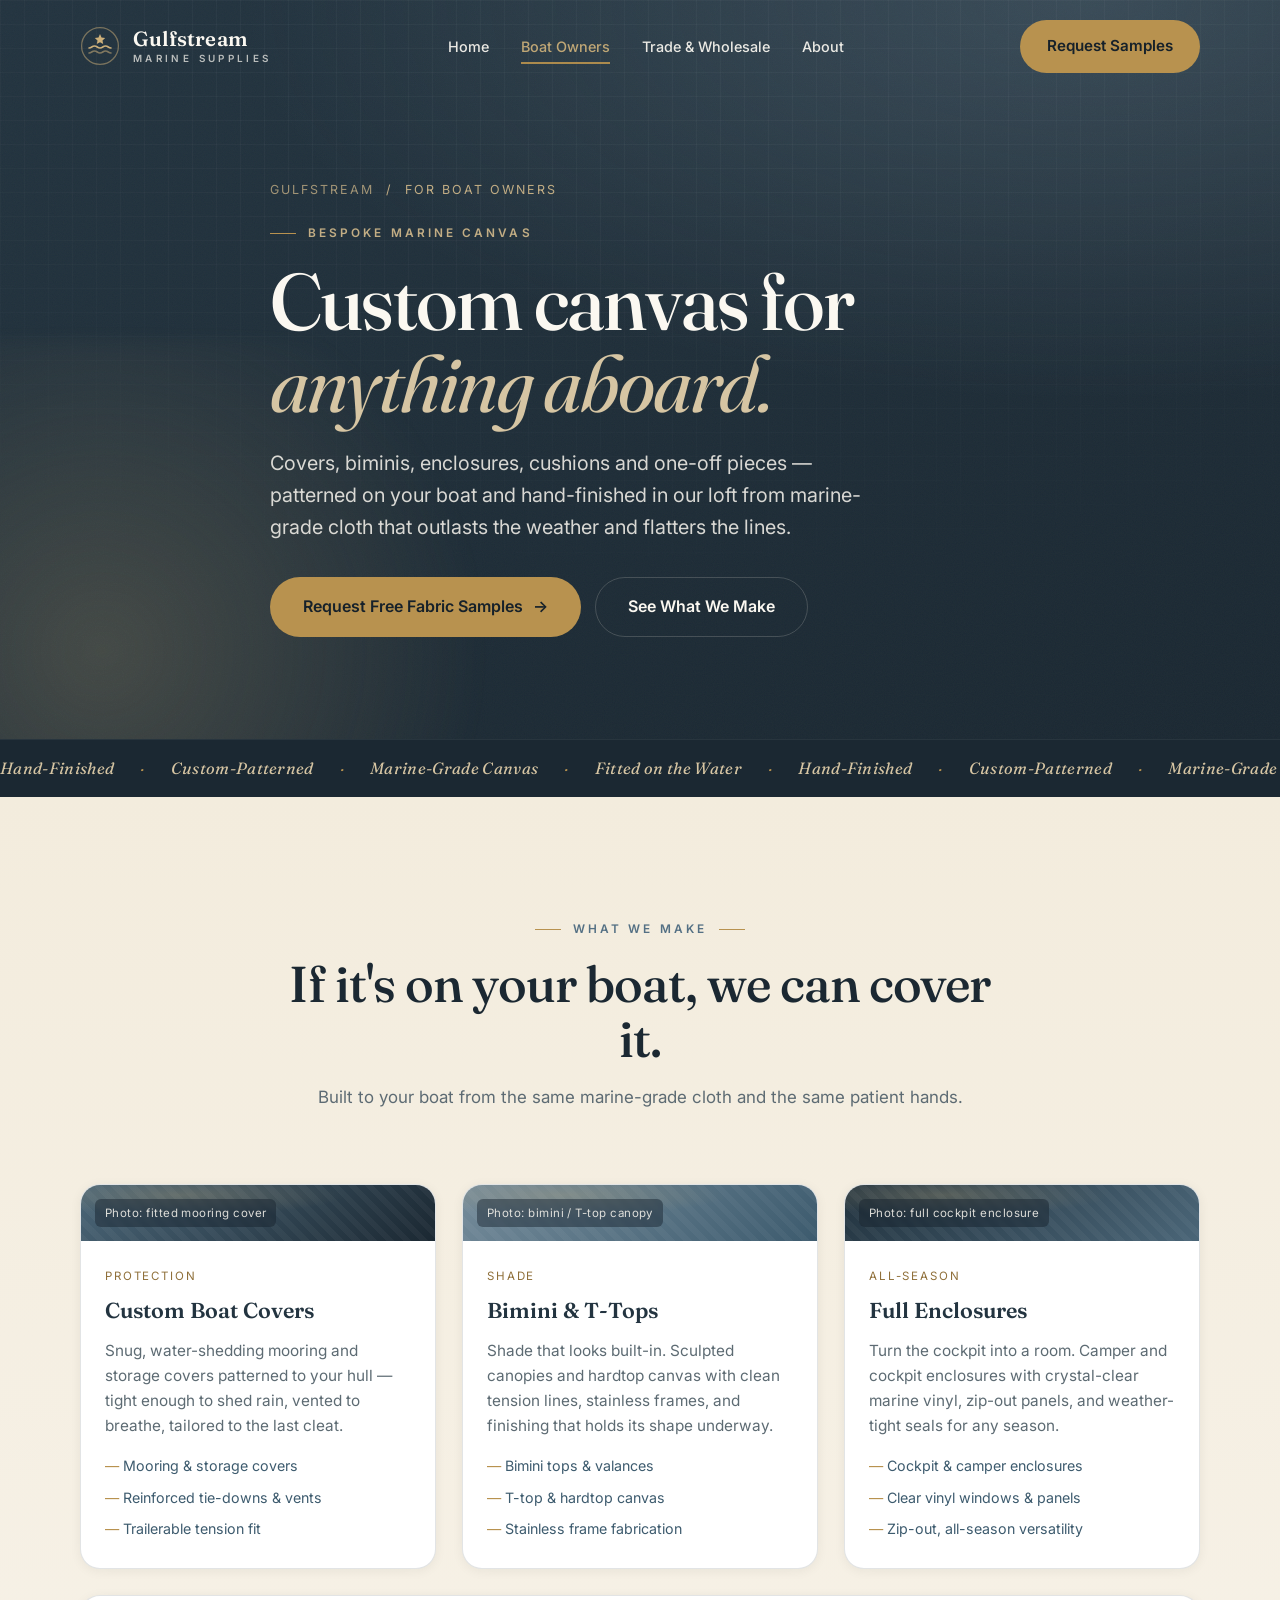
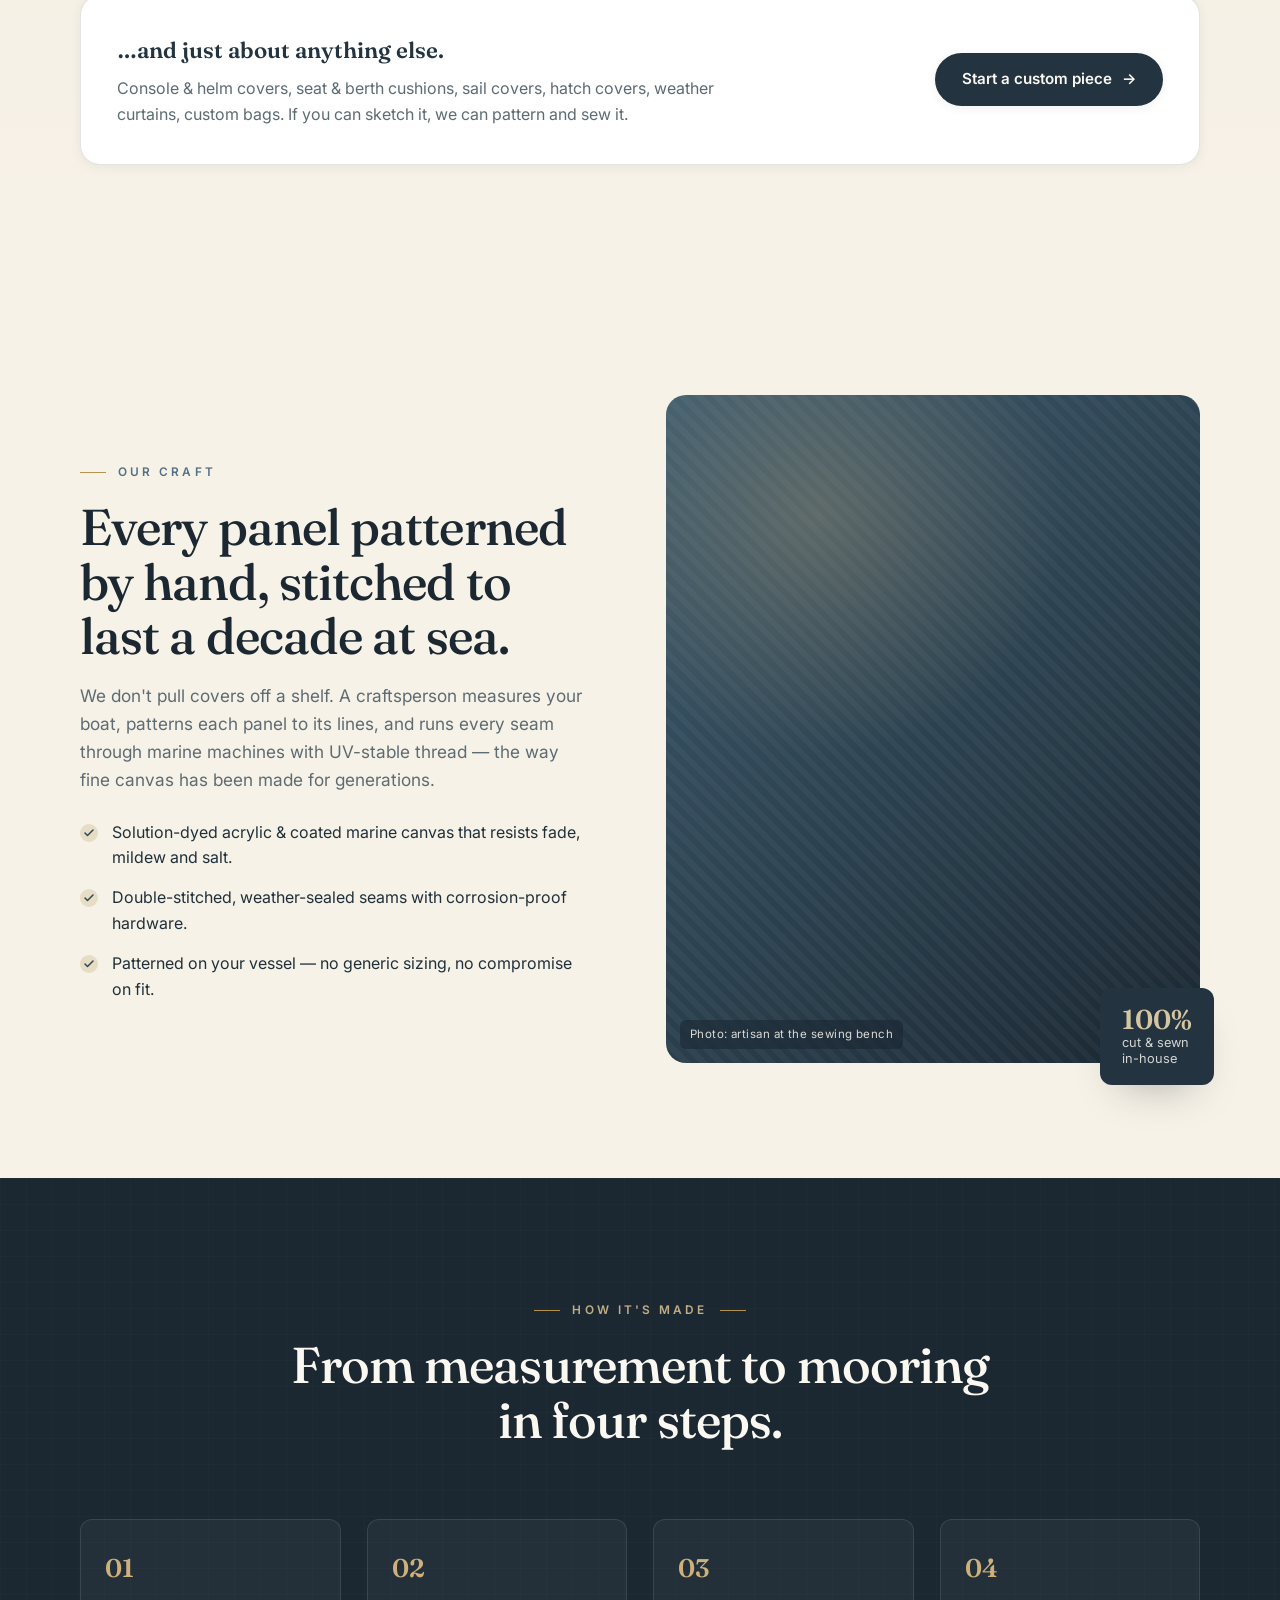
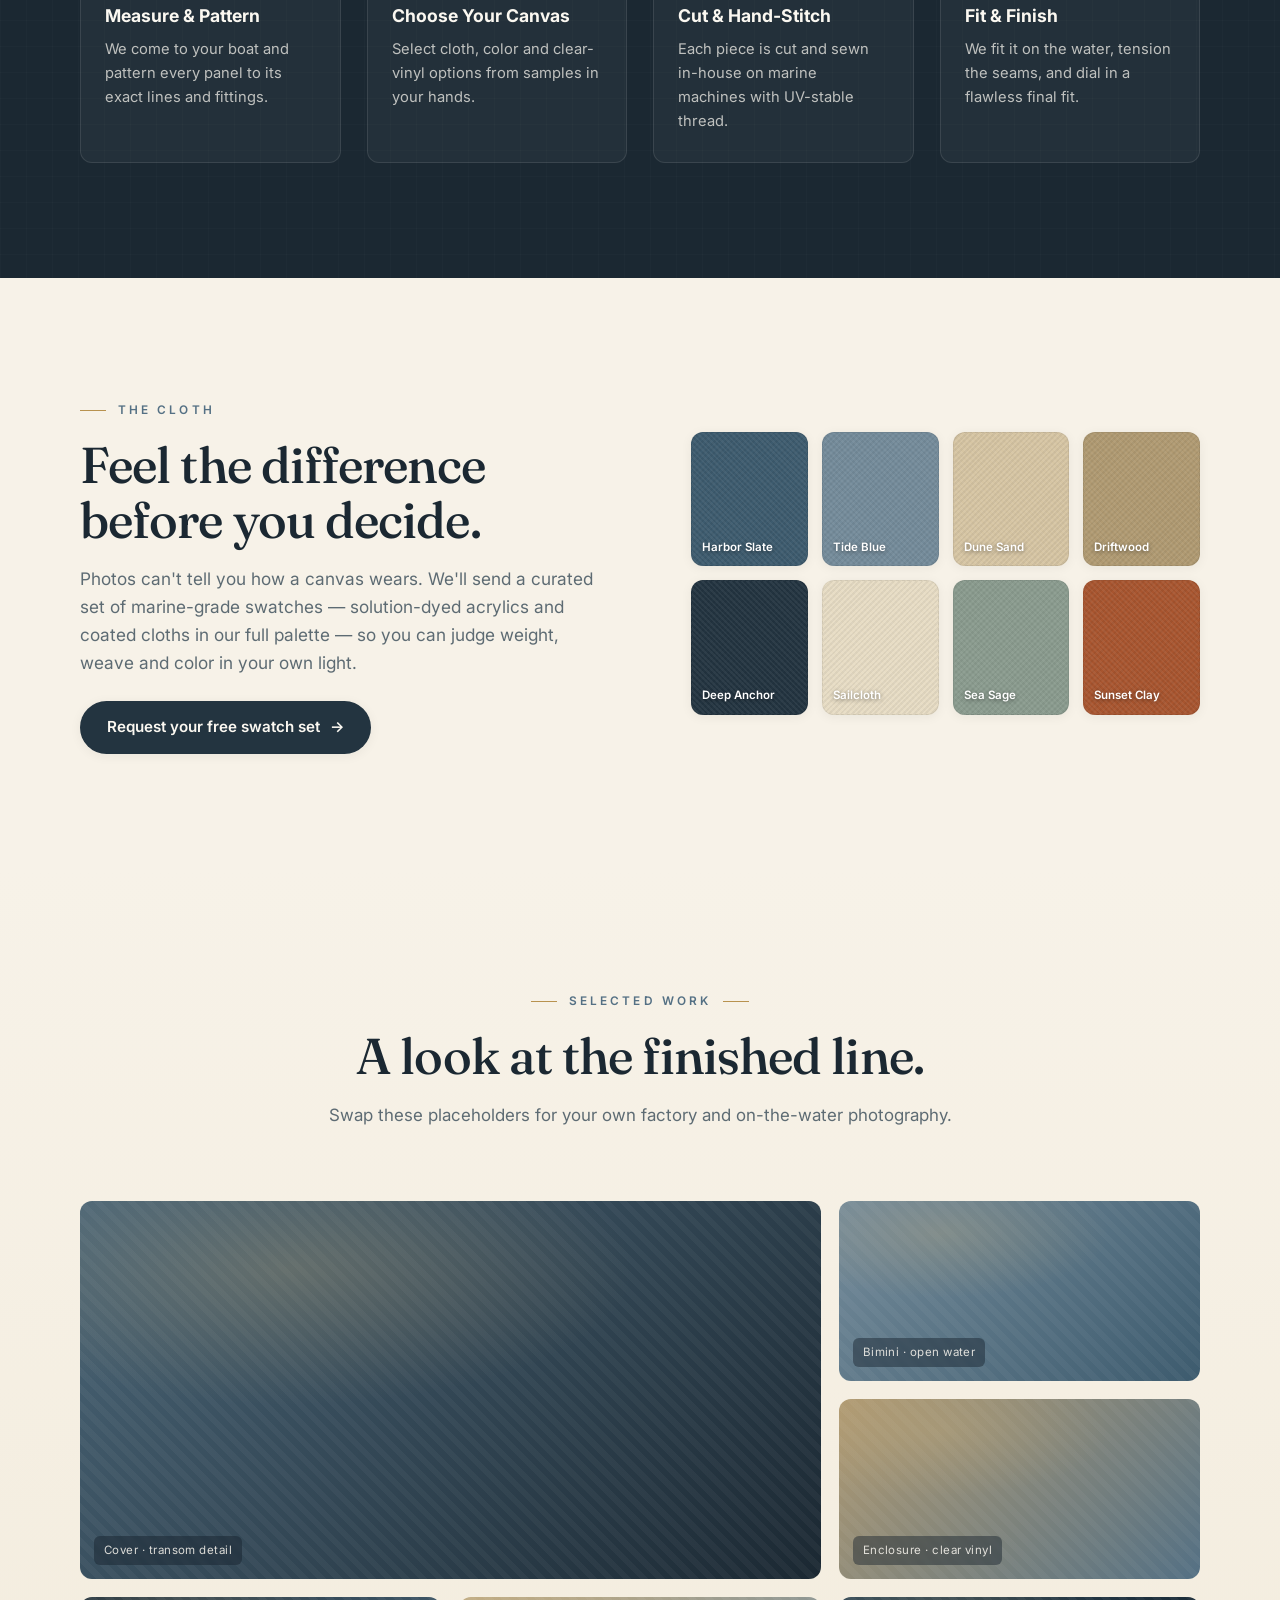
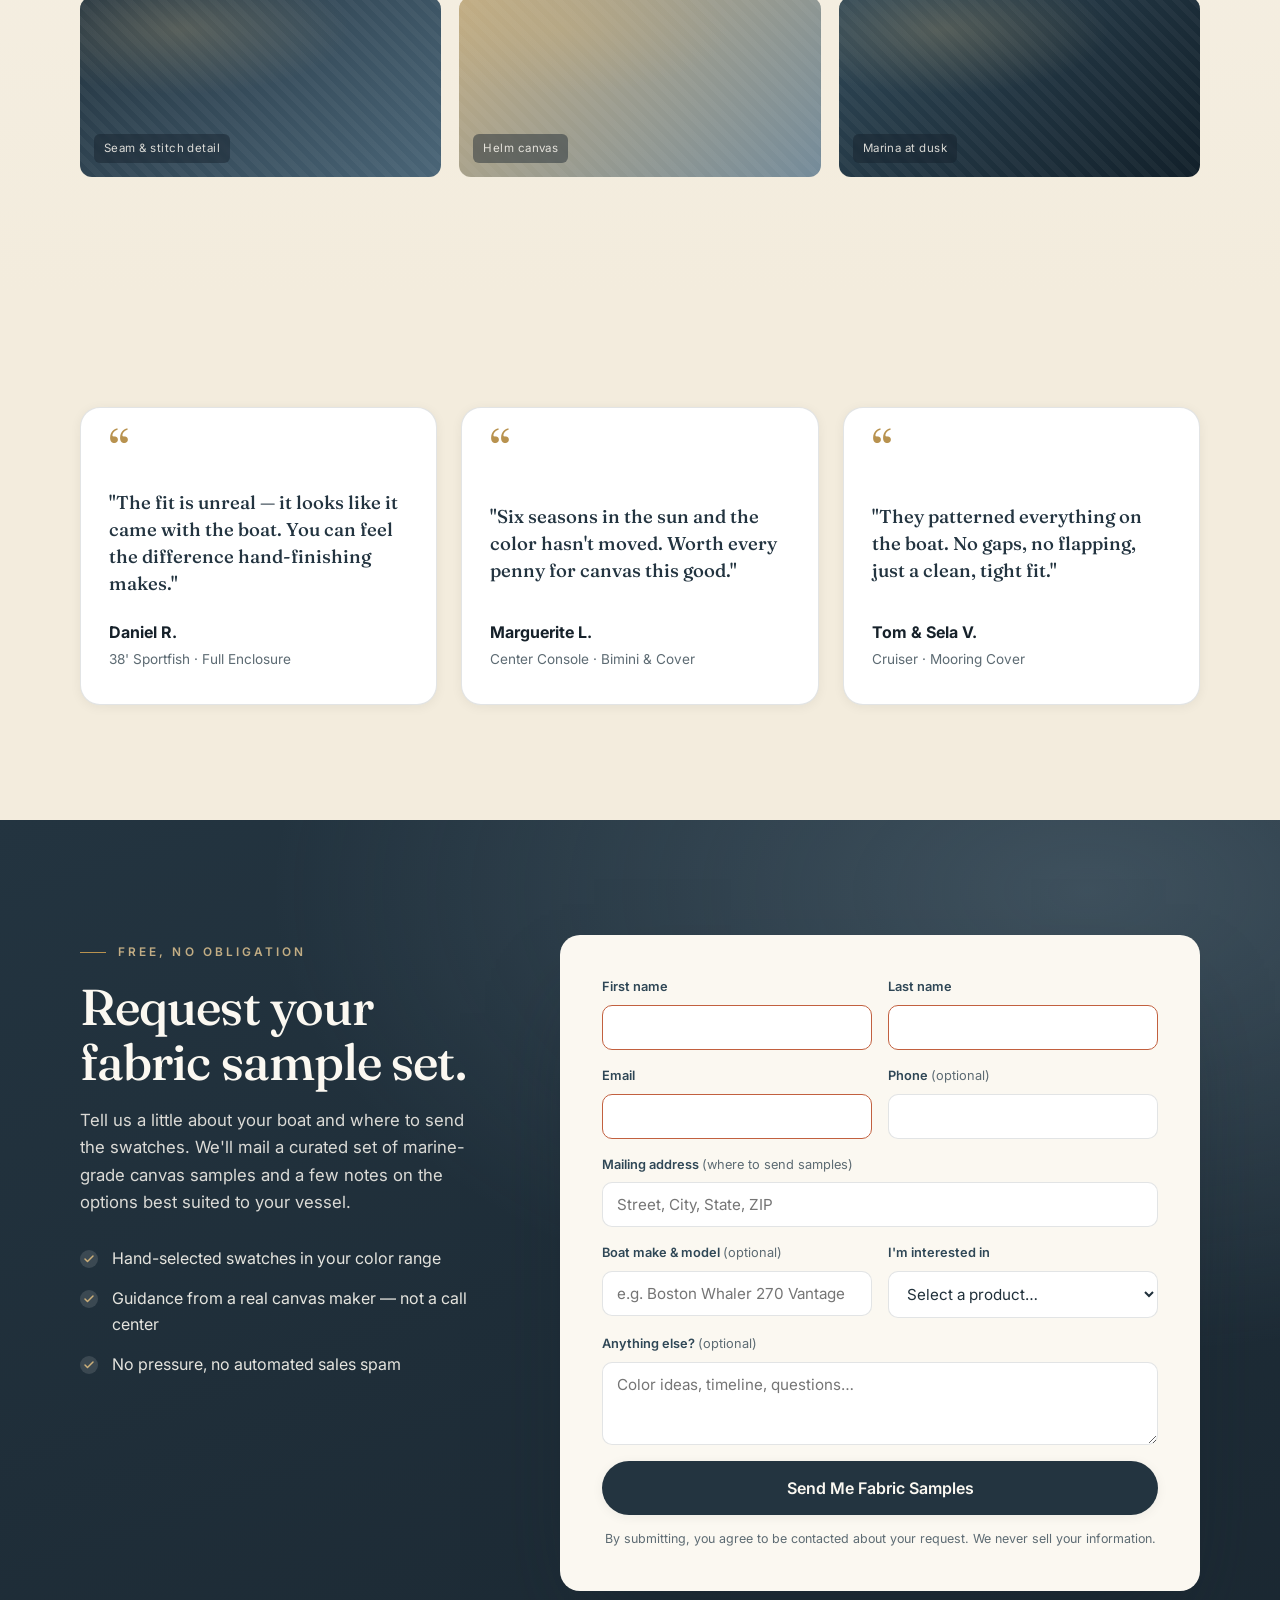
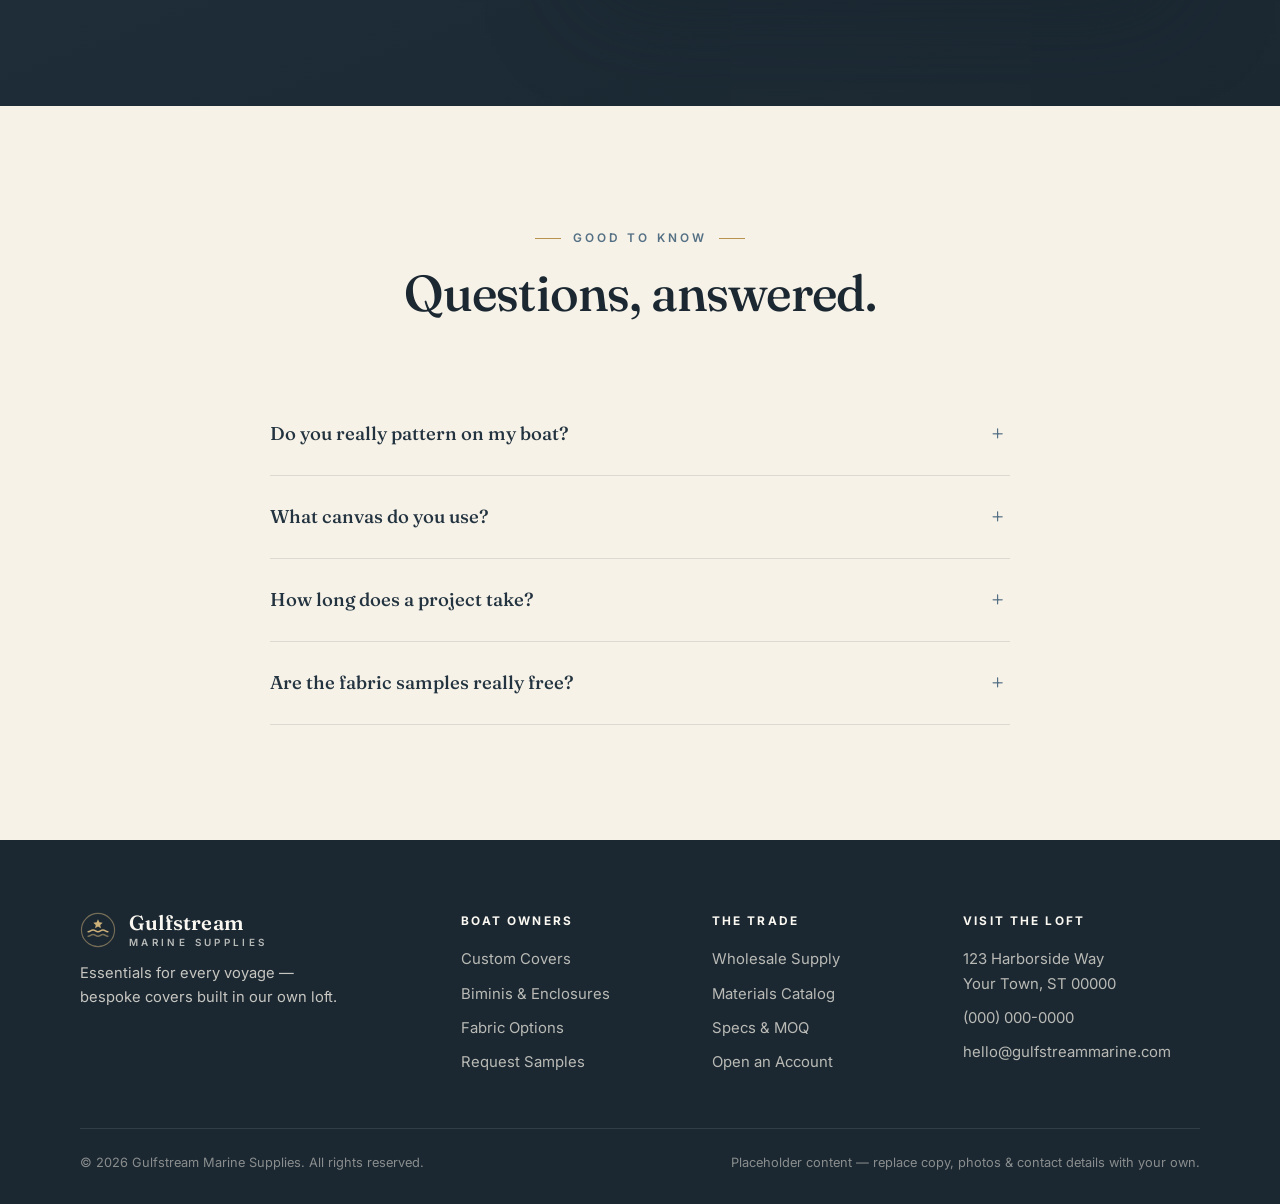
==== custom.html @ fe0d07c9 "Rebrand to Gulfstream Marine Supplies; split into 3-page B2B/B2C site - Rebrand: "Gulfstream Marine " ====
<!DOCTYPE html>
<html lang="en">
<head>
  <meta charset="UTF-8" />
  <meta name="viewport" content="width=device-width, initial-scale=1.0" />
  <title>Custom Boat Covers &amp; Canvas — Gulfstream Marine Supplies</title>
  <meta name="description" content="Bespoke marine canvas for boat owners — custom covers, biminis & T-tops, full enclosures and cushions, patterned to your hull and hand-finished. Request free fabric samples." />
  <meta name="theme-color" content="#1b2832" />
  <meta property="og:title" content="Custom Boat Covers & Canvas — Gulfstream Marine Supplies" />
  <meta property="og:description" content="Bespoke marine canvas for boat owners, patterned to your hull and hand-finished. Request free fabric samples." />
  <meta property="og:type" content="website" />
  <link rel="icon" href="data:image/svg+xml,%3Csvg xmlns='http://www.w3.org/2000/svg' viewBox='0 0 40 40'%3E%3Crect width='40' height='40' rx='9' fill='%231b2832'/%3E%3Cg fill='none' stroke='%23cdb07a' stroke-width='1.6' stroke-linecap='round'%3E%3Cpath d='M10 21c2.5 0 2.5-2 5-2s2.5 2 5 2 2.5-2 5-2 2.5 2 5 2'/%3E%3Cpath d='M10 26c2.5 0 2.5-2 5-2s2.5 2 5 2 2.5-2 5-2 2.5 2 5 2' opacity='.55'/%3E%3Cpath d='M20 9l1.4 3.2L24.8 13l-2.4 2.2.6 3.4-3-1.7-3 1.7.6-3.4L15.2 13l3.4-.8z'/%3E%3C/g%3E%3C/svg%3E" />
  <link rel="preconnect" href="https://fonts.googleapis.com" />
  <link rel="preconnect" href="https://fonts.gstatic.com" crossorigin />
  <link href="https://fonts.googleapis.com/css2?family=Fraunces:ital,opsz,wght@0,9..144,400;0,9..144,500;0,9..144,600;1,9..144,400&family=Inter:wght@400;500;600;700&display=swap" rel="stylesheet" />
  <link rel="stylesheet" href="styles.css" />
</head>
<body>

  <!-- ============ NAV ============ -->
  <header class="nav" id="nav">
    <div class="container nav__inner">
      <a href="index.html" class="brand" aria-label="Gulfstream Marine Supplies — home">
        <span class="brand__mark" aria-hidden="true">
          <svg viewBox="0 0 40 40" width="40" height="40" fill="none">
            <circle cx="20" cy="20" r="18.4" stroke="currentColor" stroke-width="1.3" opacity=".5"/>
            <g stroke="currentColor" stroke-width="1.6" stroke-linecap="round">
              <path d="M9 22c2.7 0 2.7-2 5.5-2s2.75 2 5.5 2 2.75-2 5.5-2 2.75 2 5.5 2"/>
              <path d="M9 27c2.7 0 2.7-2 5.5-2s2.75 2 5.5 2 2.75-2 5.5-2 2.75 2 5.5 2" opacity=".55"/>
            </g>
            <path d="M20 8l1.5 3.4 3.7.5-2.7 2.5.7 3.6-3.2-1.8-3.2 1.8.7-3.6-2.7-2.5 3.7-.5z" fill="currentColor"/>
          </svg>
        </span>
        <span class="brand__word"><span class="brand__name">Gulfstream</span><span class="brand__sub">Marine Supplies</span></span>
      </a>
      <nav class="nav__links" aria-label="Primary">
        <a href="index.html">Home</a>
        <a href="custom.html" class="is-active">Boat Owners</a>
        <a href="trade.html">Trade &amp; Wholesale</a>
        <a href="index.html#about">About</a>
      </nav>
      <a href="#samples" class="btn btn--brass nav__cta">Request Samples</a>
      <button class="nav__toggle" aria-label="Toggle menu" aria-expanded="false"><span></span><span></span><span></span></button>
    </div>
  </header>

  <!-- ============ PAGE HERO ============ -->
  <section class="page-hero" id="top">
    <div class="hero__grid-tex" aria-hidden="true"></div>
    <div class="hero__glow" aria-hidden="true"></div>
    <div class="container page-hero__inner">
      <p class="page-hero__crumb"><a href="index.html">Gulfstream</a> &nbsp;/&nbsp; For Boat Owners</p>
      <p class="eyebrow eyebrow--light">Bespoke marine canvas</p>
      <h1 class="h1">Custom canvas for<br /><span class="display-italic" style="color:var(--sand-300)">anything aboard.</span></h1>
      <p class="page-hero__lead">
        Covers, biminis, enclosures, cushions and one-off pieces — patterned on your
        boat and hand-finished in our loft from marine-grade cloth that outlasts the
        weather and flatters the lines.
      </p>
      <div class="page-hero__actions">
        <a href="#samples" class="btn btn--brass btn--lg">Request Free Fabric Samples <span class="btn__arrow">→</span></a>
        <a href="#products" class="btn btn--ghost btn--lg">See What We Make</a>
      </div>
    </div>
  </section>

  <!-- ============ MARQUEE ============ -->
  <div class="marquee" aria-hidden="true">
    <div class="marquee__track">
      <span>Hand-Finished</span><span aria-hidden="true">·</span>
      <span>Custom-Patterned</span><span aria-hidden="true">·</span>
      <span>Marine-Grade Canvas</span><span aria-hidden="true">·</span>
      <span>Fitted on the Water</span><span aria-hidden="true">·</span>
      <span>Hand-Finished</span><span aria-hidden="true">·</span>
      <span>Custom-Patterned</span><span aria-hidden="true">·</span>
      <span>Marine-Grade Canvas</span><span aria-hidden="true">·</span>
      <span>Fitted on the Water</span><span aria-hidden="true">·</span>
    </div>
  </div>

  <!-- ============ PRODUCTS ============ -->
  <section class="section" id="products" style="background:linear-gradient(180deg,var(--sand-100),var(--bg))">
    <div class="container">
      <div class="section-head reveal">
        <p class="eyebrow eyebrow--center">What we make</p>
        <h2 class="h2">If it's on your boat, we can cover it.</h2>
        <p class="section-head__sub">Built to your boat from the same marine-grade cloth and the same patient hands.</p>
      </div>
      <div class="cards">
        <article class="card reveal">
          <div class="card__media ph ph--a"><span class="ph__label">Photo: fitted mooring cover</span></div>
          <div class="card__body">
            <span class="card__kicker">Protection</span>
            <h3 class="card__title">Custom Boat Covers</h3>
            <p>Snug, water-shedding mooring and storage covers patterned to your hull — tight enough to shed rain, vented to breathe, tailored to the last cleat.</p>
            <ul class="card__list"><li>Mooring &amp; storage covers</li><li>Reinforced tie-downs &amp; vents</li><li>Trailerable tension fit</li></ul>
          </div>
        </article>
        <article class="card reveal" data-d="1">
          <div class="card__media ph ph--b"><span class="ph__label">Photo: bimini / T-top canopy</span></div>
          <div class="card__body">
            <span class="card__kicker">Shade</span>
            <h3 class="card__title">Bimini &amp; T-Tops</h3>
            <p>Shade that looks built-in. Sculpted canopies and hardtop canvas with clean tension lines, stainless frames, and finishing that holds its shape underway.</p>
            <ul class="card__list"><li>Bimini tops &amp; valances</li><li>T-top &amp; hardtop canvas</li><li>Stainless frame fabrication</li></ul>
          </div>
        </article>
        <article class="card reveal" data-d="2">
          <div class="card__media ph ph--d"><span class="ph__label">Photo: full cockpit enclosure</span></div>
          <div class="card__body">
            <span class="card__kicker">All-season</span>
            <h3 class="card__title">Full Enclosures</h3>
            <p>Turn the cockpit into a room. Camper and cockpit enclosures with crystal-clear marine vinyl, zip-out panels, and weather-tight seals for any season.</p>
            <ul class="card__list"><li>Cockpit &amp; camper enclosures</li><li>Clear vinyl windows &amp; panels</li><li>Zip-out, all-season versatility</li></ul>
          </div>
        </article>
      </div>

      <!-- "anything else" strip -->
      <div class="reveal" style="margin-top:26px;background:#fff;border:1px solid var(--line);border-radius:var(--radius-lg);padding:clamp(24px,3vw,36px);display:flex;flex-wrap:wrap;align-items:center;justify-content:space-between;gap:20px;box-shadow:var(--shadow-sm)">
        <div style="max-width:640px">
          <h3 class="h3" style="margin-bottom:8px">…and just about anything else.</h3>
          <p style="color:var(--muted)">Console &amp; helm covers, seat &amp; berth cushions, sail covers, hatch covers, weather curtains, custom bags. If you can sketch it, we can pattern and sew it.</p>
        </div>
        <a href="#samples" class="btn btn--solid">Start a custom piece <span class="btn__arrow">→</span></a>
      </div>
    </div>
  </section>

  <!-- ============ CRAFT ============ -->
  <section class="section" style="background:var(--bg)">
    <div class="container">
      <div class="feature__grid rev">
        <div class="reveal">
          <p class="eyebrow">Our craft</p>
          <h2 class="h2">Every panel patterned by hand, stitched to last a decade at sea.</h2>
          <p class="lead-muted">
            We don't pull covers off a shelf. A craftsperson measures your boat,
            patterns each panel to its lines, and runs every seam through marine
            machines with UV-stable thread — the way fine canvas has been made for
            generations.
          </p>
          <ul class="ticklist">
            <li>Solution-dyed acrylic &amp; coated marine canvas that resists fade, mildew and salt.</li>
            <li>Double-stitched, weather-sealed seams with corrosion-proof hardware.</li>
            <li>Patterned on your vessel — no generic sizing, no compromise on fit.</li>
          </ul>
        </div>
        <div class="feature__media reveal" data-d="1">
          <div class="ph ph--portrait"><span class="ph__label">Photo: artisan at the sewing bench</span></div>
          <div class="feature__badge"><b>100%</b><span>cut &amp; sewn<br />in-house</span></div>
        </div>
      </div>
    </div>
  </section>

  <!-- ============ PROCESS ============ -->
  <section class="section band-dark">
    <div class="container">
      <div class="section-head section-head--light reveal">
        <p class="eyebrow eyebrow--light eyebrow--center">How it's made</p>
        <h2 class="h2 h2--light">From measurement to mooring in four steps.</h2>
      </div>
      <ol class="steps">
        <li class="step reveal"><span class="step__num">01</span><h3>Measure &amp; Pattern</h3><p>We come to your boat and pattern every panel to its exact lines and fittings.</p></li>
        <li class="step reveal" data-d="1"><span class="step__num">02</span><h3>Choose Your Canvas</h3><p>Select cloth, color and clear-vinyl options from samples in your hands.</p></li>
        <li class="step reveal" data-d="2"><span class="step__num">03</span><h3>Cut &amp; Hand-Stitch</h3><p>Each piece is cut and sewn in-house on marine machines with UV-stable thread.</p></li>
        <li class="step reveal" data-d="3"><span class="step__num">04</span><h3>Fit &amp; Finish</h3><p>We fit it on the water, tension the seams, and dial in a flawless final fit.</p></li>
      </ol>
    </div>
  </section>

  <!-- ============ FABRICS ============ -->
  <section class="section" id="fabrics" style="background:var(--bg)">
    <div class="container">
      <div class="feature__grid">
        <div class="reveal">
          <p class="eyebrow">The cloth</p>
          <h2 class="h2">Feel the difference before you decide.</h2>
          <p class="lead-muted">
            Photos can't tell you how a canvas wears. We'll send a curated set of
            marine-grade swatches — solution-dyed acrylics and coated cloths in our
            full palette — so you can judge weight, weave and color in your own light.
          </p>
          <a href="#samples" class="btn btn--solid" style="margin-top:24px">Request your free swatch set <span class="btn__arrow">→</span></a>
        </div>
        <div class="swatches reveal" data-d="1" aria-hidden="true">
          <div class="swatch" style="--s:#3d5b6e"><span>Harbor Slate</span></div>
          <div class="swatch" style="--s:#748b9a"><span>Tide Blue</span></div>
          <div class="swatch" style="--s:#d6c5a3"><span>Dune Sand</span></div>
          <div class="swatch" style="--s:#b09a72"><span>Driftwood</span></div>
          <div class="swatch" style="--s:#233440"><span>Deep Anchor</span></div>
          <div class="swatch" style="--s:#e7dcc4"><span>Sailcloth</span></div>
          <div class="swatch" style="--s:#8a9b8e"><span>Sea Sage</span></div>
          <div class="swatch" style="--s:#a8552f"><span>Sunset Clay</span></div>
        </div>
      </div>
    </div>
  </section>

  <!-- ============ GALLERY ============ -->
  <section class="section" style="background:linear-gradient(180deg,var(--bg),var(--sand-100))">
    <div class="container">
      <div class="section-head reveal">
        <p class="eyebrow eyebrow--center">Selected work</p>
        <h2 class="h2">A look at the finished line.</h2>
        <p class="section-head__sub">Swap these placeholders for your own factory and on-the-water photography.</p>
      </div>
      <div class="gallery__grid">
        <div class="ph ph--a g-a reveal"><span class="ph__label">Cover · transom detail</span></div>
        <div class="ph ph--b g-b reveal"><span class="ph__label">Bimini · open water</span></div>
        <div class="ph ph--c g-c reveal"><span class="ph__label">Enclosure · clear vinyl</span></div>
        <div class="ph ph--d g-d reveal"><span class="ph__label">Seam &amp; stitch detail</span></div>
        <div class="ph ph--e g-e reveal"><span class="ph__label">Helm canvas</span></div>
        <div class="ph ph--f g-f reveal"><span class="ph__label">Marina at dusk</span></div>
      </div>
    </div>
  </section>

  <!-- ============ TESTIMONIALS ============ -->
  <section class="section" style="background:var(--sand-100)">
    <div class="container">
      <div class="quotes__grid">
        <figure class="quote reveal"><blockquote>"The fit is unreal — it looks like it came with the boat. You can feel the difference hand-finishing makes."</blockquote><figcaption><strong>Daniel R.</strong><span>38' Sportfish · Full Enclosure</span></figcaption></figure>
        <figure class="quote reveal" data-d="1"><blockquote>"Six seasons in the sun and the color hasn't moved. Worth every penny for canvas this good."</blockquote><figcaption><strong>Marguerite L.</strong><span>Center Console · Bimini &amp; Cover</span></figcaption></figure>
        <figure class="quote reveal" data-d="2"><blockquote>"They patterned everything on the boat. No gaps, no flapping, just a clean, tight fit."</blockquote><figcaption><strong>Tom &amp; Sela V.</strong><span>Cruiser · Mooring Cover</span></figcaption></figure>
      </div>
    </div>
  </section>

  <!-- ============ LEAD FORM ============ -->
  <section class="formband section" id="samples">
    <div class="container formband__grid">
      <div class="reveal">
        <p class="eyebrow eyebrow--light">Free, no obligation</p>
        <h2 class="h2 h2--light">Request your fabric sample set.</h2>
        <p class="formband__lead">
          Tell us a little about your boat and where to send the swatches. We'll mail
          a curated set of marine-grade canvas samples and a few notes on the options
          best suited to your vessel.
        </p>
        <ul class="ticklist ticklist--light">
          <li>Hand-selected swatches in your color range</li>
          <li>Guidance from a real canvas maker — not a call center</li>
          <li>No pressure, no automated sales spam</li>
        </ul>
      </div>

      <form class="form reveal" data-d="1" id="sampleForm" novalidate>
        <div class="form__row">
          <label class="field"><span>First name</span><input type="text" name="firstName" autocomplete="given-name" required /></label>
          <label class="field"><span>Last name</span><input type="text" name="lastName" autocomplete="family-name" required /></label>
        </div>
        <div class="form__row">
          <label class="field"><span>Email</span><input type="email" name="email" autocomplete="email" required /></label>
          <label class="field"><span>Phone <em>(optional)</em></span><input type="tel" name="phone" autocomplete="tel" /></label>
        </div>
        <label class="field"><span>Mailing address <em>(where to send samples)</em></span><input type="text" name="address" autocomplete="street-address" placeholder="Street, City, State, ZIP" required /></label>
        <div class="form__row">
          <label class="field"><span>Boat make &amp; model <em>(optional)</em></span><input type="text" name="boat" placeholder="e.g. Boston Whaler 270 Vantage" /></label>
          <label class="field"><span>I'm interested in</span>
            <select name="product" required>
              <option value="" disabled selected>Select a product…</option>
              <option>Custom boat cover</option>
              <option>Bimini / T-top</option>
              <option>Full enclosure</option>
              <option>Cushions / upholstery</option>
              <option>Something else</option>
              <option>More than one / not sure</option>
            </select>
          </label>
        </div>
        <label class="field"><span>Anything else? <em>(optional)</em></span><textarea name="notes" rows="3" placeholder="Color ideas, timeline, questions…"></textarea></label>
        <button type="submit" class="btn btn--solid btn--lg btn--block">Send Me Fabric Samples</button>
        <p class="form__fineprint">By submitting, you agree to be contacted about your request. We never sell your information.</p>
        <div class="form__success" id="formSuccess" hidden>
          <strong>Thank you — your request is in.</strong>
          <p>We'll review your boat details and get your sample set in the mail. Keep an eye on your inbox for a confirmation.</p>
        </div>
      </form>
    </div>
  </section>

  <!-- ============ FAQ ============ -->
  <section class="section" style="background:var(--bg)">
    <div class="container faq__inner">
      <div class="section-head reveal"><p class="eyebrow eyebrow--center">Good to know</p><h2 class="h2">Questions, answered.</h2></div>
      <div class="accordion reveal">
        <details><summary>Do you really pattern on my boat?</summary><p>Yes. For the best fit we pattern panels directly on your vessel. For some standard covers we can also work from detailed measurements you provide.</p></details>
        <details><summary>What canvas do you use?</summary><p>Marine-grade, solution-dyed acrylics and coated cloths chosen for UV, mildew and salt resistance — sewn with UV-stable thread and corrosion-proof hardware.</p></details>
        <details><summary>How long does a project take?</summary><p>It depends on the piece and season, but most custom covers and biminis run a few weeks from approved pattern to final fit. We'll give you a clear timeline up front.</p></details>
        <details><summary>Are the fabric samples really free?</summary><p>Completely. Request a set above and we'll mail curated swatches with no cost and no obligation.</p></details>
      </div>
    </div>
  </section>

  <!-- ============ FOOTER ============ -->
  <footer class="footer">
    <div class="container">
      <div class="footer__grid">
        <div class="footer__brand">
          <a href="index.html" class="brand">
            <span class="brand__mark" aria-hidden="true">
              <svg viewBox="0 0 40 40" width="36" height="36" fill="none">
                <circle cx="20" cy="20" r="18.4" stroke="currentColor" stroke-width="1.3" opacity=".5"/>
                <g stroke="currentColor" stroke-width="1.6" stroke-linecap="round"><path d="M9 22c2.7 0 2.7-2 5.5-2s2.75 2 5.5 2 2.75-2 5.5-2 2.75 2 5.5 2"/><path d="M9 27c2.7 0 2.7-2 5.5-2s2.75 2 5.5 2 2.75-2 5.5-2 2.75 2 5.5 2" opacity=".55"/></g>
                <path d="M20 8l1.5 3.4 3.7.5-2.7 2.5.7 3.6-3.2-1.8-3.2 1.8.7-3.6-2.7-2.5 3.7-.5z" fill="currentColor"/>
              </svg>
            </span>
            <span class="brand__word"><span class="brand__name">Gulfstream</span><span class="brand__sub">Marine Supplies</span></span>
          </a>
          <p>Essentials for every voyage — bespoke covers built in our own loft.</p>
        </div>
        <div class="footer__col"><h4>Boat Owners</h4><a href="custom.html#products">Custom Covers</a><a href="custom.html#products">Biminis &amp; Enclosures</a><a href="custom.html#fabrics">Fabric Options</a><a href="custom.html#samples">Request Samples</a></div>
        <div class="footer__col"><h4>The Trade</h4><a href="trade.html">Wholesale Supply</a><a href="trade.html#catalog">Materials Catalog</a><a href="trade.html#specs">Specs &amp; MOQ</a><a href="trade.html#trade-account">Open an Account</a></div>
        <div class="footer__col footer__cta"><h4>Visit the loft</h4><p>123 Harborside Way<br />Your Town, ST 00000</p><a href="tel:+10000000000">(000) 000-0000</a><a href="mailto:hello@gulfstreammarine.com">hello@gulfstreammarine.com</a></div>
      </div>
      <div class="footer__base">
        <span>© <span id="year"></span> Gulfstream Marine Supplies. All rights reserved.</span>
        <span>Placeholder content — replace copy, photos &amp; contact details with your own.</span>
      </div>
    </div>
  </footer>

  <script src="script.js"></script>
</body>
</html>
---- styles.css ----
/* =========================================================
   GULFSTREAM MARINE SUPPLIES — brand design system
   "Essentials for Every Voyage"
   Palette: slate blue & sand · brass accent · warm paper
   ========================================================= */

:root {
  /* ----- Ink & slate ----- */
  --ink: #16212a;
  --slate-900: #1b2832;
  --slate-800: #233440;
  --slate-700: #2f4756;
  --slate-600: #3d5b6e;
  --slate-500: #547084;
  --slate-400: #748b9a;
  --slate-300: #9aabb6;

  /* ----- Sand & paper ----- */
  --paper: #f7f2e8;        /* warm off-white base */
  --paper-2: #efe7d6;      /* deeper paper */
  --sand-100: #f3ecdd;
  --sand-200: #e7dcc4;
  --sand-300: #d6c5a3;
  --sand-400: #c2ad84;
  --driftwood: #b09a72;

  /* ----- Accent ----- */
  --brass: #b8924f;
  --brass-soft: #cdb07a;
  --brass-deep: #8f6f39;

  /* ----- Functional ----- */
  --bg: var(--paper);
  --text: #20303a;
  --muted: #5d6b73;
  --muted-light: rgba(247, 242, 232, 0.72);
  --line: rgba(22, 33, 42, 0.12);
  --line-light: rgba(247, 242, 232, 0.18);
  --cream: #fbf8f1;

  --shadow-sm: 0 2px 12px rgba(22, 33, 42, 0.06);
  --shadow-md: 0 20px 44px -22px rgba(22, 33, 42, 0.38);
  --shadow-lg: 0 44px 90px -34px rgba(22, 33, 42, 0.5);

  --radius: 12px;
  --radius-lg: 20px;
  --maxw: 1200px;
  --gutter: clamp(20px, 4vw, 40px);

  --font-display: "Fraunces", Georgia, "Times New Roman", serif;
  --font-sans: "Inter", system-ui, -apple-system, "Segoe UI", Roboto, sans-serif;

  --ease: cubic-bezier(0.22, 0.61, 0.36, 1);
}

* { box-sizing: border-box; margin: 0; padding: 0; }
html { scroll-behavior: smooth; -webkit-text-size-adjust: 100%; }

body {
  font-family: var(--font-sans);
  color: var(--text);
  background: var(--bg);
  line-height: 1.62;
  -webkit-font-smoothing: antialiased;
  overflow-x: hidden;
  position: relative;
}

/* Subtle film grain — premium texture, very low opacity */
body::after {
  content: "";
  position: fixed; inset: 0; z-index: 1; pointer-events: none;
  opacity: 0.035;
  background-image: url("data:image/svg+xml,%3Csvg xmlns='http://www.w3.org/2000/svg' width='120' height='120'%3E%3Cfilter id='n'%3E%3CfeTurbulence type='fractalNoise' baseFrequency='0.9' numOctaves='3'/%3E%3C/filter%3E%3Crect width='100%25' height='100%25' filter='url(%23n)'/%3E%3C/svg%3E");
}

img { max-width: 100%; display: block; }
a { color: inherit; }

.container { width: 100%; max-width: var(--maxw); margin: 0 auto; padding: 0 var(--gutter); }
.section { padding: clamp(68px, 9vw, 140px) 0; position: relative; z-index: 2; }
.section--tight { padding: clamp(48px, 6vw, 90px) 0; }

/* =========================================================
   Typography
   ========================================================= */
.h1 {
  font-family: var(--font-display);
  font-weight: 500;
  font-size: clamp(2.6rem, 6.5vw, 5rem);
  line-height: 1.02;
  letter-spacing: -0.022em;
}
.h2 {
  font-family: var(--font-display);
  font-weight: 500;
  font-size: clamp(1.95rem, 4vw, 3.15rem);
  line-height: 1.08;
  letter-spacing: -0.018em;
  color: var(--slate-900);
}
.h2--light { color: var(--cream); }
.h3 { font-family: var(--font-display); font-weight: 600; font-size: 1.4rem; color: var(--slate-800); }

.display-italic { font-style: italic; font-weight: 400; }

.eyebrow {
  display: inline-flex; align-items: center; gap: 12px;
  font-size: 0.74rem; font-weight: 600;
  letter-spacing: 0.26em; text-transform: uppercase;
  color: var(--slate-500);
  margin-bottom: 18px;
}
.eyebrow::before {
  content: ""; width: 26px; height: 1px; background: var(--brass);
  display: inline-block;
}
.eyebrow--light { color: var(--sand-400); }
.eyebrow--center { justify-content: center; }
.eyebrow--center::after {
  content: ""; width: 26px; height: 1px; background: var(--brass); display: inline-block;
}

.lead-muted { color: var(--muted); font-size: 1.08rem; margin-top: 18px; max-width: 52ch; }

.section-head { max-width: 720px; margin: 0 auto clamp(44px, 6vw, 72px); text-align: center; }
.section-head__sub { color: var(--muted); margin-top: 18px; font-size: 1.06rem; }
.section-head--light .h2 { color: var(--cream); }
.section-head--light .section-head__sub { color: var(--muted-light); }

/* =========================================================
   Brand lockup (logo)
   ========================================================= */
.brand { display: inline-flex; align-items: center; gap: 13px; text-decoration: none; color: var(--cream); }
.brand__mark { display: inline-flex; flex: none; color: var(--brass-soft); }
.brand__word { display: flex; flex-direction: column; line-height: 1; }
.brand__name {
  font-family: var(--font-display); font-weight: 600; font-size: 1.28rem;
  letter-spacing: 0.01em;
}
.brand__sub {
  font-size: 0.62rem; font-weight: 600; letter-spacing: 0.34em;
  text-transform: uppercase; margin-top: 5px; opacity: 0.7;
}
.nav.scrolled .brand { color: var(--slate-900); }
.nav.scrolled .brand__mark { color: var(--brass); }

/* =========================================================
   Navigation (multi-page)
   ========================================================= */
.nav {
  position: fixed; inset: 0 0 auto 0; z-index: 50;
  padding: 20px 0; transition: background .35s var(--ease), box-shadow .35s var(--ease), padding .35s var(--ease);
}
.nav.scrolled {
  background: rgba(247, 242, 232, 0.85);
  backdrop-filter: saturate(150%) blur(14px);
  box-shadow: 0 1px 0 var(--line);
  padding: 11px 0;
}
.nav__inner { display: flex; align-items: center; justify-content: space-between; gap: 22px; }
.nav__links { display: flex; gap: 32px; }
.nav__links a {
  position: relative; color: var(--cream); text-decoration: none;
  font-size: 0.9rem; font-weight: 500; opacity: 0.92; padding: 4px 0;
  transition: opacity .2s, color .2s;
}
.nav__links a::after {
  content: ""; position: absolute; left: 0; bottom: -2px; height: 1.5px; width: 0;
  background: var(--brass); transition: width .3s var(--ease);
}
.nav__links a:hover::after, .nav__links a.is-active::after { width: 100%; }
.nav.scrolled .nav__links a { color: var(--slate-700); }
.nav__links a.is-active { color: var(--brass-soft); }
.nav.scrolled .nav__links a.is-active { color: var(--brass-deep); }

.nav__cta { padding: 11px 22px; font-size: 0.86rem; }
.nav__toggle { display: none; flex-direction: column; gap: 5px; background: none; border: 0; cursor: pointer; padding: 6px; }
.nav__toggle span { width: 24px; height: 2px; background: var(--cream); border-radius: 2px; transition: .3s; }
.nav.scrolled .nav__toggle span { background: var(--slate-900); }

/* =========================================================
   Buttons
   ========================================================= */
.btn {
  display: inline-flex; align-items: center; justify-content: center; gap: 10px;
  font-family: var(--font-sans); font-weight: 600; font-size: 0.95rem;
  padding: 13px 26px; border-radius: 999px; border: 1.5px solid transparent;
  cursor: pointer; text-decoration: none; white-space: nowrap;
  transition: transform .25s var(--ease), background .25s, color .25s, box-shadow .25s, border-color .25s;
}
.btn__arrow { transition: transform .25s var(--ease); }
.btn:hover .btn__arrow { transform: translateX(4px); }
.btn--solid { background: var(--slate-800); color: var(--cream); box-shadow: var(--shadow-sm); }
.btn--solid:hover { background: var(--slate-900); transform: translateY(-2px); box-shadow: var(--shadow-md); }
.btn--brass { background: var(--brass); color: var(--ink); }
.btn--brass:hover { background: var(--brass-soft); transform: translateY(-2px); box-shadow: var(--shadow-md); }
.btn--ghost { background: transparent; color: var(--cream); border-color: var(--line-light); }
.btn--ghost:hover { border-color: var(--cream); background: rgba(251,248,241,0.08); transform: translateY(-2px); }
.btn--ghost-dark { background: transparent; color: var(--slate-800); border-color: var(--line); }
.btn--ghost-dark:hover { border-color: var(--slate-700); transform: translateY(-2px); }
.btn--lg { padding: 16px 32px; font-size: 1rem; }
.btn--block { width: 100%; }

/* text link with animated underline */
.tlink {
  display: inline-flex; align-items: center; gap: 8px; text-decoration: none;
  font-weight: 600; color: var(--slate-800); position: relative; padding-bottom: 3px;
}
.tlink::after { content: ""; position: absolute; left: 0; bottom: 0; height: 1.5px; width: 100%; background: var(--brass); transform: scaleX(.0); transform-origin: left; transition: transform .3s var(--ease); }
.tlink:hover::after { transform: scaleX(1); }
.tlink:hover .btn__arrow { transform: translateX(4px); }
.tlink--light { color: var(--cream); }

/* =========================================================
   Gulfstream current divider (brand motif)
   ========================================================= */
.stream {
  display: block; width: 100%; max-width: 200px; margin: 0 auto;
  color: var(--brass); opacity: .8;
}
.stream--head { margin: 0 auto 26px; }

/* =========================================================
   Hero (home)
   ========================================================= */
.hero {
  position: relative; min-height: 100svh; display: flex; align-items: center;
  color: var(--cream); overflow: hidden;
  background:
    radial-gradient(115% 85% at 78% 8%, rgba(116,139,154,0.32), transparent 58%),
    linear-gradient(158deg, var(--slate-800) 0%, var(--slate-900) 52%, #12202a 100%);
}
.hero__grid-tex {
  position: absolute; inset: 0; z-index: 0;
  background-image:
    linear-gradient(rgba(255,255,255,0.03) 1px, transparent 1px),
    linear-gradient(90deg, rgba(255,255,255,0.03) 1px, transparent 1px);
  background-size: 24px 24px;
  mask-image: radial-gradient(120% 100% at 50% 0%, #000 28%, transparent 86%);
}
.hero__glow { position: absolute; left: -10%; bottom: -6%; width: 60%; height: 60%; z-index: 0;
  background: radial-gradient(circle at 30% 70%, rgba(203,176,122,0.22), transparent 62%); filter: blur(8px); }
.hero__inner { position: relative; z-index: 2; padding: 120px 0 96px; max-width: 900px; }
.hero__title .accent { color: var(--sand-300); font-style: italic; font-weight: 400; }
.hero__lead { margin-top: 26px; font-size: clamp(1.05rem, 1.7vw, 1.28rem); max-width: 600px; color: rgba(251,248,241,0.84); }
.hero__actions { margin-top: 38px; display: flex; flex-wrap: wrap; gap: 14px; }
.hero__est {
  position: absolute; right: var(--gutter); top: 50%; transform: translateY(-50%) rotate(90deg);
  transform-origin: right center; z-index: 2;
  font-size: 0.7rem; letter-spacing: 0.3em; text-transform: uppercase; color: rgba(251,248,241,0.42);
}
.hero__trust {
  margin-top: 56px; list-style: none; display: flex; flex-wrap: wrap; gap: 44px;
  border-top: 1px solid var(--line-light); padding-top: 28px;
}
.hero__trust li { display: flex; flex-direction: column; }
.hero__trust strong { font-family: var(--font-display); font-size: 1.55rem; font-weight: 600; color: var(--sand-300); }
.hero__trust span { font-size: 0.84rem; color: rgba(251,248,241,0.68); letter-spacing: 0.02em; }

.hero__scroll { position: absolute; left: 50%; bottom: 26px; transform: translateX(-50%); z-index: 2;
  width: 26px; height: 42px; border: 1.5px solid rgba(251,248,241,0.4); border-radius: 14px; display: flex; justify-content: center; padding-top: 8px; }
.hero__scroll span { width: 3px; height: 8px; background: var(--sand-300); border-radius: 3px; animation: scroll 1.6s infinite; }
@keyframes scroll { 0% { opacity:0; transform: translateY(-4px);} 50%{opacity:1;} 100%{opacity:0; transform: translateY(10px);} }

/* =========================================================
   Page hero (subpages)
   ========================================================= */
.page-hero {
  position: relative; padding: clamp(150px, 20vh, 230px) 0 clamp(60px, 8vw, 110px);
  color: var(--cream); overflow: hidden;
  background:
    radial-gradient(110% 90% at 85% 0%, rgba(116,139,154,0.3), transparent 60%),
    linear-gradient(160deg, var(--slate-800), var(--slate-900));
}
.page-hero__inner { position: relative; z-index: 2; max-width: 820px; }
.page-hero__lead { margin-top: 22px; font-size: clamp(1.05rem, 1.6vw, 1.24rem); max-width: 620px; color: rgba(251,248,241,0.84); }
.page-hero__actions { margin-top: 34px; display: flex; flex-wrap: wrap; gap: 14px; }
.page-hero__crumb { font-size: 0.78rem; letter-spacing: 0.16em; text-transform: uppercase; color: var(--sand-400); margin-bottom: 16px; }
.page-hero__crumb a { color: var(--sand-400); text-decoration: none; opacity: .8; }
.page-hero__crumb a:hover { opacity: 1; }

/* =========================================================
   Marquee
   ========================================================= */
.marquee { background: var(--slate-900); color: var(--sand-300); overflow: hidden; padding: 15px 0; border-top: 1px solid rgba(255,255,255,.06); position: relative; z-index: 2; }
.marquee__track { display: inline-flex; align-items: center; gap: 26px; white-space: nowrap;
  font-family: var(--font-display); font-style: italic; font-size: 1.02rem; letter-spacing: .02em; animation: marquee 28s linear infinite; }
.marquee__track span[aria-hidden] { color: var(--brass); }
@keyframes marquee { from { transform: translateX(0);} to { transform: translateX(-50%);} }

/* =========================================================
   Audience split (home)
   ========================================================= */
.split { background: var(--bg); }
.split__grid { display: grid; grid-template-columns: 1fr 1fr; gap: 26px; }
.split__card {
  position: relative; border-radius: var(--radius-lg); overflow: hidden; min-height: 460px;
  display: flex; flex-direction: column; justify-content: flex-end; text-decoration: none;
  color: var(--cream); box-shadow: var(--shadow-md); isolation: isolate;
}
.split__card .ph { position: absolute; inset: 0; z-index: -2; }
.split__card::after { content: ""; position: absolute; inset: 0; z-index: -1;
  background: linear-gradient(180deg, rgba(18,28,36,0.15) 0%, rgba(18,28,36,0.55) 55%, rgba(15,24,32,0.92) 100%); }
.split__body { padding: clamp(28px, 4vw, 44px); transition: transform .4s var(--ease); }
.split__num { font-family: var(--font-display); font-size: 0.95rem; color: var(--brass-soft); letter-spacing: .1em; }
.split__title { font-family: var(--font-display); font-weight: 600; font-size: clamp(1.7rem, 3vw, 2.3rem); margin: 8px 0 12px; }
.split__desc { color: rgba(251,248,241,0.82); max-width: 42ch; font-size: 1.0rem; }
.split__cta { margin-top: 22px; display: inline-flex; align-items: center; gap: 10px; font-weight: 600; color: var(--cream); }
.split__cta .btn__arrow { transition: transform .3s var(--ease); }
.split__card:hover .split__body { transform: translateY(-6px); }
.split__card:hover .split__cta .btn__arrow { transform: translateX(5px); }
.split__tag { position: absolute; top: 22px; left: clamp(28px,4vw,44px); z-index: 1;
  font-size: 0.72rem; letter-spacing: 0.2em; text-transform: uppercase; color: var(--sand-300);
  border: 1px solid var(--line-light); padding: 6px 12px; border-radius: 999px; backdrop-filter: blur(4px); }

/* =========================================================
   Craft / feature split
   ========================================================= */
.feature__grid { display: grid; grid-template-columns: 1.05fr 1fr; gap: clamp(34px, 6vw, 84px); align-items: center; }
.feature__grid.rev { grid-template-columns: 1fr 1.05fr; }
.feature__media { position: relative; }
.feature__badge {
  position: absolute; right: -14px; bottom: -22px; background: var(--slate-800); color: var(--cream);
  border-radius: var(--radius); padding: 18px 22px; box-shadow: var(--shadow-md); display: flex; flex-direction: column; gap: 2px;
}
.feature__badge b { font-family: var(--font-display); font-size: 1.7rem; font-weight: 600; color: var(--sand-300); line-height: 1; }
.feature__badge span { font-size: 0.8rem; line-height: 1.25; color: rgba(251,248,241,0.82); }

.ticklist { list-style: none; margin-top: 26px; display: grid; gap: 14px; }
.ticklist li { position: relative; padding-left: 32px; }
.ticklist li::before {
  content: ""; position: absolute; left: 0; top: 4px; width: 18px; height: 18px; border-radius: 50%;
  background: var(--sand-200);
  background-image: url("data:image/svg+xml,%3Csvg xmlns='http://www.w3.org/2000/svg' width='12' height='12' viewBox='0 0 24 24' fill='none' stroke='%232f4756' stroke-width='3' stroke-linecap='round' stroke-linejoin='round'%3E%3Cpolyline points='20 6 9 17 4 12'/%3E%3C/svg%3E");
  background-repeat: no-repeat; background-position: center;
}
.ticklist--light li { color: rgba(251,248,241,0.9); }
.ticklist--light li::before { background-color: rgba(255,255,255,0.12);
  background-image: url("data:image/svg+xml,%3Csvg xmlns='http://www.w3.org/2000/svg' width='12' height='12' viewBox='0 0 24 24' fill='none' stroke='%23cdb07a' stroke-width='3' stroke-linecap='round' stroke-linejoin='round'%3E%3Cpolyline points='20 6 9 17 4 12'/%3E%3C/svg%3E"); }

/* =========================================================
   Product / item cards
   ========================================================= */
.cards { display: grid; grid-template-columns: repeat(3, 1fr); gap: 26px; }
.cards--4 { grid-template-columns: repeat(4, 1fr); }
.card { background: #fff; border-radius: var(--radius-lg); overflow: hidden; box-shadow: var(--shadow-sm);
  border: 1px solid var(--line); transition: transform .35s var(--ease), box-shadow .35s var(--ease); display: flex; flex-direction: column; }
.card:hover { transform: translateY(-6px); box-shadow: var(--shadow-lg); }
.card__media { height: 220px; }
.card__body { padding: 26px 24px 28px; display: flex; flex-direction: column; flex: 1; }
.card__kicker { font-size: 0.72rem; letter-spacing: 0.16em; text-transform: uppercase; color: var(--brass-deep); margin-bottom: 8px; }
.card__title { font-family: var(--font-display); font-weight: 600; font-size: 1.35rem; color: var(--slate-800); margin-bottom: 10px; }
.card__body p { color: var(--muted); font-size: 0.96rem; }
.card__list { list-style: none; margin-top: 16px; display: grid; gap: 8px; }
.card__list li { font-size: 0.89rem; color: var(--slate-600); padding-left: 18px; position: relative; }
.card__list li::before { content: "—"; position: absolute; left: 0; color: var(--brass); }

/* =========================================================
   Process steps
   ========================================================= */
.band-dark { background: var(--slate-900); position: relative; }
.band-dark::before { content:""; position:absolute; inset:0;
  background-image: linear-gradient(rgba(255,255,255,0.028) 1px, transparent 1px), linear-gradient(90deg, rgba(255,255,255,0.028) 1px, transparent 1px);
  background-size: 26px 26px; opacity:.6; pointer-events:none; }
.band-dark > * { position: relative; }
.steps { list-style: none; display: grid; grid-template-columns: repeat(4, 1fr); gap: 26px; }
.step { background: rgba(255,255,255,0.04); border: 1px solid rgba(255,255,255,0.1); border-radius: var(--radius); padding: 28px 24px; }
.step__num { font-family: var(--font-display); font-size: 1.6rem; color: var(--brass-soft); font-weight: 600; }
.step h3 { color: var(--cream); font-size: 1.1rem; margin: 12px 0 8px; }
.step p { color: rgba(251,248,241,0.72); font-size: 0.92rem; }

/* =========================================================
   Swatches
   ========================================================= */
.swatches { display: grid; grid-template-columns: repeat(4, 1fr); gap: 14px; }
.swatch { aspect-ratio: 1 / 1.15; border-radius: 12px; position: relative; overflow: hidden;
  box-shadow: var(--shadow-sm); border: 1px solid rgba(0,0,0,0.06);
  background-image:
    repeating-linear-gradient(45deg, rgba(255,255,255,0.05) 0 2px, transparent 2px 4px),
    repeating-linear-gradient(-45deg, rgba(0,0,0,0.05) 0 2px, transparent 2px 4px),
    linear-gradient(var(--s), var(--s));
  transition: transform .3s var(--ease); }
.swatch:hover { transform: translateY(-4px) rotate(-1deg); }
.swatch span { position: absolute; left: 10px; bottom: 9px; right: 10px; font-size: 0.72rem; font-weight: 600;
  color: #fff; text-shadow: 0 1px 4px rgba(0,0,0,0.45); }

/* =========================================================
   Gallery
   ========================================================= */
.gallery__grid { display: grid; grid-template-columns: repeat(6, 1fr); grid-auto-rows: 180px; gap: 18px; }
.gallery__grid .ph { border-radius: var(--radius); }
.g-a { grid-column: span 4; grid-row: span 2; }
.g-b, .g-c, .g-d, .g-e, .g-f { grid-column: span 2; }

/* =========================================================
   Quotes
   ========================================================= */
.quotes__grid { display: grid; grid-template-columns: repeat(3, 1fr); gap: 24px; }
.quote { background: #fff; border-radius: var(--radius-lg); padding: 32px 28px; box-shadow: var(--shadow-sm);
  border: 1px solid var(--line); display: flex; flex-direction: column; justify-content: space-between; gap: 22px; }
.quote blockquote { font-family: var(--font-display); font-size: 1.16rem; line-height: 1.45; color: var(--slate-800); font-weight: 500; }
.quote::before { content: "“"; font-family: var(--font-display); font-size: 3.4rem; line-height: .4; color: var(--brass); height: 28px; }
.quote figcaption strong { display: block; color: var(--ink); }
.quote figcaption span { font-size: 0.85rem; color: var(--muted); }

/* =========================================================
   Catalog (trade)
   ========================================================= */
.catalog { display: grid; grid-template-columns: repeat(3, 1fr); gap: 22px; }
.cat {
  background: #fff; border: 1px solid var(--line); border-radius: var(--radius-lg); padding: 30px 28px;
  transition: transform .3s var(--ease), box-shadow .3s var(--ease); position: relative; overflow: hidden;
}
.cat:hover { transform: translateY(-5px); box-shadow: var(--shadow-md); }
.cat__icon { width: 46px; height: 46px; border-radius: 12px; background: var(--sand-100); color: var(--slate-700);
  display: flex; align-items: center; justify-content: center; margin-bottom: 18px; }
.cat h3 { font-family: var(--font-display); font-weight: 600; font-size: 1.25rem; color: var(--slate-800); margin-bottom: 8px; }
.cat p { color: var(--muted); font-size: 0.94rem; }
.cat__items { list-style: none; margin-top: 14px; display: flex; flex-wrap: wrap; gap: 7px; }
.cat__items li { font-size: 0.78rem; color: var(--slate-600); background: var(--sand-100); border: 1px solid var(--line); padding: 4px 10px; border-radius: 999px; }

/* spec table */
.spec-wrap { overflow-x: auto; border: 1px solid var(--line); border-radius: var(--radius-lg); background: #fff; box-shadow: var(--shadow-sm); }
.spec { width: 100%; border-collapse: collapse; min-width: 640px; }
.spec th, .spec td { text-align: left; padding: 16px 22px; border-bottom: 1px solid var(--line); font-size: 0.92rem; }
.spec thead th { font-size: 0.72rem; letter-spacing: 0.14em; text-transform: uppercase; color: var(--slate-500); background: var(--sand-100); }
.spec tbody tr:last-child td { border-bottom: 0; }
.spec td:first-child { font-weight: 600; color: var(--slate-800); }
.spec tbody tr:hover { background: var(--sand-100); }

/* logo row (who we supply) */
.supply-row { display: grid; grid-template-columns: repeat(4, 1fr); gap: 18px; }
.supply { display: flex; flex-direction: column; align-items: center; text-align: center; gap: 12px;
  padding: 30px 18px; border: 1px solid var(--line); border-radius: var(--radius); background: #fff; }
.supply svg { color: var(--slate-600); }
.supply b { color: var(--slate-800); font-size: 0.98rem; }
.supply span { font-size: 0.82rem; color: var(--muted); }

/* stat strip */
.stat-row { display: grid; grid-template-columns: repeat(4, 1fr); gap: 24px; text-align: center; }
.stat b { display: block; font-family: var(--font-display); font-size: clamp(2rem, 4vw, 3rem); font-weight: 600; color: var(--brass-soft); line-height: 1; }
.stat span { font-size: 0.86rem; color: var(--muted-light); letter-spacing: 0.02em; margin-top: 8px; display: block; }

/* =========================================================
   Lead form
   ========================================================= */
.formband {
  background:
    radial-gradient(110% 90% at 85% 8%, rgba(116,139,154,0.36), transparent 58%),
    linear-gradient(160deg, var(--slate-800), var(--slate-900));
  color: var(--cream);
}
.formband__grid { display: grid; grid-template-columns: 1fr 1.05fr; gap: clamp(36px, 6vw, 72px); align-items: start; }
.formband__lead { color: rgba(251,248,241,0.85); margin-top: 18px; font-size: 1.05rem; }
.formband .ticklist { margin-top: 30px; }

.form { background: var(--cream); color: var(--text); border-radius: var(--radius-lg); padding: clamp(26px, 4vw, 42px); box-shadow: var(--shadow-lg); }
.form__row { display: grid; grid-template-columns: 1fr 1fr; gap: 16px; }
.field { display: flex; flex-direction: column; gap: 7px; margin-bottom: 16px; }
.field span { font-size: 0.8rem; font-weight: 600; color: var(--slate-700); }
.field span em { color: var(--muted); font-weight: 400; font-style: normal; }
.field input, .field select, .field textarea {
  font-family: var(--font-sans); font-size: 0.95rem; color: var(--text); padding: 12px 14px;
  border: 1.5px solid var(--line); border-radius: 10px; background: #fff; transition: border-color .2s, box-shadow .2s;
}
.field input:focus, .field select:focus, .field textarea:focus { outline: none; border-color: var(--slate-500); box-shadow: 0 0 0 4px rgba(61,91,110,0.12); }
.field textarea { resize: vertical; }
.field input:invalid:not(:placeholder-shown) { border-color: #c2603f; }
.form__fineprint { font-size: 0.78rem; color: var(--muted); text-align: center; margin-top: 14px; }
.form__success { margin-top: 20px; padding: 18px 20px; border-radius: 12px; background: var(--sand-100); border: 1px solid var(--sand-300); }
.form__success strong { color: var(--slate-800); display: block; margin-bottom: 4px; font-family: var(--font-display); font-size: 1.1rem; }
.form__success p { font-size: 0.92rem; color: var(--muted); }

/* =========================================================
   FAQ
   ========================================================= */
.faq__inner { max-width: 820px; margin: 0 auto; }
.accordion details { border-bottom: 1px solid var(--line); padding: 6px 0; }
.accordion summary { list-style: none; cursor: pointer; padding: 20px 40px 20px 0; position: relative;
  font-family: var(--font-display); font-size: 1.16rem; font-weight: 500; color: var(--slate-800); }
.accordion summary::-webkit-details-marker { display: none; }
.accordion summary::after { content: "+"; position: absolute; right: 6px; top: 50%; transform: translateY(-50%);
  font-size: 1.5rem; color: var(--slate-500); transition: transform .25s; }
.accordion details[open] summary::after { transform: translateY(-50%) rotate(45deg); }
.accordion details p { color: var(--muted); padding: 0 40px 20px 0; }

/* =========================================================
   CTA band
   ========================================================= */
.cta-band { background: var(--sand-200); }
.cta-band__inner { text-align: center; padding: clamp(56px, 8vw, 100px) 0; }
.cta-band h2 { color: var(--slate-900); }
.cta-band p { color: var(--muted); margin: 14px 0 28px; font-size: 1.08rem; }

/* =========================================================
   Footer
   ========================================================= */
.footer { background: var(--slate-900); color: rgba(247,242,232,0.78); padding: 72px 0 30px; position: relative; z-index: 2; }
.footer__grid { display: grid; grid-template-columns: 1.6fr 1fr 1fr 1.1fr; gap: 36px; padding-bottom: 44px; border-bottom: 1px solid rgba(255,255,255,0.1); }
.footer .brand { color: var(--cream); margin-bottom: 14px; }
.footer__brand p { font-size: 0.92rem; max-width: 270px; }
.footer__col h4 { color: var(--cream); font-size: 0.74rem; letter-spacing: 0.18em; text-transform: uppercase; margin-bottom: 16px; }
.footer__col a, .footer__col p { display: block; color: rgba(247,242,232,0.72); text-decoration: none; font-size: 0.93rem; margin-bottom: 10px; transition: color .2s; }
.footer__col a:hover { color: var(--brass-soft); }
.footer__cta .btn { margin-top: 4px; }
.footer__base { display: flex; justify-content: space-between; gap: 16px; flex-wrap: wrap; padding-top: 24px; font-size: 0.8rem; color: rgba(247,242,232,0.5); }

/* =========================================================
   Placeholders (unified duotone)
   ========================================================= */
.ph { position: relative; width: 100%; height: 100%; display: flex; align-items: flex-end; overflow: hidden;
  background: linear-gradient(135deg, var(--slate-600), var(--slate-900)); }
.ph::before { content: ""; position: absolute; inset: 0;
  background-image: repeating-linear-gradient(45deg, rgba(255,255,255,0.035) 0 6px, transparent 6px 12px); }
.ph::after { content: ""; position: absolute; inset: 0;
  background: radial-gradient(78% 60% at 28% 18%, rgba(203,176,122,0.26), transparent 60%); }
.ph__label { position: relative; z-index: 1; margin: 14px; font-size: 0.72rem; letter-spacing: 0.04em;
  color: rgba(251,248,241,0.85); background: rgba(22,33,42,0.45); padding: 5px 10px; border-radius: 6px; backdrop-filter: blur(2px); }
.ph--portrait { aspect-ratio: 4/5; border-radius: var(--radius-lg); }
.ph--wide { aspect-ratio: 16/10; border-radius: var(--radius-lg); }
/* tonal variants — all within brand duotone range */
.ph--a { background: linear-gradient(135deg, #4a6577, #1b2832); }
.ph--b { background: linear-gradient(135deg, #748b9a, #3d5b6e); }
.ph--c { background: linear-gradient(135deg, #b09a72, #547084); }
.ph--d { background: linear-gradient(135deg, #233440, #4a6577); }
.ph--e { background: linear-gradient(135deg, #c2ad84, #748b9a); }
.ph--f { background: linear-gradient(135deg, #2f4756, #12202a); }

/* =========================================================
   Reveal animation
   ========================================================= */
.reveal { opacity: 0; transform: translateY(26px); transition: opacity .7s var(--ease), transform .7s var(--ease); }
.reveal.in { opacity: 1; transform: none; }
.reveal[data-d="1"] { transition-delay: .08s; }
.reveal[data-d="2"] { transition-delay: .16s; }
.reveal[data-d="3"] { transition-delay: .24s; }

/* =========================================================
   Responsive
   ========================================================= */
@media (max-width: 980px) {
  .nav__links, .nav__cta { display: none; }
  .nav__toggle { display: flex; }
  .nav__links.open { display: flex; flex-direction: column; position: absolute; top: 100%; left: 0; right: 0;
    background: rgba(247,242,232,0.98); padding: 22px var(--gutter); gap: 18px; box-shadow: var(--shadow-md); }
  .nav__links.open a { color: var(--slate-800); }
  .feature__grid, .feature__grid.rev, .formband__grid, .split__grid { grid-template-columns: 1fr; }
  .cards, .cards--4, .catalog { grid-template-columns: 1fr 1fr; }
  .steps { grid-template-columns: 1fr 1fr; }
  .quotes__grid { grid-template-columns: 1fr; }
  .supply-row { grid-template-columns: 1fr 1fr; }
  .stat-row { grid-template-columns: 1fr 1fr; gap: 30px; }
  .gallery__grid { grid-template-columns: 1fr 1fr; grid-auto-rows: 150px; }
  .g-a { grid-column: span 2; }
  .footer__grid { grid-template-columns: 1fr 1fr; }
  .hero__est { display: none; }
}
@media (max-width: 600px) {
  .form__row { grid-template-columns: 1fr; }
  .cards, .cards--4, .catalog, .steps, .gallery__grid, .footer__grid { grid-template-columns: 1fr; }
  .g-a { grid-column: span 1; }
  .stat-row { grid-template-columns: 1fr 1fr; }
  .hero__trust { gap: 26px; }
}
@media (prefers-reduced-motion: reduce) {
  * { animation: none !important; scroll-behavior: auto; }
  .reveal { opacity: 1; transform: none; }
}
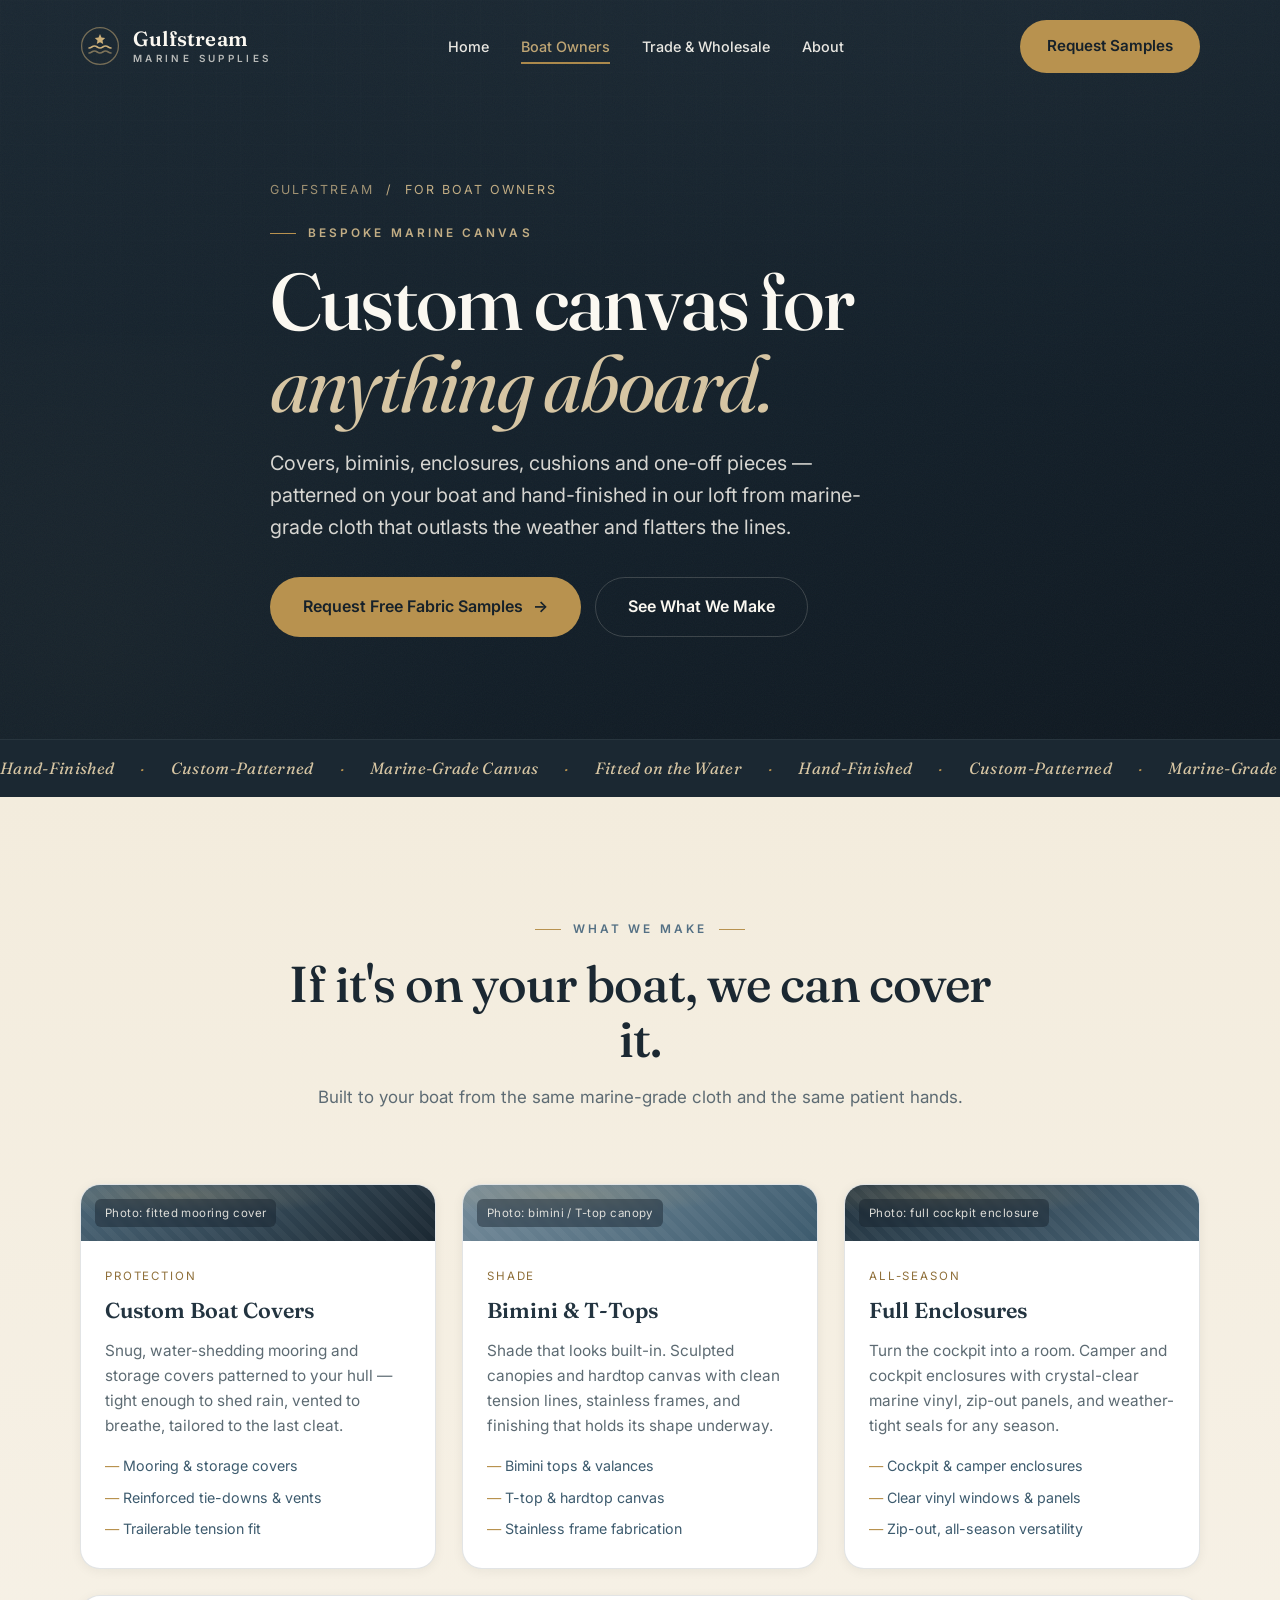
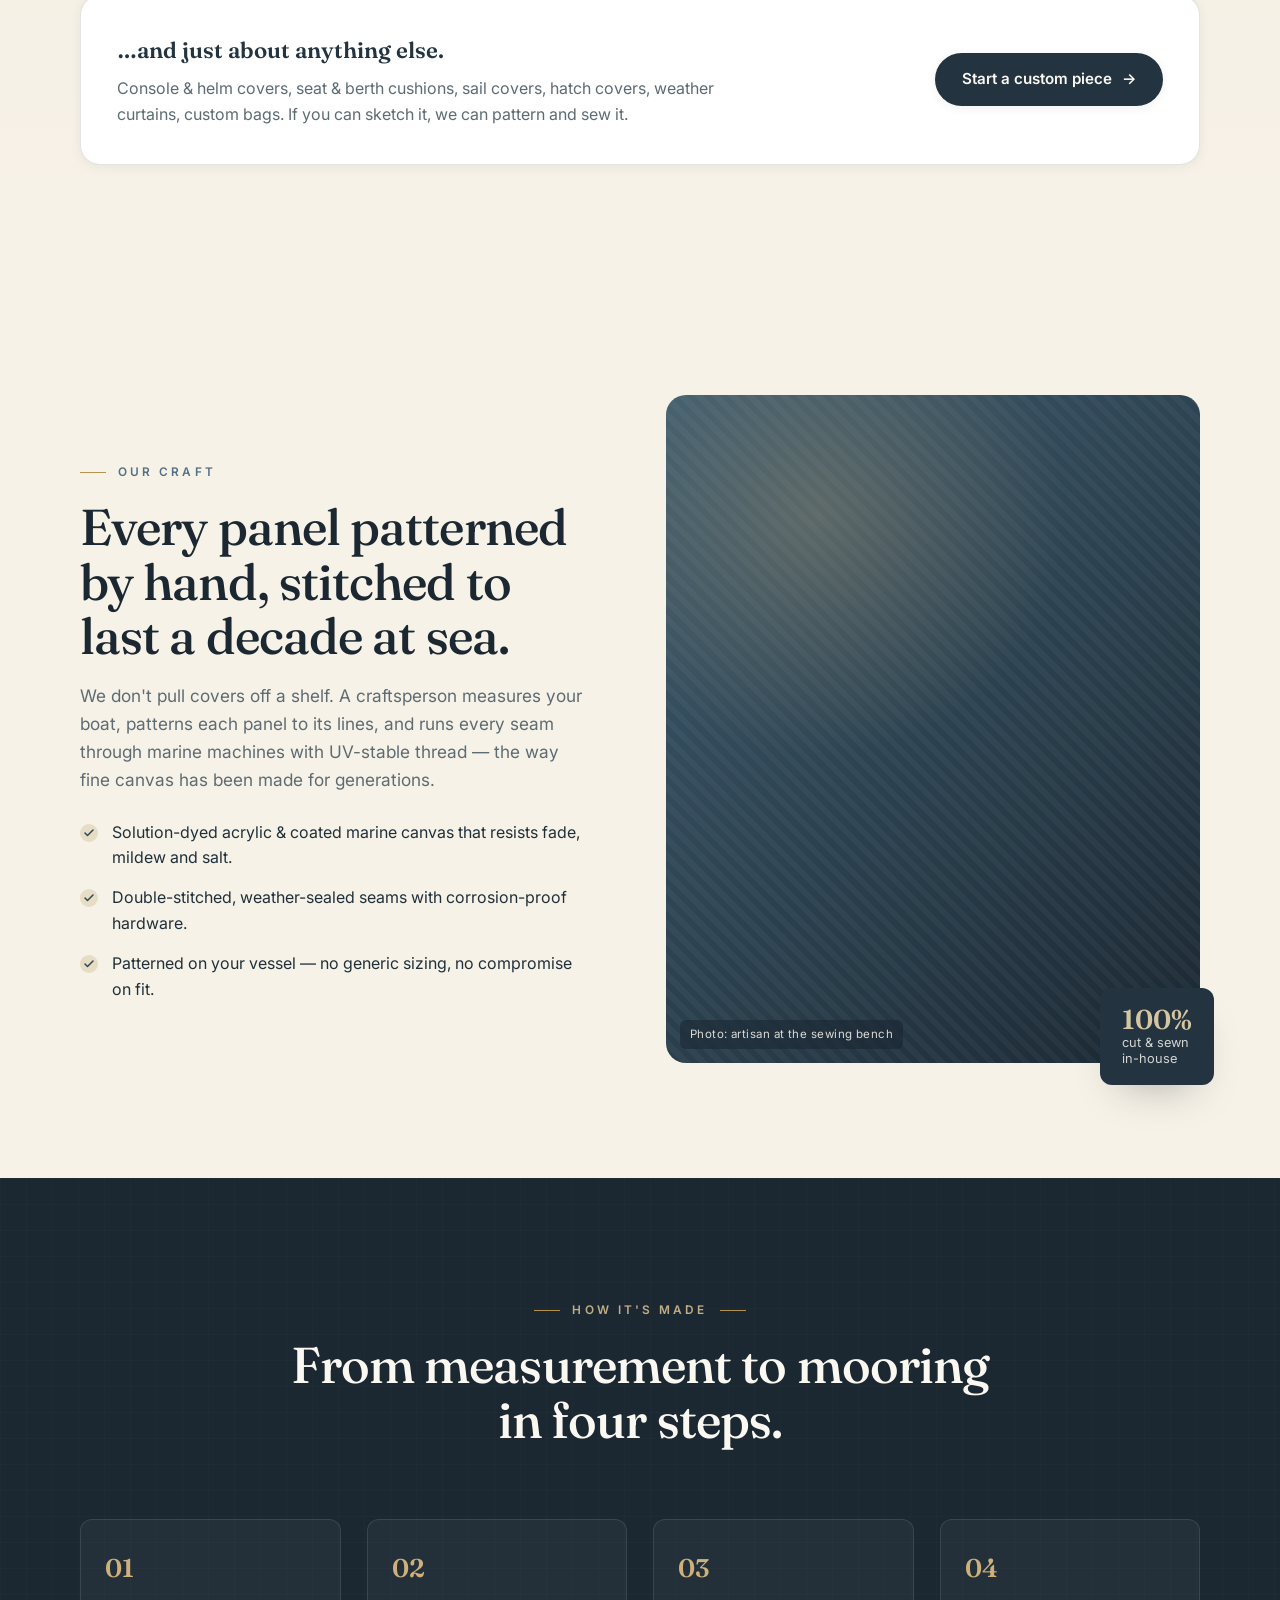
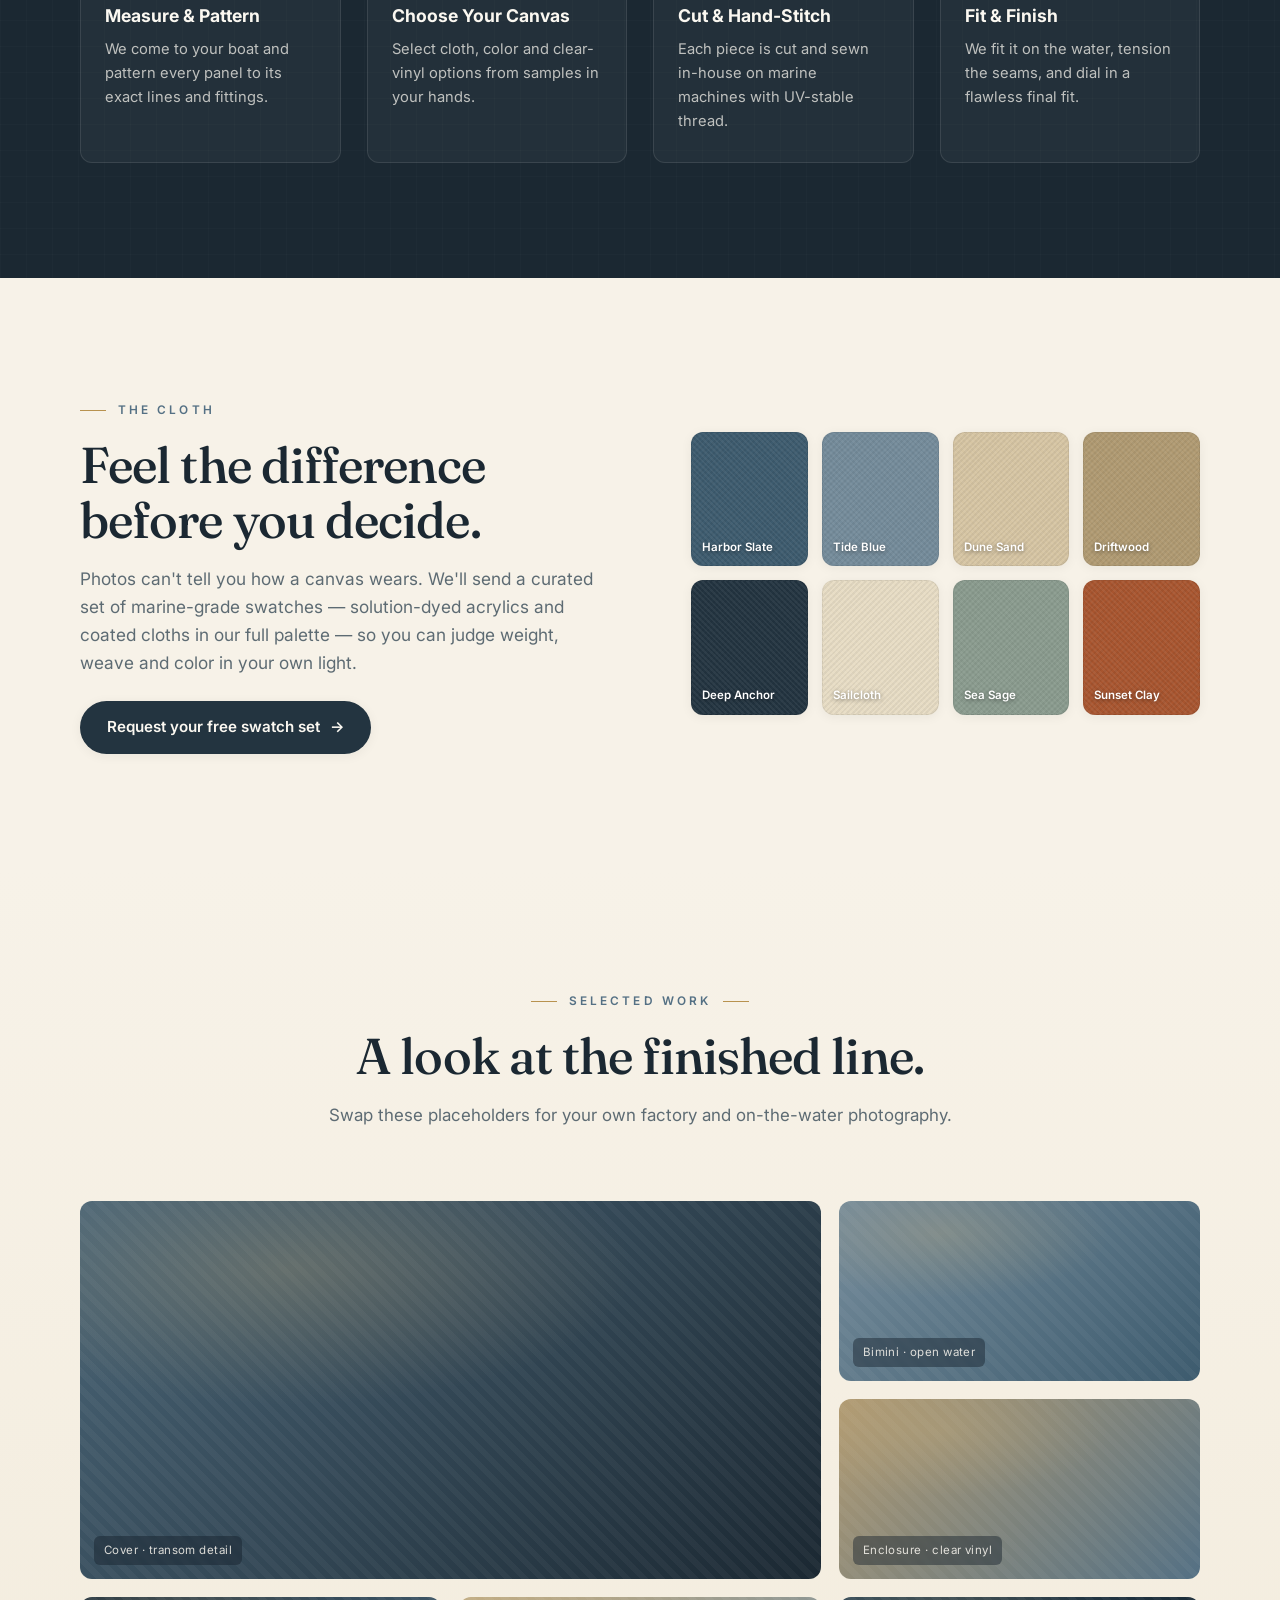
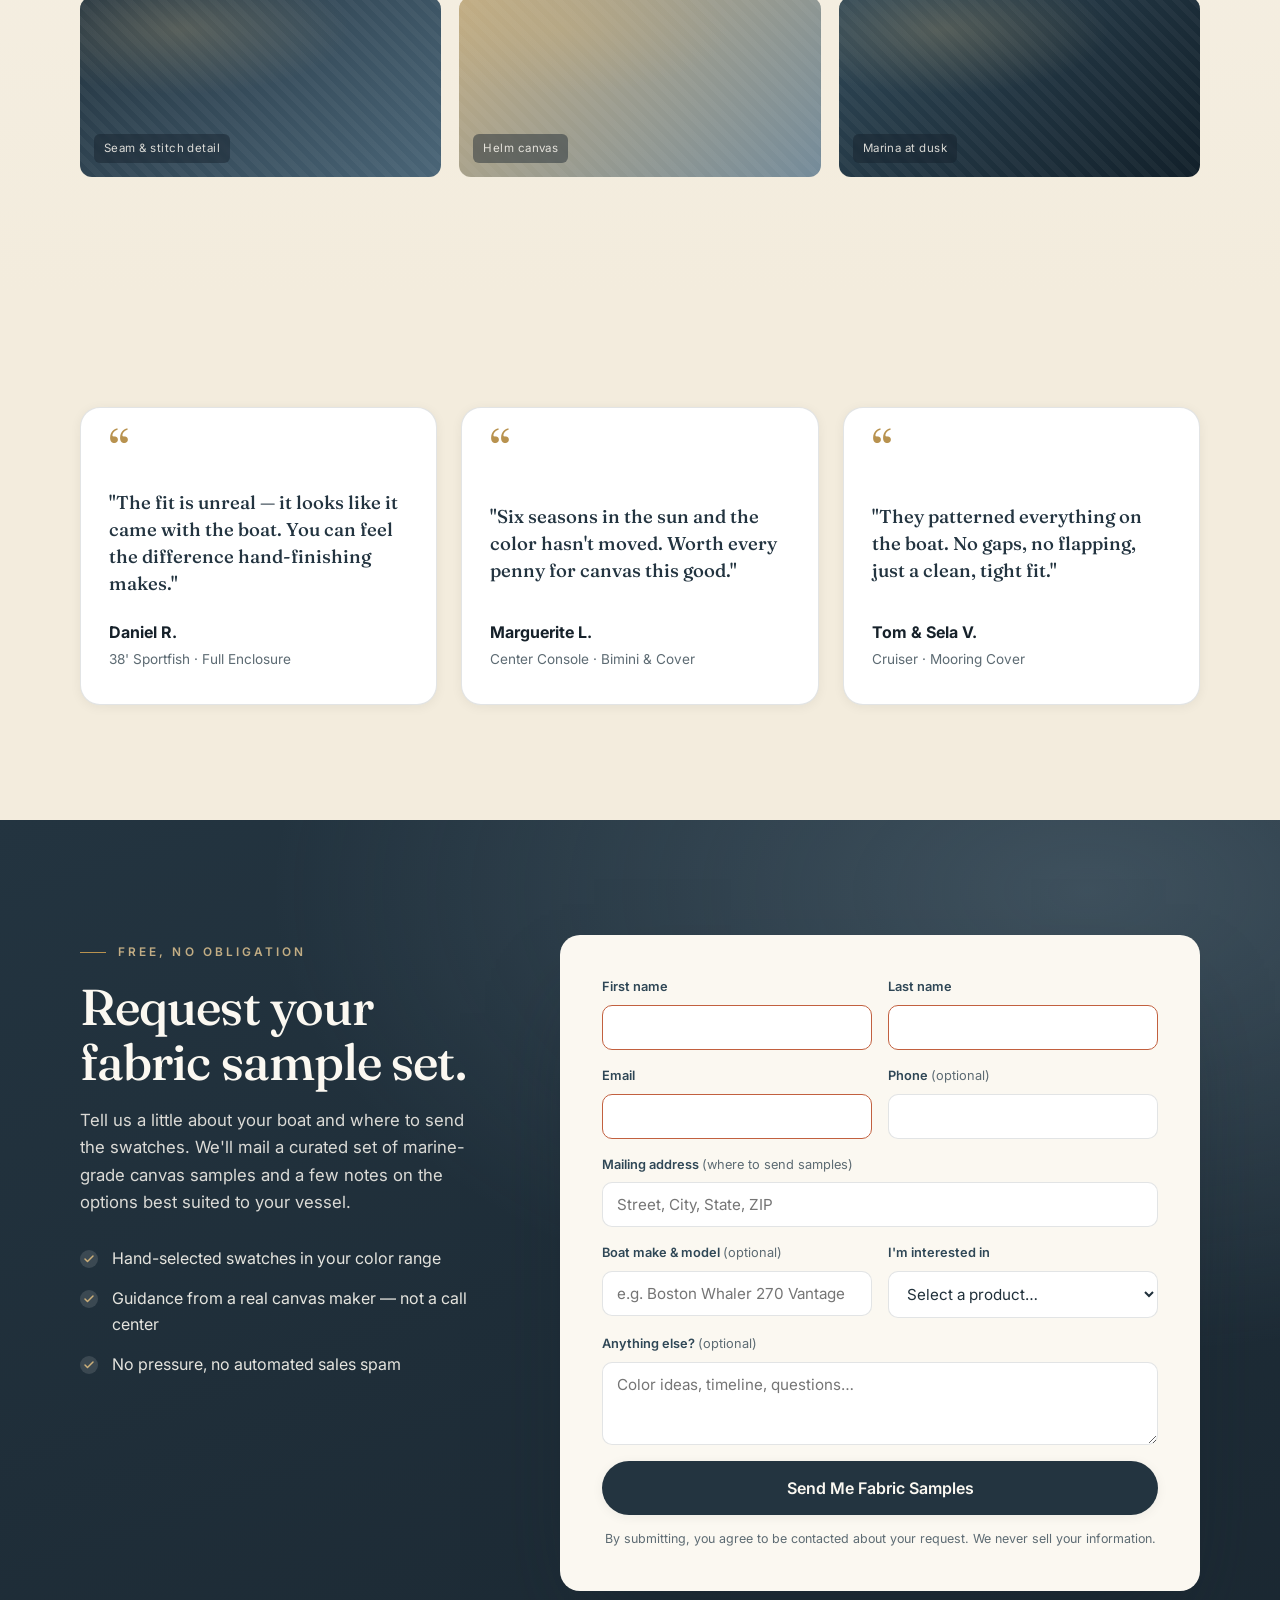
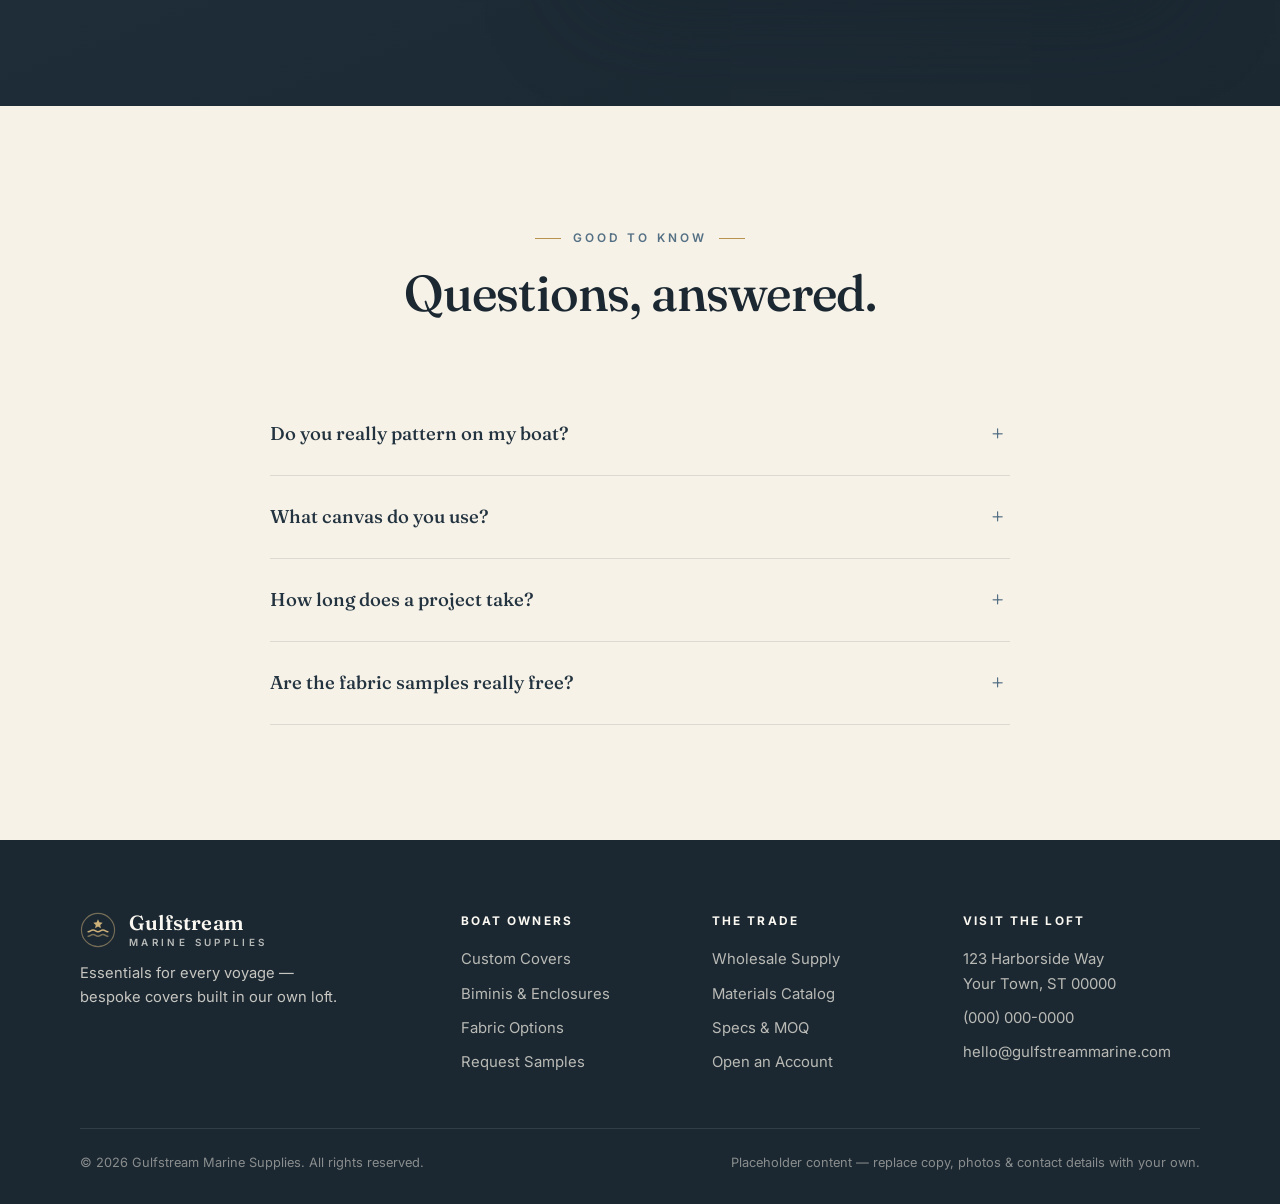
==== commit 607c7024: "Add temporary marine photos and refine mobile layout - Wire keyword-based stock photos (LoremFlickr)" ====
--- a/custom.html
+++ b/custom.html
@@ -46,6 +46,7 @@
 
   <!-- ============ PAGE HERO ============ -->
   <section class="page-hero" id="top">
+    <img class="page-hero__photo" src="https://loremflickr.com/1600/1000/sailboat?lock=12" alt="" aria-hidden="true" decoding="async" onerror="this.remove()" />
     <div class="hero__grid-tex" aria-hidden="true"></div>
     <div class="hero__glow" aria-hidden="true"></div>
     <div class="container page-hero__inner">
@@ -88,7 +89,7 @@
       </div>
       <div class="cards">
         <article class="card reveal">
-          <div class="card__media ph ph--a"><span class="ph__label">Photo: fitted mooring cover</span></div>
+          <div class="card__media ph ph--a"><img src="https://loremflickr.com/800/600/boat?lock=51" alt="Fitted mooring cover" loading="lazy" decoding="async" onerror="this.remove()" /><span class="ph__label">Photo: fitted mooring cover</span></div>
           <div class="card__body">
             <span class="card__kicker">Protection</span>
             <h3 class="card__title">Custom Boat Covers</h3>
@@ -97,7 +98,7 @@
           </div>
         </article>
         <article class="card reveal" data-d="1">
-          <div class="card__media ph ph--b"><span class="ph__label">Photo: bimini / T-top canopy</span></div>
+          <div class="card__media ph ph--b"><img src="https://loremflickr.com/800/600/yacht?lock=52" alt="Bimini / T-top canopy" loading="lazy" decoding="async" onerror="this.remove()" /><span class="ph__label">Photo: bimini / T-top canopy</span></div>
           <div class="card__body">
             <span class="card__kicker">Shade</span>
             <h3 class="card__title">Bimini &amp; T-Tops</h3>
@@ -106,7 +107,7 @@
           </div>
         </article>
         <article class="card reveal" data-d="2">
-          <div class="card__media ph ph--d"><span class="ph__label">Photo: full cockpit enclosure</span></div>
+          <div class="card__media ph ph--d"><img src="https://loremflickr.com/800/600/yacht?lock=53" alt="Full cockpit enclosure" loading="lazy" decoding="async" onerror="this.remove()" /><span class="ph__label">Photo: full cockpit enclosure</span></div>
           <div class="card__body">
             <span class="card__kicker">All-season</span>
             <h3 class="card__title">Full Enclosures</h3>
@@ -147,7 +148,7 @@
           </ul>
         </div>
         <div class="feature__media reveal" data-d="1">
-          <div class="ph ph--portrait"><span class="ph__label">Photo: artisan at the sewing bench</span></div>
+          <div class="ph ph--portrait"><img src="https://loremflickr.com/900/1100/sewing?lock=32" alt="Artisan at the sewing bench" loading="lazy" decoding="async" onerror="this.remove()" /><span class="ph__label">Photo: artisan at the sewing bench</span></div>
           <div class="feature__badge"><b>100%</b><span>cut &amp; sewn<br />in-house</span></div>
         </div>
       </div>
@@ -207,12 +208,12 @@
         <p class="section-head__sub">Swap these placeholders for your own factory and on-the-water photography.</p>
       </div>
       <div class="gallery__grid">
-        <div class="ph ph--a g-a reveal"><span class="ph__label">Cover · transom detail</span></div>
-        <div class="ph ph--b g-b reveal"><span class="ph__label">Bimini · open water</span></div>
-        <div class="ph ph--c g-c reveal"><span class="ph__label">Enclosure · clear vinyl</span></div>
-        <div class="ph ph--d g-d reveal"><span class="ph__label">Seam &amp; stitch detail</span></div>
-        <div class="ph ph--e g-e reveal"><span class="ph__label">Helm canvas</span></div>
-        <div class="ph ph--f g-f reveal"><span class="ph__label">Marina at dusk</span></div>
+        <div class="ph ph--a g-a reveal"><img src="https://loremflickr.com/1200/900/yacht?lock=61" alt="Cover · transom detail" loading="lazy" decoding="async" onerror="this.remove()" /><span class="ph__label">Cover · transom detail</span></div>
+        <div class="ph ph--b g-b reveal"><img src="https://loremflickr.com/800/600/sailboat?lock=62" alt="Bimini · open water" loading="lazy" decoding="async" onerror="this.remove()" /><span class="ph__label">Bimini · open water</span></div>
+        <div class="ph ph--c g-c reveal"><img src="https://loremflickr.com/800/600/boat?lock=63" alt="Enclosure · clear vinyl" loading="lazy" decoding="async" onerror="this.remove()" /><span class="ph__label">Enclosure · clear vinyl</span></div>
+        <div class="ph ph--d g-d reveal"><img src="https://loremflickr.com/800/600/sewing?lock=64" alt="Seam &amp; stitch detail" loading="lazy" decoding="async" onerror="this.remove()" /><span class="ph__label">Seam &amp; stitch detail</span></div>
+        <div class="ph ph--e g-e reveal"><img src="https://loremflickr.com/800/600/marina?lock=65" alt="Helm canvas" loading="lazy" decoding="async" onerror="this.remove()" /><span class="ph__label">Helm canvas</span></div>
+        <div class="ph ph--f g-f reveal"><img src="https://loremflickr.com/800/600/harbor?lock=66" alt="Marina at dusk" loading="lazy" decoding="async" onerror="this.remove()" /><span class="ph__label">Marina at dusk</span></div>
       </div>
     </div>
   </section>
--- a/styles.css
+++ b/styles.css
@@ -527,6 +527,28 @@
 .ph--e { background: linear-gradient(135deg, #c2ad84, #748b9a); }
 .ph--f { background: linear-gradient(135deg, #2f4756, #12202a); }
 
+/* ----- Real photos inside placeholders (with brand duotone + graceful fallback) ----- */
+.ph > img {
+  position: absolute; inset: 0; width: 100%; height: 100%;
+  object-fit: cover; z-index: 0;
+  filter: saturate(0.82) contrast(1.03) brightness(0.96);
+}
+.ph:has(img)::before { display: none; }                 /* drop the diagonal texture over real photos */
+.ph:has(img)::after {                                    /* unify disparate stock under one brand tint */
+  background: linear-gradient(150deg, rgba(24,36,46,0.30), rgba(20,32,42,0.5));
+}
+.ph:has(img) .ph__label { display: none; }
+
+/* ----- Hero / page-hero background photos ----- */
+.hero__photo, .page-hero__photo {
+  position: absolute; inset: 0; width: 100%; height: 100%;
+  object-fit: cover; z-index: 0; filter: saturate(0.8) contrast(1.03) brightness(0.78);
+}
+.hero::after, .page-hero::after {
+  content: ""; position: absolute; inset: 0; z-index: 1;
+  background: linear-gradient(158deg, rgba(24,36,46,0.74) 0%, rgba(18,30,40,0.88) 60%, rgba(15,24,32,0.94) 100%);
+}
+
 /* =========================================================
    Reveal animation
    ========================================================= */
@@ -555,6 +577,8 @@
   .g-a { grid-column: span 2; }
   .footer__grid { grid-template-columns: 1fr 1fr; }
   .hero__est { display: none; }
+  .split__card { min-height: 400px; }
+  .spec th, .spec td { padding: 13px 16px; }
 }
 @media (max-width: 600px) {
   .form__row { grid-template-columns: 1fr; }
@@ -562,6 +586,11 @@
   .g-a { grid-column: span 1; }
   .stat-row { grid-template-columns: 1fr 1fr; }
   .hero__trust { gap: 26px; }
+  .split__card { min-height: 340px; justify-content: flex-start; }
+  .split__body { padding-top: 70px; }
+  .gallery__grid { grid-auto-rows: 190px; }
+  .hero__inner { padding-top: 104px; }
+  .page-hero { padding-top: clamp(120px, 18vh, 160px); }
 }
 @media (prefers-reduced-motion: reduce) {
   * { animation: none !important; scroll-behavior: auto; }
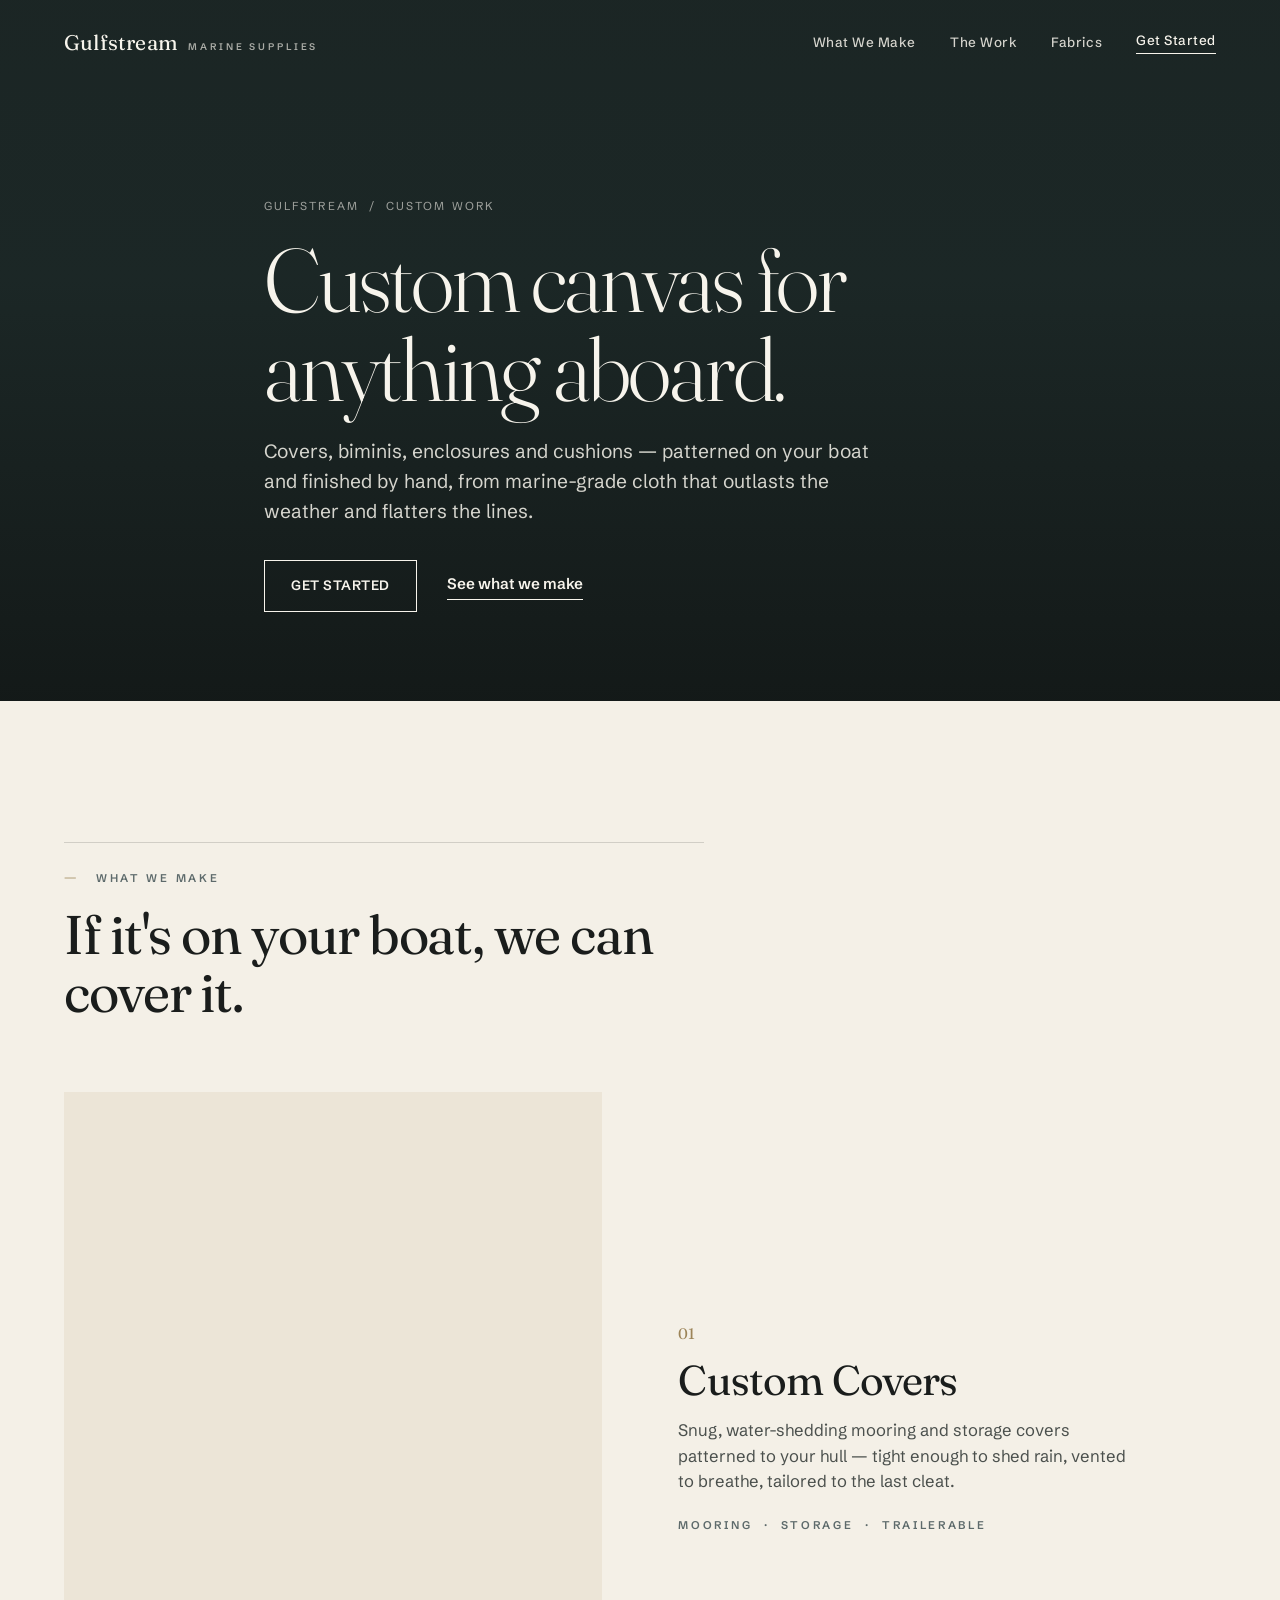
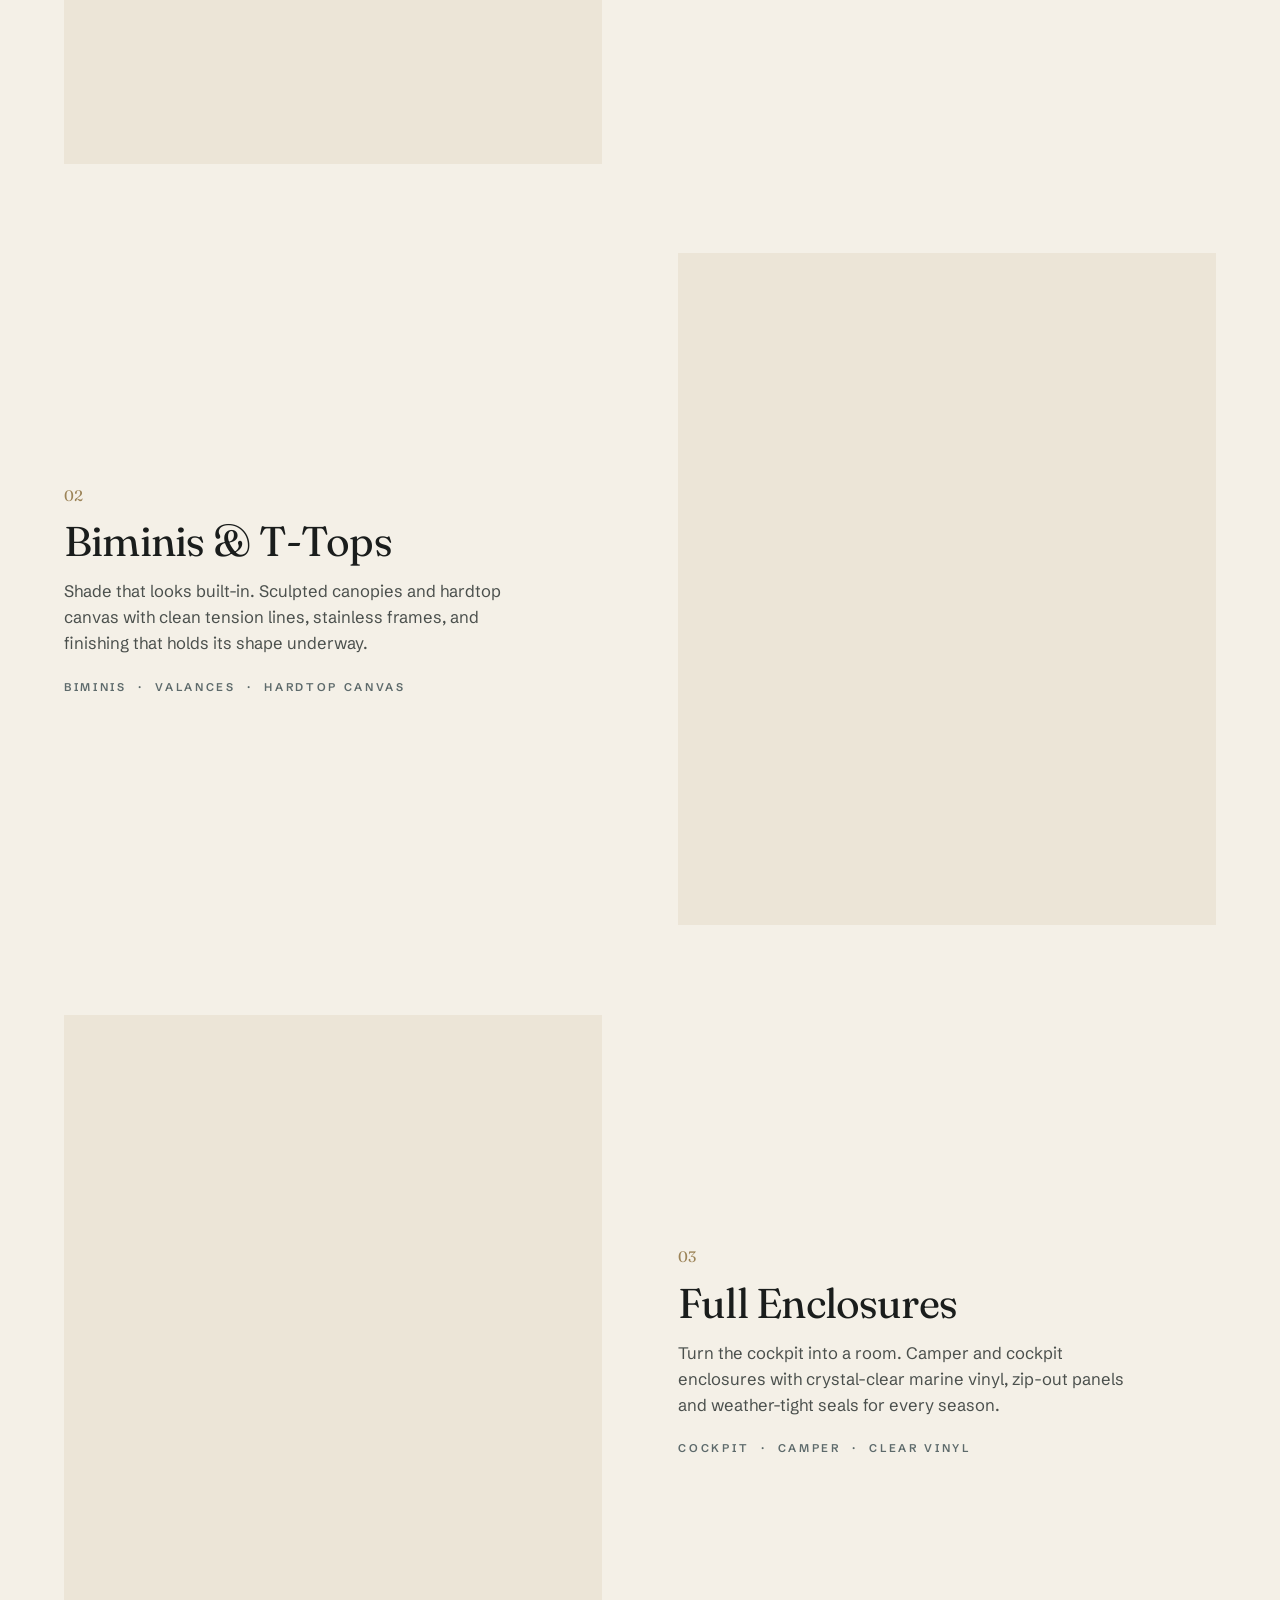
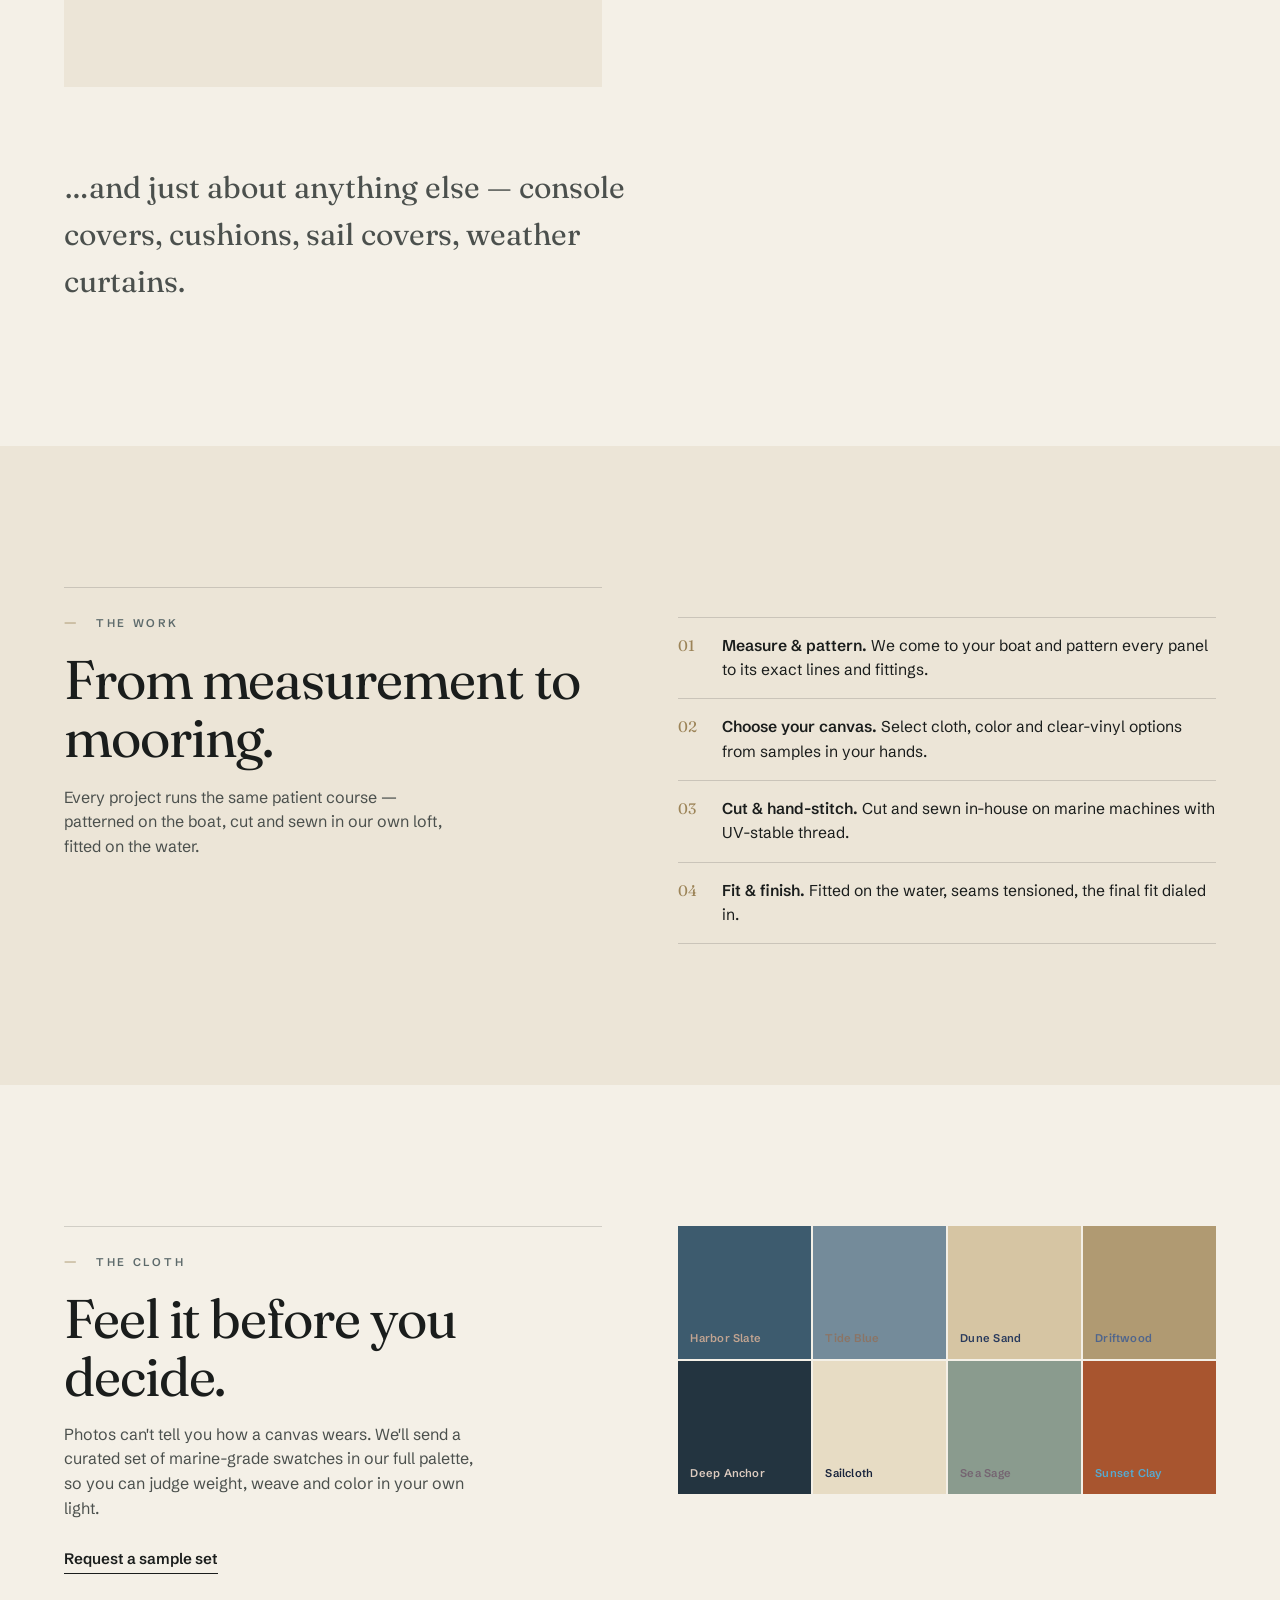
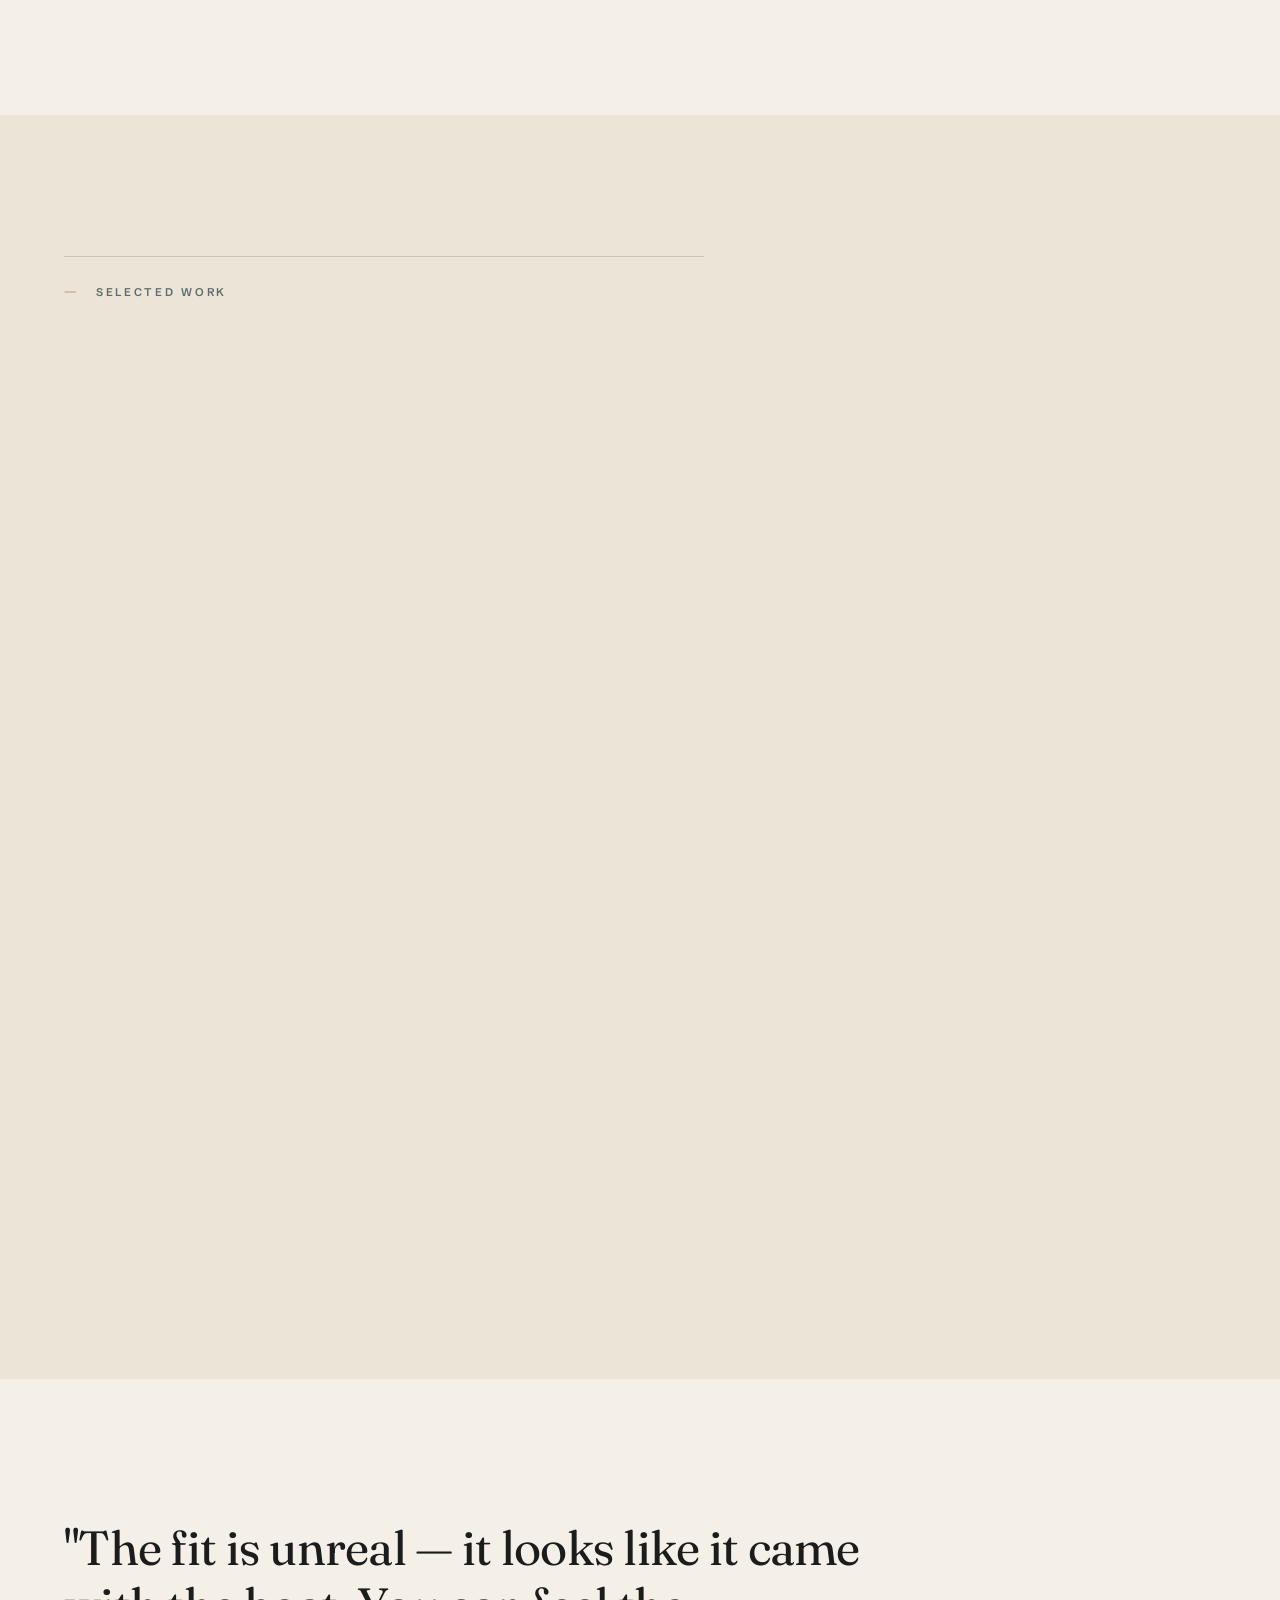
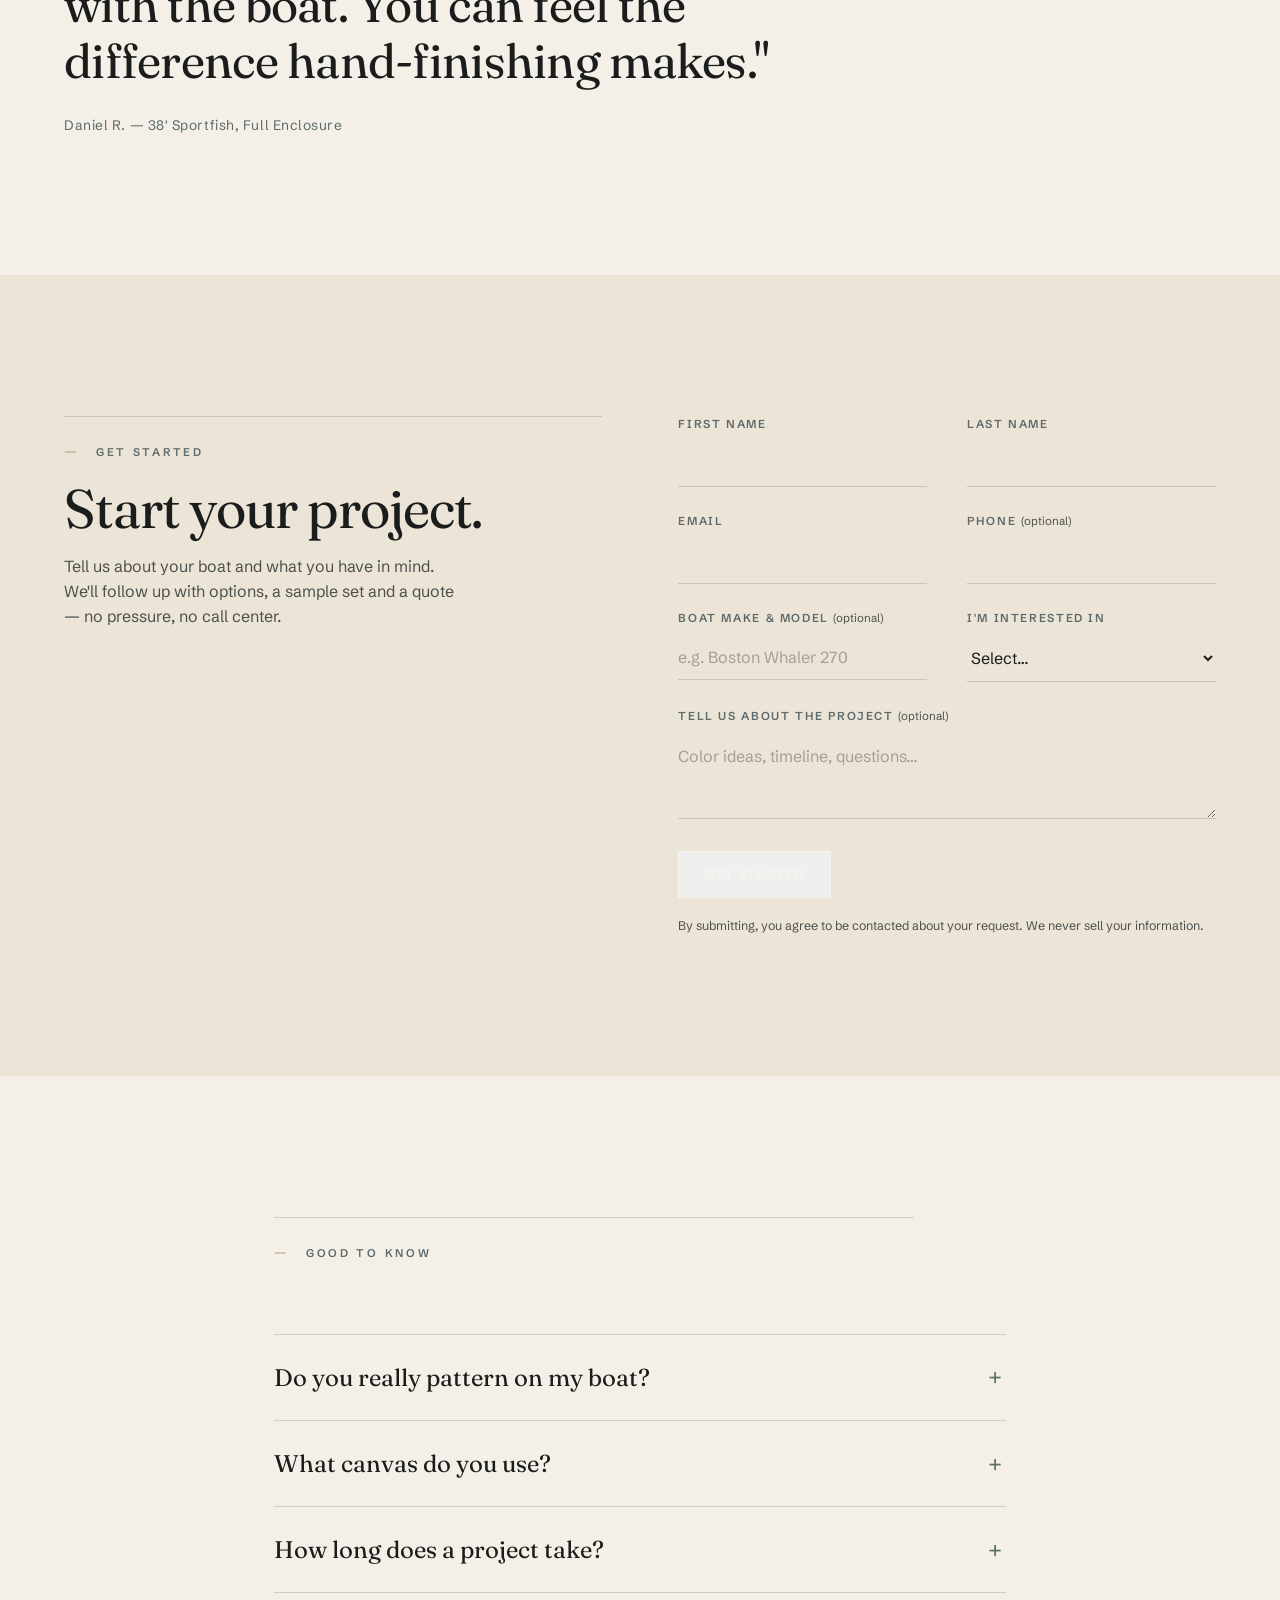
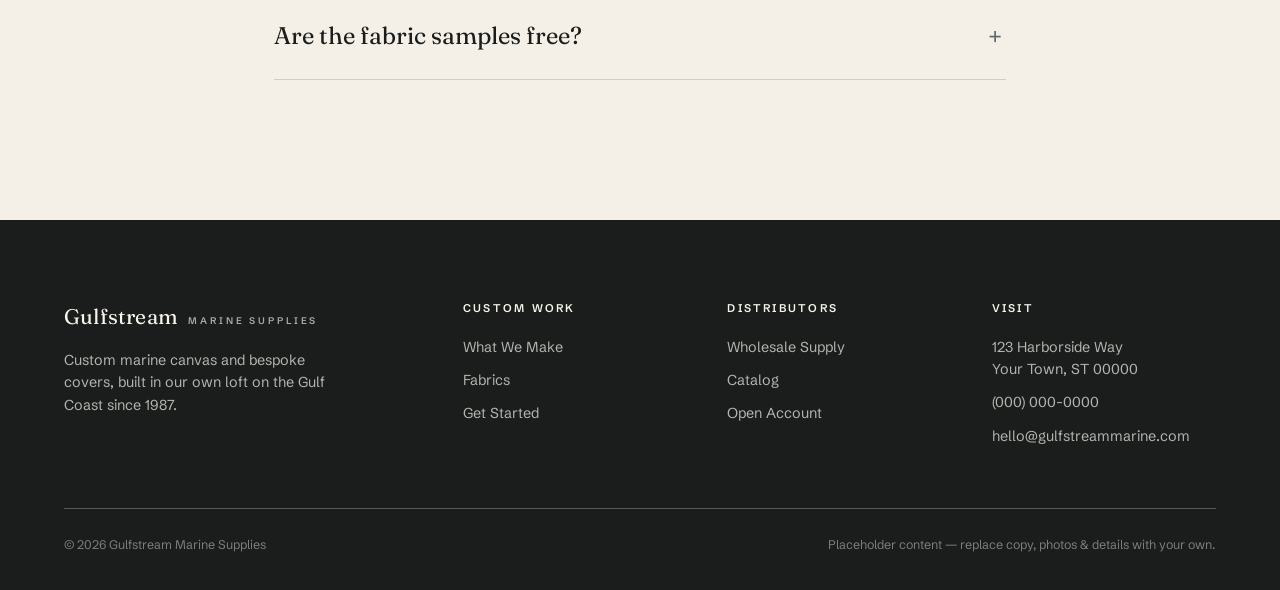
==== commit dd543f2d: "Rebuild Custom & Distributors pages in editorial language; "Get Started" CTA - Home: "Get a Quote" -" ====
--- a/custom.html
+++ b/custom.html
@@ -3,251 +3,168 @@
 <head>
   <meta charset="UTF-8" />
   <meta name="viewport" content="width=device-width, initial-scale=1.0" />
-  <title>Custom Boat Covers &amp; Canvas — Gulfstream Marine Supplies</title>
-  <meta name="description" content="Bespoke marine canvas for boat owners — custom covers, biminis & T-tops, full enclosures and cushions, patterned to your hull and hand-finished. Request free fabric samples." />
-  <meta name="theme-color" content="#1b2832" />
-  <meta property="og:title" content="Custom Boat Covers & Canvas — Gulfstream Marine Supplies" />
-  <meta property="og:description" content="Bespoke marine canvas for boat owners, patterned to your hull and hand-finished. Request free fabric samples." />
+  <title>Custom Canvas &amp; Covers — Gulfstream Marine Supplies</title>
+  <meta name="description" content="Bespoke marine canvas for boat owners — custom covers, biminis & T-tops, full enclosures and cushions, patterned to your hull and finished by hand." />
+  <meta name="theme-color" content="#1a1d1c" />
+  <meta property="og:title" content="Custom Canvas & Covers — Gulfstream Marine Supplies" />
+  <meta property="og:description" content="Bespoke marine canvas for boat owners, patterned to your hull and finished by hand." />
   <meta property="og:type" content="website" />
-  <link rel="icon" href="data:image/svg+xml,%3Csvg xmlns='http://www.w3.org/2000/svg' viewBox='0 0 40 40'%3E%3Crect width='40' height='40' rx='9' fill='%231b2832'/%3E%3Cg fill='none' stroke='%23cdb07a' stroke-width='1.6' stroke-linecap='round'%3E%3Cpath d='M10 21c2.5 0 2.5-2 5-2s2.5 2 5 2 2.5-2 5-2 2.5 2 5 2'/%3E%3Cpath d='M10 26c2.5 0 2.5-2 5-2s2.5 2 5 2 2.5-2 5-2 2.5 2 5 2' opacity='.55'/%3E%3Cpath d='M20 9l1.4 3.2L24.8 13l-2.4 2.2.6 3.4-3-1.7-3 1.7.6-3.4L15.2 13l3.4-.8z'/%3E%3C/g%3E%3C/svg%3E" />
+  <link rel="icon" href="data:image/svg+xml,%3Csvg xmlns='http://www.w3.org/2000/svg' viewBox='0 0 40 40'%3E%3Crect width='40' height='40' fill='%231a1d1c'/%3E%3Cg fill='none' stroke='%239c8458' stroke-width='1.5' stroke-linecap='round'%3E%3Cpath d='M10 22c2.5 0 2.5-2 5-2s2.5 2 5 2 2.5-2 5-2 2.5 2 5 2'/%3E%3Cpath d='M10 27c2.5 0 2.5-2 5-2s2.5 2 5 2 2.5-2 5-2 2.5 2 5 2' opacity='.55'/%3E%3C/g%3E%3C/svg%3E" />
   <link rel="preconnect" href="https://fonts.googleapis.com" />
   <link rel="preconnect" href="https://fonts.gstatic.com" crossorigin />
-  <link href="https://fonts.googleapis.com/css2?family=Fraunces:ital,opsz,wght@0,9..144,400;0,9..144,500;0,9..144,600;1,9..144,400&family=Inter:wght@400;500;600;700&display=swap" rel="stylesheet" />
-  <link rel="stylesheet" href="styles.css" />
+  <link href="https://fonts.googleapis.com/css2?family=Fraunces:ital,opsz,wght@0,9..144,300;0,9..144,400;0,9..144,500;1,9..144,400&family=Schibsted+Grotesk:wght@400;500;600;700&display=swap" rel="stylesheet" />
+  <link rel="stylesheet" href="home.css" />
 </head>
 <body>
 
   <!-- ============ NAV ============ -->
   <header class="nav" id="nav">
-    <div class="container nav__inner">
+    <div class="wrap nav__inner">
       <a href="index.html" class="brand" aria-label="Gulfstream Marine Supplies — home">
-        <span class="brand__mark" aria-hidden="true">
-          <svg viewBox="0 0 40 40" width="40" height="40" fill="none">
-            <circle cx="20" cy="20" r="18.4" stroke="currentColor" stroke-width="1.3" opacity=".5"/>
-            <g stroke="currentColor" stroke-width="1.6" stroke-linecap="round">
-              <path d="M9 22c2.7 0 2.7-2 5.5-2s2.75 2 5.5 2 2.75-2 5.5-2 2.75 2 5.5 2"/>
-              <path d="M9 27c2.7 0 2.7-2 5.5-2s2.75 2 5.5 2 2.75-2 5.5-2 2.75 2 5.5 2" opacity=".55"/>
-            </g>
-            <path d="M20 8l1.5 3.4 3.7.5-2.7 2.5.7 3.6-3.2-1.8-3.2 1.8.7-3.6-2.7-2.5 3.7-.5z" fill="currentColor"/>
-          </svg>
-        </span>
-        <span class="brand__word"><span class="brand__name">Gulfstream</span><span class="brand__sub">Marine Supplies</span></span>
+        <span class="brand__name">Gulfstream</span>
+        <span class="brand__sub">Marine Supplies</span>
       </a>
       <nav class="nav__links" aria-label="Primary">
-        <a href="index.html">Home</a>
-        <a href="custom.html" class="is-active">Boat Owners</a>
-        <a href="trade.html">Trade &amp; Wholesale</a>
-        <a href="index.html#about">About</a>
+        <a href="#make">What We Make</a>
+        <a href="#work">The Work</a>
+        <a href="#fabrics">Fabrics</a>
+        <a href="#quote" class="contact">Get Started</a>
       </nav>
-      <a href="#samples" class="btn btn--brass nav__cta">Request Samples</a>
       <button class="nav__toggle" aria-label="Toggle menu" aria-expanded="false"><span></span><span></span><span></span></button>
     </div>
   </header>
 
   <!-- ============ PAGE HERO ============ -->
-  <section class="page-hero" id="top">
-    <img class="page-hero__photo" src="https://loremflickr.com/1600/1000/sailboat?lock=12" alt="" aria-hidden="true" decoding="async" onerror="this.remove()" />
-    <div class="hero__grid-tex" aria-hidden="true"></div>
-    <div class="hero__glow" aria-hidden="true"></div>
-    <div class="container page-hero__inner">
-      <p class="page-hero__crumb"><a href="index.html">Gulfstream</a> &nbsp;/&nbsp; For Boat Owners</p>
-      <p class="eyebrow eyebrow--light">Bespoke marine canvas</p>
-      <h1 class="h1">Custom canvas for<br /><span class="display-italic" style="color:var(--sand-300)">anything aboard.</span></h1>
-      <p class="page-hero__lead">
-        Covers, biminis, enclosures, cushions and one-off pieces — patterned on your
-        boat and hand-finished in our loft from marine-grade cloth that outlasts the
-        weather and flatters the lines.
-      </p>
-      <div class="page-hero__actions">
-        <a href="#samples" class="btn btn--brass btn--lg">Request Free Fabric Samples <span class="btn__arrow">→</span></a>
-        <a href="#products" class="btn btn--ghost btn--lg">See What We Make</a>
-      </div>
-    </div>
-  </section>
-
-  <!-- ============ MARQUEE ============ -->
-  <div class="marquee" aria-hidden="true">
-    <div class="marquee__track">
-      <span>Hand-Finished</span><span aria-hidden="true">·</span>
-      <span>Custom-Patterned</span><span aria-hidden="true">·</span>
-      <span>Marine-Grade Canvas</span><span aria-hidden="true">·</span>
-      <span>Fitted on the Water</span><span aria-hidden="true">·</span>
-      <span>Hand-Finished</span><span aria-hidden="true">·</span>
-      <span>Custom-Patterned</span><span aria-hidden="true">·</span>
-      <span>Marine-Grade Canvas</span><span aria-hidden="true">·</span>
-      <span>Fitted on the Water</span><span aria-hidden="true">·</span>
-    </div>
-  </div>
-
-  <!-- ============ PRODUCTS ============ -->
-  <section class="section" id="products" style="background:linear-gradient(180deg,var(--sand-100),var(--bg))">
-    <div class="container">
-      <div class="section-head reveal">
-        <p class="eyebrow eyebrow--center">What we make</p>
-        <h2 class="h2">If it's on your boat, we can cover it.</h2>
-        <p class="section-head__sub">Built to your boat from the same marine-grade cloth and the same patient hands.</p>
-      </div>
-      <div class="cards">
-        <article class="card reveal">
-          <div class="card__media ph ph--a"><img src="https://loremflickr.com/800/600/boat?lock=51" alt="Fitted mooring cover" loading="lazy" decoding="async" onerror="this.remove()" /><span class="ph__label">Photo: fitted mooring cover</span></div>
-          <div class="card__body">
-            <span class="card__kicker">Protection</span>
-            <h3 class="card__title">Custom Boat Covers</h3>
-            <p>Snug, water-shedding mooring and storage covers patterned to your hull — tight enough to shed rain, vented to breathe, tailored to the last cleat.</p>
-            <ul class="card__list"><li>Mooring &amp; storage covers</li><li>Reinforced tie-downs &amp; vents</li><li>Trailerable tension fit</li></ul>
-          </div>
-        </article>
-        <article class="card reveal" data-d="1">
-          <div class="card__media ph ph--b"><img src="https://loremflickr.com/800/600/yacht?lock=52" alt="Bimini / T-top canopy" loading="lazy" decoding="async" onerror="this.remove()" /><span class="ph__label">Photo: bimini / T-top canopy</span></div>
-          <div class="card__body">
-            <span class="card__kicker">Shade</span>
-            <h3 class="card__title">Bimini &amp; T-Tops</h3>
-            <p>Shade that looks built-in. Sculpted canopies and hardtop canvas with clean tension lines, stainless frames, and finishing that holds its shape underway.</p>
-            <ul class="card__list"><li>Bimini tops &amp; valances</li><li>T-top &amp; hardtop canvas</li><li>Stainless frame fabrication</li></ul>
-          </div>
-        </article>
-        <article class="card reveal" data-d="2">
-          <div class="card__media ph ph--d"><img src="https://loremflickr.com/800/600/yacht?lock=53" alt="Full cockpit enclosure" loading="lazy" decoding="async" onerror="this.remove()" /><span class="ph__label">Photo: full cockpit enclosure</span></div>
-          <div class="card__body">
-            <span class="card__kicker">All-season</span>
-            <h3 class="card__title">Full Enclosures</h3>
-            <p>Turn the cockpit into a room. Camper and cockpit enclosures with crystal-clear marine vinyl, zip-out panels, and weather-tight seals for any season.</p>
-            <ul class="card__list"><li>Cockpit &amp; camper enclosures</li><li>Clear vinyl windows &amp; panels</li><li>Zip-out, all-season versatility</li></ul>
-          </div>
-        </article>
-      </div>
-
-      <!-- "anything else" strip -->
-      <div class="reveal" style="margin-top:26px;background:#fff;border:1px solid var(--line);border-radius:var(--radius-lg);padding:clamp(24px,3vw,36px);display:flex;flex-wrap:wrap;align-items:center;justify-content:space-between;gap:20px;box-shadow:var(--shadow-sm)">
-        <div style="max-width:640px">
-          <h3 class="h3" style="margin-bottom:8px">…and just about anything else.</h3>
-          <p style="color:var(--muted)">Console &amp; helm covers, seat &amp; berth cushions, sail covers, hatch covers, weather curtains, custom bags. If you can sketch it, we can pattern and sew it.</p>
-        </div>
-        <a href="#samples" class="btn btn--solid">Start a custom piece <span class="btn__arrow">→</span></a>
-      </div>
-    </div>
-  </section>
-
-  <!-- ============ CRAFT ============ -->
-  <section class="section" style="background:var(--bg)">
-    <div class="container">
-      <div class="feature__grid rev">
-        <div class="reveal">
-          <p class="eyebrow">Our craft</p>
-          <h2 class="h2">Every panel patterned by hand, stitched to last a decade at sea.</h2>
-          <p class="lead-muted">
-            We don't pull covers off a shelf. A craftsperson measures your boat,
-            patterns each panel to its lines, and runs every seam through marine
-            machines with UV-stable thread — the way fine canvas has been made for
-            generations.
-          </p>
-          <ul class="ticklist">
-            <li>Solution-dyed acrylic &amp; coated marine canvas that resists fade, mildew and salt.</li>
-            <li>Double-stitched, weather-sealed seams with corrosion-proof hardware.</li>
-            <li>Patterned on your vessel — no generic sizing, no compromise on fit.</li>
-          </ul>
-        </div>
-        <div class="feature__media reveal" data-d="1">
-          <div class="ph ph--portrait"><img src="https://loremflickr.com/900/1100/sewing?lock=32" alt="Artisan at the sewing bench" loading="lazy" decoding="async" onerror="this.remove()" /><span class="ph__label">Photo: artisan at the sewing bench</span></div>
-          <div class="feature__badge"><b>100%</b><span>cut &amp; sewn<br />in-house</span></div>
-        </div>
-      </div>
-    </div>
-  </section>
-
-  <!-- ============ PROCESS ============ -->
-  <section class="section band-dark">
-    <div class="container">
-      <div class="section-head section-head--light reveal">
-        <p class="eyebrow eyebrow--light eyebrow--center">How it's made</p>
-        <h2 class="h2 h2--light">From measurement to mooring in four steps.</h2>
-      </div>
-      <ol class="steps">
-        <li class="step reveal"><span class="step__num">01</span><h3>Measure &amp; Pattern</h3><p>We come to your boat and pattern every panel to its exact lines and fittings.</p></li>
-        <li class="step reveal" data-d="1"><span class="step__num">02</span><h3>Choose Your Canvas</h3><p>Select cloth, color and clear-vinyl options from samples in your hands.</p></li>
-        <li class="step reveal" data-d="2"><span class="step__num">03</span><h3>Cut &amp; Hand-Stitch</h3><p>Each piece is cut and sewn in-house on marine machines with UV-stable thread.</p></li>
-        <li class="step reveal" data-d="3"><span class="step__num">04</span><h3>Fit &amp; Finish</h3><p>We fit it on the water, tension the seams, and dial in a flawless final fit.</p></li>
-      </ol>
+  <section class="phero" id="top">
+    <div class="phero__fallback" aria-hidden="true"></div>
+    <img class="phero__img" src="https://loremflickr.com/1920/1280/sailboat,ocean?lock=12" alt="" aria-hidden="true" decoding="async" onerror="this.remove()" />
+    <div class="wrap phero__inner">
+      <p class="phero__crumb"><a href="index.html">Gulfstream</a> &nbsp;/&nbsp; Custom Work</p>
+      <h1 class="phero__title">Custom canvas for anything aboard.</h1>
+      <p class="phero__lead">Covers, biminis, enclosures and cushions — patterned on your boat and finished by hand, from marine-grade cloth that outlasts the weather and flatters the lines.</p>
+      <div class="phero__cta">
+        <a href="#quote" class="btn-line btn-line--cream">Get Started</a>
+        <a href="#make" class="link link--cream">See what we make</a>
+      </div>
+    </div>
+  </section>
+
+  <!-- ============ WHAT WE MAKE ============ -->
+  <section class="block" id="make">
+    <div class="wrap">
+      <div class="sec-head reveal">
+        <div class="opener"><span class="opener__no">—</span><span class="label">What we make</span></div>
+        <h2>If it's on your boat, we can cover it.</h2>
+      </div>
+
+      <div class="feat reveal">
+        <div class="feat__media"><span class="fallback" aria-hidden="true"></span><img src="https://loremflickr.com/1100/1400/boat?lock=51" alt="Fitted mooring cover" loading="lazy" decoding="async" onerror="this.remove()" /></div>
+        <div>
+          <span class="feat__no">01</span>
+          <h3 class="feat__title">Custom Covers</h3>
+          <p class="feat__body">Snug, water-shedding mooring and storage covers patterned to your hull — tight enough to shed rain, vented to breathe, tailored to the last cleat.</p>
+          <p class="label" style="margin-top:22px">Mooring &nbsp;·&nbsp; Storage &nbsp;·&nbsp; Trailerable</p>
+        </div>
+      </div>
+
+      <div class="feat rev reveal">
+        <div class="feat__media"><span class="fallback" aria-hidden="true"></span><img src="https://loremflickr.com/1100/1400/yacht?lock=52" alt="Bimini and T-top canvas" loading="lazy" decoding="async" onerror="this.remove()" /></div>
+        <div>
+          <span class="feat__no">02</span>
+          <h3 class="feat__title">Biminis &amp; T-Tops</h3>
+          <p class="feat__body">Shade that looks built-in. Sculpted canopies and hardtop canvas with clean tension lines, stainless frames, and finishing that holds its shape underway.</p>
+          <p class="label" style="margin-top:22px">Biminis &nbsp;·&nbsp; Valances &nbsp;·&nbsp; Hardtop canvas</p>
+        </div>
+      </div>
+
+      <div class="feat reveal">
+        <div class="feat__media"><span class="fallback" aria-hidden="true"></span><img src="https://loremflickr.com/1100/1400/yacht,boat?lock=53" alt="Full cockpit enclosure" loading="lazy" decoding="async" onerror="this.remove()" /></div>
+        <div>
+          <span class="feat__no">03</span>
+          <h3 class="feat__title">Full Enclosures</h3>
+          <p class="feat__body">Turn the cockpit into a room. Camper and cockpit enclosures with crystal-clear marine vinyl, zip-out panels and weather-tight seals for every season.</p>
+          <p class="label" style="margin-top:22px">Cockpit &nbsp;·&nbsp; Camper &nbsp;·&nbsp; Clear vinyl</p>
+        </div>
+      </div>
+
+      <p class="reveal" style="margin-top:clamp(40px,6vw,80px);font-family:var(--serif);font-size:clamp(1.3rem,2.4vw,1.9rem);color:var(--ink-soft);max-width:30ch">…and just about anything else — console covers, cushions, sail covers, weather curtains.</p>
+    </div>
+  </section>
+
+  <!-- ============ THE WORK ============ -->
+  <section class="block block--deep" id="work">
+    <div class="wrap split2">
+      <div class="reveal">
+        <div class="opener"><span class="opener__no">—</span><span class="label">The work</span></div>
+        <h2 class="sec-head" style="margin-bottom:0"><span style="font-family:var(--serif);font-weight:400;font-size:clamp(1.9rem,4.4vw,3.4rem);letter-spacing:-0.02em;line-height:1.06;display:block;margin-top:18px">From measurement to mooring.</span></h2>
+        <p style="color:var(--ink-soft);margin-top:18px;max-width:40ch">Every project runs the same patient course — patterned on the boat, cut and sewn in our own loft, fitted on the water.</p>
+      </div>
+      <ul class="hlist reveal" data-d="1">
+        <li><span class="k">01</span><span><b style="font-weight:600">Measure &amp; pattern.</b> We come to your boat and pattern every panel to its exact lines and fittings.</span></li>
+        <li><span class="k">02</span><span><b style="font-weight:600">Choose your canvas.</b> Select cloth, color and clear-vinyl options from samples in your hands.</span></li>
+        <li><span class="k">03</span><span><b style="font-weight:600">Cut &amp; hand-stitch.</b> Cut and sewn in-house on marine machines with UV-stable thread.</span></li>
+        <li><span class="k">04</span><span><b style="font-weight:600">Fit &amp; finish.</b> Fitted on the water, seams tensioned, the final fit dialed in.</span></li>
+      </ul>
     </div>
   </section>
 
   <!-- ============ FABRICS ============ -->
-  <section class="section" id="fabrics" style="background:var(--bg)">
-    <div class="container">
-      <div class="feature__grid">
-        <div class="reveal">
-          <p class="eyebrow">The cloth</p>
-          <h2 class="h2">Feel the difference before you decide.</h2>
-          <p class="lead-muted">
-            Photos can't tell you how a canvas wears. We'll send a curated set of
-            marine-grade swatches — solution-dyed acrylics and coated cloths in our
-            full palette — so you can judge weight, weave and color in your own light.
-          </p>
-          <a href="#samples" class="btn btn--solid" style="margin-top:24px">Request your free swatch set <span class="btn__arrow">→</span></a>
-        </div>
-        <div class="swatches reveal" data-d="1" aria-hidden="true">
-          <div class="swatch" style="--s:#3d5b6e"><span>Harbor Slate</span></div>
-          <div class="swatch" style="--s:#748b9a"><span>Tide Blue</span></div>
-          <div class="swatch" style="--s:#d6c5a3"><span>Dune Sand</span></div>
-          <div class="swatch" style="--s:#b09a72"><span>Driftwood</span></div>
-          <div class="swatch" style="--s:#233440"><span>Deep Anchor</span></div>
-          <div class="swatch" style="--s:#e7dcc4"><span>Sailcloth</span></div>
-          <div class="swatch" style="--s:#8a9b8e"><span>Sea Sage</span></div>
-          <div class="swatch" style="--s:#a8552f"><span>Sunset Clay</span></div>
-        </div>
+  <section class="block" id="fabrics">
+    <div class="wrap split2">
+      <div class="reveal">
+        <div class="opener"><span class="opener__no">—</span><span class="label">The cloth</span></div>
+        <h2 style="font-family:var(--serif);font-weight:400;font-size:clamp(1.9rem,4.4vw,3.4rem);letter-spacing:-0.02em;line-height:1.06;margin:18px 0 16px">Feel it before you decide.</h2>
+        <p style="color:var(--ink-soft);max-width:42ch">Photos can't tell you how a canvas wears. We'll send a curated set of marine-grade swatches in our full palette, so you can judge weight, weave and color in your own light.</p>
+        <a href="#quote" class="link" style="margin-top:26px">Request a sample set</a>
+      </div>
+      <div class="sw reveal" data-d="1" aria-hidden="true">
+        <div class="sw__c" style="--s:#3d5b6e"><span>Harbor Slate</span></div>
+        <div class="sw__c" style="--s:#748b9a"><span>Tide Blue</span></div>
+        <div class="sw__c" style="--s:#d6c5a3"><span>Dune Sand</span></div>
+        <div class="sw__c" style="--s:#b09a72"><span>Driftwood</span></div>
+        <div class="sw__c" style="--s:#233440"><span>Deep Anchor</span></div>
+        <div class="sw__c" style="--s:#e7dcc4"><span>Sailcloth</span></div>
+        <div class="sw__c" style="--s:#8a9b8e"><span>Sea Sage</span></div>
+        <div class="sw__c" style="--s:#a8552f"><span>Sunset Clay</span></div>
       </div>
     </div>
   </section>
 
   <!-- ============ GALLERY ============ -->
-  <section class="section" style="background:linear-gradient(180deg,var(--bg),var(--sand-100))">
-    <div class="container">
-      <div class="section-head reveal">
-        <p class="eyebrow eyebrow--center">Selected work</p>
-        <h2 class="h2">A look at the finished line.</h2>
-        <p class="section-head__sub">Swap these placeholders for your own factory and on-the-water photography.</p>
-      </div>
-      <div class="gallery__grid">
-        <div class="ph ph--a g-a reveal"><img src="https://loremflickr.com/1200/900/yacht?lock=61" alt="Cover · transom detail" loading="lazy" decoding="async" onerror="this.remove()" /><span class="ph__label">Cover · transom detail</span></div>
-        <div class="ph ph--b g-b reveal"><img src="https://loremflickr.com/800/600/sailboat?lock=62" alt="Bimini · open water" loading="lazy" decoding="async" onerror="this.remove()" /><span class="ph__label">Bimini · open water</span></div>
-        <div class="ph ph--c g-c reveal"><img src="https://loremflickr.com/800/600/boat?lock=63" alt="Enclosure · clear vinyl" loading="lazy" decoding="async" onerror="this.remove()" /><span class="ph__label">Enclosure · clear vinyl</span></div>
-        <div class="ph ph--d g-d reveal"><img src="https://loremflickr.com/800/600/sewing?lock=64" alt="Seam &amp; stitch detail" loading="lazy" decoding="async" onerror="this.remove()" /><span class="ph__label">Seam &amp; stitch detail</span></div>
-        <div class="ph ph--e g-e reveal"><img src="https://loremflickr.com/800/600/marina?lock=65" alt="Helm canvas" loading="lazy" decoding="async" onerror="this.remove()" /><span class="ph__label">Helm canvas</span></div>
-        <div class="ph ph--f g-f reveal"><img src="https://loremflickr.com/800/600/harbor?lock=66" alt="Marina at dusk" loading="lazy" decoding="async" onerror="this.remove()" /><span class="ph__label">Marina at dusk</span></div>
-      </div>
-    </div>
-  </section>
-
-  <!-- ============ TESTIMONIALS ============ -->
-  <section class="section" style="background:var(--sand-100)">
-    <div class="container">
-      <div class="quotes__grid">
-        <figure class="quote reveal"><blockquote>"The fit is unreal — it looks like it came with the boat. You can feel the difference hand-finishing makes."</blockquote><figcaption><strong>Daniel R.</strong><span>38' Sportfish · Full Enclosure</span></figcaption></figure>
-        <figure class="quote reveal" data-d="1"><blockquote>"Six seasons in the sun and the color hasn't moved. Worth every penny for canvas this good."</blockquote><figcaption><strong>Marguerite L.</strong><span>Center Console · Bimini &amp; Cover</span></figcaption></figure>
-        <figure class="quote reveal" data-d="2"><blockquote>"They patterned everything on the boat. No gaps, no flapping, just a clean, tight fit."</blockquote><figcaption><strong>Tom &amp; Sela V.</strong><span>Cruiser · Mooring Cover</span></figcaption></figure>
-      </div>
-    </div>
-  </section>
-
-  <!-- ============ LEAD FORM ============ -->
-  <section class="formband section" id="samples">
-    <div class="container formband__grid">
+  <section class="block block--deep">
+    <div class="wrap">
+      <div class="sec-head reveal">
+        <div class="opener"><span class="opener__no">—</span><span class="label">Selected work</span></div>
+      </div>
+      <div class="gal reveal" data-d="1">
+        <div class="gal__c big"><span class="fallback" aria-hidden="true"></span><img src="https://loremflickr.com/1200/900/yacht?lock=61" alt="Cover, transom detail" loading="lazy" decoding="async" onerror="this.remove()" /></div>
+        <div class="gal__c sm"><span class="fallback" aria-hidden="true"></span><img src="https://loremflickr.com/800/600/sailboat?lock=62" alt="Bimini, open water" loading="lazy" decoding="async" onerror="this.remove()" /></div>
+        <div class="gal__c sm"><span class="fallback" aria-hidden="true"></span><img src="https://loremflickr.com/800/600/boat?lock=63" alt="Enclosure, clear vinyl" loading="lazy" decoding="async" onerror="this.remove()" /></div>
+        <div class="gal__c sm"><span class="fallback" aria-hidden="true"></span><img src="https://loremflickr.com/800/600/marina?lock=65" alt="Helm canvas" loading="lazy" decoding="async" onerror="this.remove()" /></div>
+        <div class="gal__c sm"><span class="fallback" aria-hidden="true"></span><img src="https://loremflickr.com/800/600/harbor?lock=66" alt="Marina at dusk" loading="lazy" decoding="async" onerror="this.remove()" /></div>
+      </div>
+    </div>
+  </section>
+
+  <!-- ============ PULL QUOTE ============ -->
+  <section class="block">
+    <div class="wrap">
+      <blockquote class="pull reveal">"The fit is unreal — it looks like it came with the boat. You can feel the difference hand-finishing makes."
+        <cite>Daniel R. — 38' Sportfish, Full Enclosure</cite>
+      </blockquote>
+    </div>
+  </section>
+
+  <!-- ============ QUOTE FORM ============ -->
+  <section class="block block--deep" id="quote">
+    <div class="wrap split2">
       <div class="reveal">
-        <p class="eyebrow eyebrow--light">Free, no obligation</p>
-        <h2 class="h2 h2--light">Request your fabric sample set.</h2>
-        <p class="formband__lead">
-          Tell us a little about your boat and where to send the swatches. We'll mail
-          a curated set of marine-grade canvas samples and a few notes on the options
-          best suited to your vessel.
-        </p>
-        <ul class="ticklist ticklist--light">
-          <li>Hand-selected swatches in your color range</li>
-          <li>Guidance from a real canvas maker — not a call center</li>
-          <li>No pressure, no automated sales spam</li>
-        </ul>
-      </div>
-
-      <form class="form reveal" data-d="1" id="sampleForm" novalidate>
+        <div class="opener"><span class="opener__no">—</span><span class="label">Get started</span></div>
+        <h2 style="font-family:var(--serif);font-weight:400;font-size:clamp(1.9rem,4.4vw,3.4rem);letter-spacing:-0.02em;line-height:1.06;margin:18px 0 16px">Start your project.</h2>
+        <p style="color:var(--ink-soft);max-width:40ch">Tell us about your boat and what you have in mind. We'll follow up with options, a sample set and a quote — no pressure, no call center.</p>
+      </div>
+
+      <form class="form form--wide reveal" data-d="1" id="sampleForm" novalidate>
         <div class="form__row">
           <label class="field"><span>First name</span><input type="text" name="firstName" autocomplete="given-name" required /></label>
           <label class="field"><span>Last name</span><input type="text" name="lastName" autocomplete="family-name" required /></label>
@@ -256,69 +173,73 @@
           <label class="field"><span>Email</span><input type="email" name="email" autocomplete="email" required /></label>
           <label class="field"><span>Phone <em>(optional)</em></span><input type="tel" name="phone" autocomplete="tel" /></label>
         </div>
-        <label class="field"><span>Mailing address <em>(where to send samples)</em></span><input type="text" name="address" autocomplete="street-address" placeholder="Street, City, State, ZIP" required /></label>
         <div class="form__row">
-          <label class="field"><span>Boat make &amp; model <em>(optional)</em></span><input type="text" name="boat" placeholder="e.g. Boston Whaler 270 Vantage" /></label>
+          <label class="field"><span>Boat make &amp; model <em>(optional)</em></span><input type="text" name="boat" placeholder="e.g. Boston Whaler 270" /></label>
           <label class="field"><span>I'm interested in</span>
             <select name="product" required>
-              <option value="" disabled selected>Select a product…</option>
-              <option>Custom boat cover</option>
+              <option value="" disabled selected>Select…</option>
+              <option>Custom cover</option>
               <option>Bimini / T-top</option>
               <option>Full enclosure</option>
               <option>Cushions / upholstery</option>
               <option>Something else</option>
-              <option>More than one / not sure</option>
             </select>
           </label>
         </div>
-        <label class="field"><span>Anything else? <em>(optional)</em></span><textarea name="notes" rows="3" placeholder="Color ideas, timeline, questions…"></textarea></label>
-        <button type="submit" class="btn btn--solid btn--lg btn--block">Send Me Fabric Samples</button>
+        <label class="field"><span>Tell us about the project <em>(optional)</em></span><textarea name="notes" rows="3" placeholder="Color ideas, timeline, questions…"></textarea></label>
+        <button type="submit" class="btn-line btn-line--cream" style="margin-top:6px">Get Started</button>
         <p class="form__fineprint">By submitting, you agree to be contacted about your request. We never sell your information.</p>
         <div class="form__success" id="formSuccess" hidden>
           <strong>Thank you — your request is in.</strong>
-          <p>We'll review your boat details and get your sample set in the mail. Keep an eye on your inbox for a confirmation.</p>
+          <p>We'll review your boat details and follow up with options, samples and a quote.</p>
         </div>
       </form>
     </div>
   </section>
 
   <!-- ============ FAQ ============ -->
-  <section class="section" style="background:var(--bg)">
-    <div class="container faq__inner">
-      <div class="section-head reveal"><p class="eyebrow eyebrow--center">Good to know</p><h2 class="h2">Questions, answered.</h2></div>
-      <div class="accordion reveal">
+  <section class="block">
+    <div class="wrap" style="max-width:860px">
+      <div class="sec-head reveal"><div class="opener"><span class="opener__no">—</span><span class="label">Good to know</span></div></div>
+      <div class="acc reveal" data-d="1">
         <details><summary>Do you really pattern on my boat?</summary><p>Yes. For the best fit we pattern panels directly on your vessel. For some standard covers we can also work from detailed measurements you provide.</p></details>
         <details><summary>What canvas do you use?</summary><p>Marine-grade, solution-dyed acrylics and coated cloths chosen for UV, mildew and salt resistance — sewn with UV-stable thread and corrosion-proof hardware.</p></details>
-        <details><summary>How long does a project take?</summary><p>It depends on the piece and season, but most custom covers and biminis run a few weeks from approved pattern to final fit. We'll give you a clear timeline up front.</p></details>
-        <details><summary>Are the fabric samples really free?</summary><p>Completely. Request a set above and we'll mail curated swatches with no cost and no obligation.</p></details>
+        <details><summary>How long does a project take?</summary><p>Most custom covers and biminis run a few weeks from approved pattern to final fit, depending on the piece and season. We'll give you a clear timeline up front.</p></details>
+        <details><summary>Are the fabric samples free?</summary><p>Completely. Start a request above and we'll send curated swatches at no cost and no obligation.</p></details>
       </div>
     </div>
   </section>
 
   <!-- ============ FOOTER ============ -->
   <footer class="footer">
-    <div class="container">
-      <div class="footer__grid">
-        <div class="footer__brand">
-          <a href="index.html" class="brand">
-            <span class="brand__mark" aria-hidden="true">
-              <svg viewBox="0 0 40 40" width="36" height="36" fill="none">
-                <circle cx="20" cy="20" r="18.4" stroke="currentColor" stroke-width="1.3" opacity=".5"/>
-                <g stroke="currentColor" stroke-width="1.6" stroke-linecap="round"><path d="M9 22c2.7 0 2.7-2 5.5-2s2.75 2 5.5 2 2.75-2 5.5-2 2.75 2 5.5 2"/><path d="M9 27c2.7 0 2.7-2 5.5-2s2.75 2 5.5 2 2.75-2 5.5-2 2.75 2 5.5 2" opacity=".55"/></g>
-                <path d="M20 8l1.5 3.4 3.7.5-2.7 2.5.7 3.6-3.2-1.8-3.2 1.8.7-3.6-2.7-2.5 3.7-.5z" fill="currentColor"/>
-              </svg>
-            </span>
-            <span class="brand__word"><span class="brand__name">Gulfstream</span><span class="brand__sub">Marine Supplies</span></span>
-          </a>
-          <p>Essentials for every voyage — bespoke covers built in our own loft.</p>
-        </div>
-        <div class="footer__col"><h4>Boat Owners</h4><a href="custom.html#products">Custom Covers</a><a href="custom.html#products">Biminis &amp; Enclosures</a><a href="custom.html#fabrics">Fabric Options</a><a href="custom.html#samples">Request Samples</a></div>
-        <div class="footer__col"><h4>The Trade</h4><a href="trade.html">Wholesale Supply</a><a href="trade.html#catalog">Materials Catalog</a><a href="trade.html#specs">Specs &amp; MOQ</a><a href="trade.html#trade-account">Open an Account</a></div>
-        <div class="footer__col footer__cta"><h4>Visit the loft</h4><p>123 Harborside Way<br />Your Town, ST 00000</p><a href="tel:+10000000000">(000) 000-0000</a><a href="mailto:hello@gulfstreammarine.com">hello@gulfstreammarine.com</a></div>
+    <div class="wrap">
+      <div class="footer__top">
+        <div>
+          <a href="index.html" class="brand"><span class="brand__name">Gulfstream</span><span class="brand__sub">Marine Supplies</span></a>
+          <p>Custom marine canvas and bespoke covers, built in our own loft on the Gulf Coast since 1987.</p>
+        </div>
+        <div class="footer__col">
+          <h4>Custom Work</h4>
+          <a href="#make">What We Make</a>
+          <a href="#fabrics">Fabrics</a>
+          <a href="#quote">Get Started</a>
+        </div>
+        <div class="footer__col">
+          <h4>Distributors</h4>
+          <a href="trade.html">Wholesale Supply</a>
+          <a href="trade.html#catalog">Catalog</a>
+          <a href="trade.html#account">Open Account</a>
+        </div>
+        <div class="footer__col">
+          <h4>Visit</h4>
+          <p>123 Harborside Way<br />Your Town, ST 00000</p>
+          <a href="tel:+10000000000">(000) 000-0000</a>
+          <a href="mailto:hello@gulfstreammarine.com">hello@gulfstreammarine.com</a>
+        </div>
       </div>
       <div class="footer__base">
-        <span>© <span id="year"></span> Gulfstream Marine Supplies. All rights reserved.</span>
-        <span>Placeholder content — replace copy, photos &amp; contact details with your own.</span>
+        <span>© <span id="year"></span> Gulfstream Marine Supplies</span>
+        <span>Placeholder content — replace copy, photos &amp; details with your own.</span>
       </div>
     </div>
   </footer>
--- a/home.css
+++ b/home.css
@@ -0,0 +1,362 @@
+/* =========================================================
+   GULFSTREAM MARINE SUPPLIES — Home (refined edition)
+   Editorial, near-monochrome, flat, hairline-based.
+   No gradients · no shadows · no pills · sparse copy.
+   ========================================================= */
+
+:root {
+  --paper: #f4f0e7;
+  --paper-deep: #ece5d7;
+  --ink: #1a1d1c;
+  --ink-soft: #4b504d;
+  --slate: #5d6a6b;
+  --cream: #f7f4ec;
+  --brass: #9c8458;          /* hairline / label accent ONLY */
+  --line: rgba(26, 29, 28, 0.16);
+  --line-soft: rgba(26, 29, 28, 0.10);
+  --line-cream: rgba(247, 244, 236, 0.28);
+
+  --maxw: 1280px;
+  --gutter: clamp(22px, 5vw, 80px);
+
+  --serif: "Fraunces", Georgia, serif;
+  --sans: "Schibsted Grotesk", system-ui, -apple-system, sans-serif;
+  --ease: cubic-bezier(0.22, 0.61, 0.36, 1);
+}
+
+* { box-sizing: border-box; margin: 0; padding: 0; }
+html { scroll-behavior: smooth; -webkit-text-size-adjust: 100%; }
+body {
+  font-family: var(--sans);
+  background: var(--paper);
+  color: var(--ink);
+  line-height: 1.55;
+  -webkit-font-smoothing: antialiased;
+  overflow-x: hidden;
+}
+img { display: block; max-width: 100%; }
+a { color: inherit; text-decoration: none; }
+
+.wrap { width: 100%; max-width: var(--maxw); margin: 0 auto; padding: 0 var(--gutter); }
+
+/* ---- type primitives ---- */
+.label {
+  font-size: 0.7rem; font-weight: 600; letter-spacing: 0.24em;
+  text-transform: uppercase; color: var(--slate);
+}
+.label--brass { color: var(--brass); }
+.serif { font-family: var(--serif); font-weight: 400; letter-spacing: -0.015em; line-height: 1.04; }
+.measure { max-width: 42ch; }
+
+/* editorial text link */
+.link {
+  font-family: var(--sans); font-weight: 600; font-size: 0.95rem;
+  display: inline-block; padding-bottom: 3px;
+  border-bottom: 1px solid var(--ink);
+  transition: color .3s var(--ease), border-color .3s var(--ease);
+}
+.link:hover { color: var(--brass); border-color: var(--brass); }
+.link--cream { border-color: var(--cream); color: var(--cream); }
+.link--cream:hover { color: var(--brass); border-color: var(--brass); }
+
+/* thin outline button (used sparingly) */
+.btn-line {
+  font-family: var(--sans); font-weight: 600; font-size: 0.85rem;
+  letter-spacing: 0.04em; text-transform: uppercase;
+  display: inline-block; padding: 14px 26px; border: 1px solid var(--ink);
+  transition: background .3s var(--ease), color .3s var(--ease);
+}
+.btn-line:hover { background: var(--ink); color: var(--paper); }
+.btn-line--cream { border-color: var(--cream); color: var(--cream); }
+.btn-line--cream:hover { background: var(--cream); color: var(--ink); }
+
+/* hairline section opener (left-aligned, magazine style) */
+.opener { border-top: 1px solid var(--line); padding-top: 22px; display: flex; gap: 20px; align-items: baseline; }
+.opener__no { font-family: var(--serif); font-size: 0.95rem; color: var(--brass); }
+
+/* =========================================================
+   Nav — minimal, no blur, no pill
+   ========================================================= */
+.nav {
+  position: fixed; inset: 0 0 auto 0; z-index: 50;
+  padding: 26px 0; transition: background .4s var(--ease), padding .4s var(--ease), border-color .4s;
+  border-bottom: 1px solid transparent;
+}
+.nav.scrolled { background: var(--paper); border-bottom-color: var(--line-soft); padding: 16px 0; }
+.nav__inner { display: flex; align-items: center; justify-content: space-between; gap: 30px; }
+
+.brand { display: flex; align-items: baseline; gap: 10px; color: var(--cream); }
+.nav.scrolled .brand { color: var(--ink); }
+.brand__name { font-family: var(--serif); font-size: 1.32rem; letter-spacing: 0.01em; }
+.brand__sub { font-size: 0.6rem; font-weight: 600; letter-spacing: 0.3em; text-transform: uppercase; opacity: 0.65; }
+
+.nav__links { display: flex; gap: 34px; align-items: center; }
+.nav__links a {
+  font-size: 0.84rem; font-weight: 500; letter-spacing: 0.04em; color: var(--cream); opacity: 0.85;
+  transition: opacity .25s, color .25s;
+}
+.nav.scrolled .nav__links a { color: var(--ink); }
+.nav__links a:hover { opacity: 1; color: var(--brass); }
+.nav__links a.contact { border-bottom: 1px solid currentColor; padding-bottom: 2px; opacity: 1; }
+
+.nav__toggle { display: none; flex-direction: column; gap: 5px; background: none; border: 0; cursor: pointer; padding: 6px; }
+.nav__toggle span { width: 24px; height: 1.5px; background: var(--cream); transition: .3s; }
+.nav.scrolled .nav__toggle span { background: var(--ink); }
+
+/* =========================================================
+   Hero — full-bleed image, headline bottom-left
+   ========================================================= */
+.hero { position: relative; height: 100svh; min-height: 620px; display: flex; align-items: center; color: var(--cream); }
+.hero__img { position: absolute; inset: 0; width: 100%; height: 100%; object-fit: cover; z-index: 0;
+  filter: grayscale(0.42) contrast(1.06) brightness(0.82) sepia(0.06); }
+.hero::after { content: ""; position: absolute; inset: 0; z-index: 1;
+  background: linear-gradient(180deg, rgba(20,22,21,0.34) 0%, rgba(20,22,21,0.12) 38%, rgba(18,20,19,0.72) 100%); }
+.hero__fallback { position: absolute; inset: 0; z-index: -1; background: #20302f; }
+.hero__inner { position: relative; z-index: 2; width: 100%; padding-top: 64px; }
+.hero__title { font-family: var(--serif); font-weight: 300; font-size: clamp(3rem, 9vw, 8rem); line-height: 0.98; letter-spacing: -0.03em; }
+.hero__row { margin-top: 36px; display: flex; flex-wrap: wrap; align-items: center; gap: 26px 48px; }
+.hero__cta { display: flex; align-items: center; gap: 28px; flex-wrap: wrap; }
+.hero__lead { max-width: 38ch; color: rgba(247,244,236,0.84); font-size: 1.02rem; }
+.hero__est { position: absolute; right: var(--gutter); top: 50%; transform: translateY(-50%) rotate(90deg); transform-origin: right center;
+  z-index: 2; font-size: 0.66rem; letter-spacing: 0.3em; text-transform: uppercase; color: rgba(247,244,236,0.45); }
+
+/* =========================================================
+   Manifesto — one idea, lots of air
+   ========================================================= */
+.manifesto { padding: clamp(90px, 16vh, 200px) 0; }
+.manifesto p { font-family: var(--serif); font-weight: 400; font-size: clamp(1.6rem, 3.6vw, 3.1rem); line-height: 1.18; letter-spacing: -0.015em; max-width: 20ch; }
+.manifesto p .dim { color: var(--ink-soft); }
+.manifesto__foot { margin-top: 46px; display: flex; flex-wrap: wrap; gap: 14px 60px; border-top: 1px solid var(--line); padding-top: 26px; }
+.manifesto__foot div { display: flex; flex-direction: column; gap: 3px; }
+.manifesto__foot b { font-family: var(--serif); font-size: 1.05rem; font-weight: 500; }
+.manifesto__foot span { font-size: 0.82rem; color: var(--ink-soft); }
+
+/* =========================================================
+   Two paths — editorial split, image panels
+   ========================================================= */
+.paths { padding-bottom: clamp(60px, 10vw, 120px); }
+.paths__head { margin-bottom: 46px; max-width: 620px; }
+.paths__grid { display: grid; grid-template-columns: 1fr 1fr; gap: 4px; }
+.path { position: relative; display: block; color: var(--cream); overflow: hidden; aspect-ratio: 4/5; }
+.path__img { position: absolute; inset: 0; width: 100%; height: 100%; object-fit: cover;
+  filter: grayscale(0.42) contrast(1.06) brightness(0.78) sepia(0.06); transition: transform 1.2s var(--ease); }
+.path:hover .path__img { transform: scale(1.04); }
+.path__fallback { position: absolute; inset: 0; z-index: 0; background: #243433; }
+.path::after { content: ""; position: absolute; inset: 0;
+  background: linear-gradient(180deg, rgba(18,20,19,0.05) 30%, rgba(16,19,18,0.78) 100%); }
+.path__body { position: absolute; inset: auto 0 0 0; z-index: 1; padding: clamp(26px, 3vw, 44px); }
+.path__no { font-size: 0.72rem; letter-spacing: 0.2em; text-transform: uppercase; color: rgba(247,244,236,0.66); }
+.path__title { font-family: var(--serif); font-weight: 400; font-size: clamp(1.7rem, 3vw, 2.6rem); margin: 12px 0 14px; line-height: 1.05; }
+.path__desc { color: rgba(247,244,236,0.82); font-size: 0.98rem; max-width: 34ch; margin-bottom: 20px; }
+
+/* =========================================================
+   Craft — asymmetric image + sparse text
+   ========================================================= */
+.craft { padding: clamp(80px, 12vw, 160px) 0; }
+.craft__grid { display: grid; grid-template-columns: 1.1fr 0.9fr; gap: clamp(36px, 7vw, 110px); align-items: center; }
+.craft__img { position: relative; aspect-ratio: 4/5; }
+.craft__img img { position: absolute; inset: 0; width: 100%; height: 100%; object-fit: cover;
+  filter: grayscale(0.42) contrast(1.06) brightness(0.95) sepia(0.06); }
+.craft__img .fallback { position: absolute; inset: 0; z-index: 0; background: var(--paper-deep); }
+.craft__title { font-family: var(--serif); font-weight: 400; font-size: clamp(1.9rem, 4vw, 3.2rem); line-height: 1.08; letter-spacing: -0.02em; margin: 18px 0 24px; }
+.craft__body p { color: var(--ink-soft); font-size: 1.05rem; max-width: 46ch; }
+/* hairline list — NO checkmark circles */
+.hlist { list-style: none; margin-top: 30px; }
+.hlist li { border-top: 1px solid var(--line); padding: 16px 0; font-size: 0.98rem; color: var(--ink); display: flex; gap: 18px; }
+.hlist li:last-child { border-bottom: 1px solid var(--line); }
+.hlist .k { font-family: var(--serif); color: var(--brass); font-size: 0.95rem; flex: none; width: 26px; }
+
+/* =========================================================
+   Catalog — clean editorial list, no cards/pills/icons
+   ========================================================= */
+.cat { background: var(--paper-deep); padding: clamp(80px, 12vw, 150px) 0; }
+.cat__head { display: flex; justify-content: space-between; align-items: flex-end; flex-wrap: wrap; gap: 20px; margin-bottom: 56px; }
+.cat__head h2 { font-family: var(--serif); font-weight: 400; font-size: clamp(1.9rem, 4vw, 3rem); letter-spacing: -0.02em; max-width: 16ch; }
+.cat__list { border-top: 1px solid var(--line); }
+.cat__row { display: grid; grid-template-columns: 0.6fr 1.4fr auto; gap: 24px; align-items: baseline;
+  padding: 28px 0; border-bottom: 1px solid var(--line); transition: padding-left .35s var(--ease); }
+.cat__row:hover { padding-left: 14px; }
+.cat__row h3 { font-family: var(--serif); font-weight: 500; font-size: 1.3rem; }
+.cat__row p { color: var(--ink-soft); font-size: 0.98rem; max-width: 50ch; }
+.cat__row .meta { font-size: 0.82rem; color: var(--slate); letter-spacing: 0.04em; white-space: nowrap; }
+
+/* =========================================================
+   Closing CTA — quiet
+   ========================================================= */
+.close { padding: clamp(100px, 16vh, 200px) 0; text-align: center; }
+.close h2 { font-family: var(--serif); font-weight: 400; font-size: clamp(2rem, 5vw, 4rem); letter-spacing: -0.02em; max-width: 18ch; margin: 0 auto 18px; line-height: 1.06; }
+.close p { color: var(--ink-soft); margin-bottom: 36px; }
+.close__row { display: flex; justify-content: center; gap: 16px 40px; flex-wrap: wrap; align-items: center; }
+
+/* =========================================================
+   Distributor band — deliberately small / understated
+   ========================================================= */
+.dist { background: var(--paper-deep); }
+.dist__inner { display: flex; align-items: center; justify-content: space-between; gap: 24px 40px;
+  flex-wrap: wrap; padding: 30px 0; border-top: 1px solid var(--line); border-bottom: 1px solid var(--line); }
+.dist__copy { display: flex; align-items: baseline; gap: 18px; flex-wrap: wrap; }
+.dist__line { color: var(--ink-soft); font-size: 0.96rem; max-width: 56ch; }
+
+/* =========================================================
+   Footer — refined
+   ========================================================= */
+.footer { background: var(--ink); color: rgba(247,244,236,0.7); padding: 80px 0 36px; }
+.footer__top { display: grid; grid-template-columns: 1.6fr 1fr 1fr 1fr; gap: 40px; padding-bottom: 50px; border-bottom: 1px solid var(--line-cream); }
+.footer .brand { color: var(--cream); margin-bottom: 16px; }
+.footer__top > div > p { font-size: 0.9rem; max-width: 30ch; }
+.footer__col h4 { color: var(--cream); font-size: 0.7rem; letter-spacing: 0.2em; text-transform: uppercase; margin-bottom: 18px; font-weight: 600; }
+.footer__col a, .footer__col p { display: block; font-size: 0.9rem; margin-bottom: 11px; color: rgba(247,244,236,0.7); transition: color .25s; }
+.footer__col a:hover { color: var(--brass); }
+.footer__base { display: flex; justify-content: space-between; gap: 16px; flex-wrap: wrap; padding-top: 26px; font-size: 0.78rem; color: rgba(247,244,236,0.45); }
+
+/* =========================================================
+   SUBPAGE COMPONENTS (Custom / Distributors)
+   ========================================================= */
+.block { padding: clamp(70px, 11vw, 150px) 0; }
+.block--deep { background: var(--paper-deep); }
+.block--ink { background: var(--ink); color: rgba(247,244,236,0.78); }
+.block--ink .label { color: var(--brass); }
+
+.sec-head { max-width: 640px; margin-bottom: clamp(40px, 6vw, 70px); }
+.sec-head h2 { font-family: var(--serif); font-weight: 400; font-size: clamp(1.9rem, 4.4vw, 3.4rem);
+  letter-spacing: -0.02em; line-height: 1.06; margin-top: 18px; }
+.sec-head p { color: var(--ink-soft); margin-top: 16px; font-size: 1.05rem; }
+.block--ink .sec-head h2 { color: var(--cream); }
+.block--ink .sec-head p { color: rgba(247,244,236,0.7); }
+
+/* page hero (subpages) */
+.phero { position: relative; display: flex; align-items: flex-end; color: var(--cream); overflow: hidden;
+  padding: clamp(150px, 22vh, 250px) 0 clamp(52px, 7vw, 96px); }
+.phero__fallback { position: absolute; inset: 0; z-index: 0; background: #20302f; }
+.phero__img { position: absolute; inset: 0; width: 100%; height: 100%; object-fit: cover; z-index: 0;
+  filter: grayscale(0.42) contrast(1.06) brightness(0.74) sepia(0.06); }
+.phero::after { content: ""; position: absolute; inset: 0; z-index: 1;
+  background: linear-gradient(180deg, rgba(20,22,21,0.4) 0%, rgba(18,20,19,0.32) 40%, rgba(16,19,18,0.78) 100%); }
+.phero__inner { position: relative; z-index: 2; width: 100%; max-width: 880px; }
+.phero__crumb { font-size: 0.72rem; letter-spacing: 0.18em; text-transform: uppercase; color: rgba(247,244,236,0.6); margin-bottom: 20px; }
+.phero__crumb a { color: inherit; }
+.phero__title { font-family: var(--serif); font-weight: 300; font-size: clamp(2.6rem, 7vw, 5.6rem); line-height: 0.99; letter-spacing: -0.025em; }
+.phero__lead { margin-top: 24px; max-width: 52ch; color: rgba(247,244,236,0.85); font-size: clamp(1.02rem, 1.5vw, 1.2rem); }
+.phero__cta { margin-top: 34px; display: flex; gap: 30px; align-items: center; flex-wrap: wrap; }
+
+/* feature rows (image + text, alternating) */
+.feat { display: grid; grid-template-columns: 1fr 1fr; gap: clamp(30px, 6vw, 90px); align-items: center; }
+.feat + .feat { margin-top: clamp(48px, 7vw, 110px); }
+.feat.rev .feat__media { order: 2; }
+.feat__media { position: relative; aspect-ratio: 4/5; overflow: hidden; }
+.feat__media img { position: absolute; inset: 0; width: 100%; height: 100%; object-fit: cover;
+  filter: grayscale(0.42) contrast(1.06) brightness(0.95) sepia(0.06); }
+.feat__media .fallback { position: absolute; inset: 0; z-index: 0; background: var(--paper-deep); }
+.feat__no { font-family: var(--serif); color: var(--brass); font-size: 0.95rem; }
+.feat__title { font-family: var(--serif); font-weight: 400; font-size: clamp(1.7rem, 3.4vw, 2.6rem); letter-spacing: -0.02em; margin: 12px 0 16px; line-height: 1.06; }
+.feat__body { color: var(--ink-soft); font-size: 1.04rem; max-width: 46ch; }
+
+/* swatches — flat, tight, no rounding/texture */
+.sw { display: grid; grid-template-columns: repeat(4, 1fr); gap: 2px; }
+.sw__c { position: relative; aspect-ratio: 1/1; background: var(--s); }
+.sw__c span { position: absolute; left: 12px; bottom: 11px; font-size: 0.7rem; font-weight: 600;
+  color: #fff; mix-blend-mode: difference; letter-spacing: 0.02em; }
+
+/* gallery mosaic */
+.gal { display: grid; grid-template-columns: repeat(6, 1fr); grid-auto-rows: 1fr; gap: 4px; }
+.gal__c { position: relative; overflow: hidden; }
+.gal__c img { position: absolute; inset: 0; width: 100%; height: 100%; object-fit: cover;
+  filter: grayscale(0.42) contrast(1.06) brightness(0.92) sepia(0.06); transition: transform 1.2s var(--ease); }
+.gal__c:hover img { transform: scale(1.04); }
+.gal__c .fallback { position: absolute; inset: 0; z-index: 0; background: var(--paper-deep); }
+.gal__c.big { grid-column: span 4; grid-row: span 2; }
+.gal__c.sm { grid-column: span 2; aspect-ratio: 4/3; }
+
+/* pull quote */
+.pull { font-family: var(--serif); font-weight: 400; font-size: clamp(1.7rem, 4vw, 3rem); line-height: 1.18; letter-spacing: -0.015em; max-width: 26ch; }
+.pull cite { display: block; margin-top: 28px; font-family: var(--sans); font-style: normal; font-size: 0.86rem; color: var(--slate); letter-spacing: 0.04em; }
+
+/* spec table */
+.spec-wrap { overflow-x: auto; }
+.spec { width: 100%; border-collapse: collapse; min-width: 620px; }
+.spec th, .spec td { text-align: left; padding: 18px 20px 18px 0; border-bottom: 1px solid var(--line); font-size: 0.94rem; vertical-align: top; }
+.spec thead th { font-size: 0.7rem; letter-spacing: 0.16em; text-transform: uppercase; color: var(--slate); font-weight: 600; }
+.spec td:first-child { font-family: var(--serif); font-weight: 500; font-size: 1.05rem; color: var(--ink); }
+.spec tbody tr:last-child td { border-bottom: 0; }
+
+/* accordion */
+.acc details { border-top: 1px solid var(--line); }
+.acc details:last-child { border-bottom: 1px solid var(--line); }
+.acc summary { list-style: none; cursor: pointer; padding: 24px 44px 24px 0; position: relative;
+  font-family: var(--serif); font-weight: 400; font-size: clamp(1.15rem, 2vw, 1.5rem); color: var(--ink); }
+.acc summary::-webkit-details-marker { display: none; }
+.acc summary::after { content: "+"; position: absolute; right: 4px; top: 50%; transform: translateY(-50%);
+  font-family: var(--sans); font-size: 1.4rem; color: var(--slate); transition: transform .3s var(--ease); }
+.acc details[open] summary::after { transform: translateY(-50%) rotate(45deg); }
+.acc details p { color: var(--ink-soft); padding: 0 44px 26px 0; max-width: 70ch; }
+
+/* editorial form — underline inputs */
+.form { max-width: 720px; }
+.form--wide { max-width: none; }
+.form__row { display: grid; grid-template-columns: 1fr 1fr; gap: 26px 40px; }
+.field { display: flex; flex-direction: column; gap: 8px; margin-bottom: 26px; }
+.field > span { font-size: 0.72rem; font-weight: 600; letter-spacing: 0.14em; text-transform: uppercase; color: var(--slate); }
+.field > span em { font-style: normal; text-transform: none; letter-spacing: 0; color: var(--ink-soft); font-weight: 400; }
+.field input, .field select, .field textarea {
+  font-family: var(--sans); font-size: 1rem; color: var(--ink); background: transparent;
+  border: 0; border-bottom: 1px solid var(--line); border-radius: 0; padding: 12px 0; transition: border-color .25s; }
+.field input::placeholder, .field textarea::placeholder { color: rgba(26,29,28,0.35); }
+.field input:focus, .field select:focus, .field textarea:focus { outline: none; border-bottom-color: var(--ink); }
+.field textarea { resize: vertical; }
+.form__fineprint { font-size: 0.78rem; color: var(--ink-soft); margin-top: 18px; }
+.form__success { margin-top: 8px; padding: 28px 0 0; border-top: 1px solid var(--line); }
+.form__success strong { display: block; font-family: var(--serif); font-size: 1.4rem; font-weight: 400; margin-bottom: 8px; }
+.form__success p { color: var(--ink-soft); }
+.block--ink .field > span { color: var(--brass); }
+.block--ink .field input, .block--ink .field select, .block--ink .field textarea { color: var(--cream); border-bottom-color: var(--line-cream); }
+.block--ink .field input:focus, .block--ink .field select:focus, .block--ink .field textarea:focus { border-bottom-color: var(--cream); }
+.block--ink .field input::placeholder, .block--ink .field textarea::placeholder { color: rgba(247,244,236,0.4); }
+.block--ink .form__fineprint { color: rgba(247,244,236,0.55); }
+.block--ink .field select option { color: #1a1d1c; }
+
+/* two-column intro (text left, list right) */
+.split2 { display: grid; grid-template-columns: 1fr 1fr; gap: clamp(34px, 6vw, 90px); align-items: start; }
+
+/* =========================================================
+   Reveal — slow, subtle
+   ========================================================= */
+.reveal { opacity: 0; transform: translateY(20px); transition: opacity 1s var(--ease), transform 1s var(--ease); }
+.reveal.in { opacity: 1; transform: none; }
+.reveal[data-d="1"] { transition-delay: .12s; }
+.reveal[data-d="2"] { transition-delay: .24s; }
+
+/* =========================================================
+   Responsive
+   ========================================================= */
+@media (max-width: 900px) {
+  .nav__links { display: none; }
+  .nav__links.open { display: flex; flex-direction: column; align-items: flex-start; gap: 20px;
+    position: absolute; top: 100%; left: 0; right: 0; background: var(--paper); padding: 26px var(--gutter); border-bottom: 1px solid var(--line); }
+  .nav__links.open a { color: var(--ink); }
+  .nav__toggle { display: flex; }
+  .craft__grid { grid-template-columns: 1fr; gap: 40px; }
+  .footer__top { grid-template-columns: 1fr 1fr; }
+  .hero__est { display: none; }
+  .cat__row { grid-template-columns: 1fr; gap: 8px; }
+  .cat__row .meta { margin-top: 4px; }
+  .feat { grid-template-columns: 1fr; gap: 28px; }
+  .feat.rev .feat__media { order: 0; }
+  .split2 { grid-template-columns: 1fr; }
+  .gal { grid-template-columns: repeat(2, 1fr); }
+  .gal__c.big { grid-column: span 2; grid-row: span 1; aspect-ratio: 3/2; }
+  .gal__c.sm { grid-column: span 1; }
+}
+@media (max-width: 600px) {
+  .paths__grid { grid-template-columns: 1fr; }
+  .path { aspect-ratio: 3/2; }
+  .footer__top { grid-template-columns: 1fr; gap: 30px; }
+  .hero__row { gap: 22px; }
+  .form__row { grid-template-columns: 1fr; gap: 0; }
+  .sw { grid-template-columns: repeat(2, 1fr); }
+  .dist__inner { flex-direction: column; align-items: flex-start; }
+}
+@media (prefers-reduced-motion: reduce) {
+  * { animation: none !important; scroll-behavior: auto; }
+  .reveal { opacity: 1; transform: none; }
+  .path:hover .path__img { transform: none; }
+}
